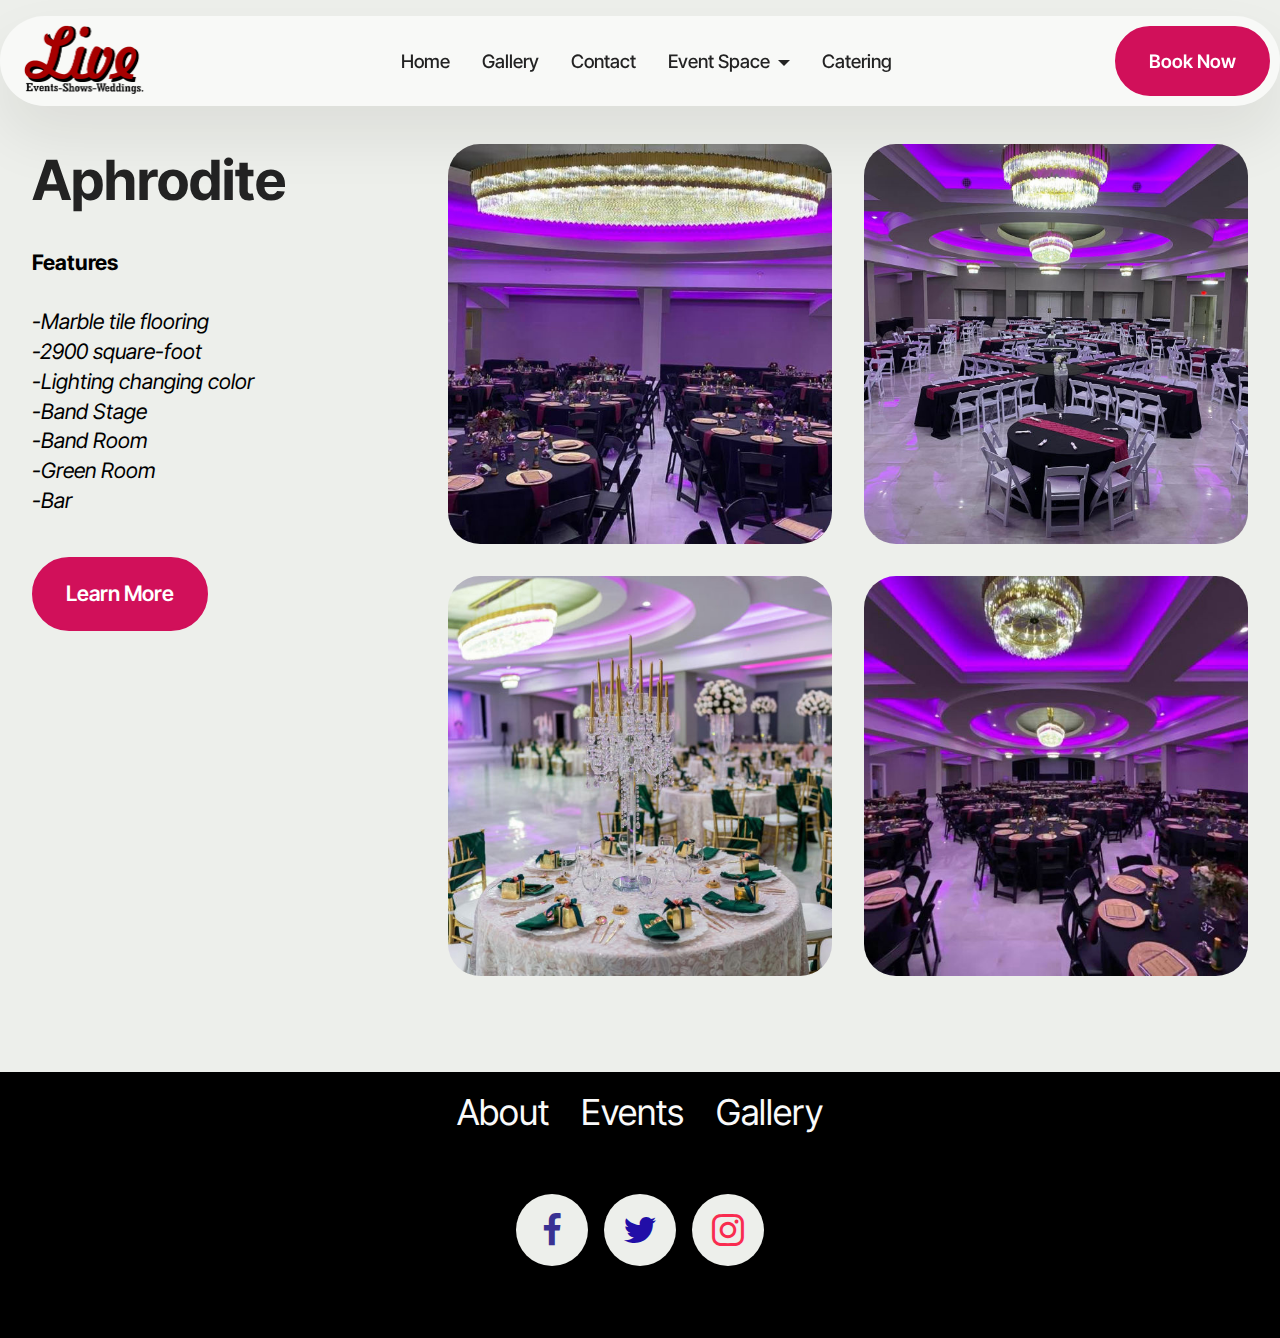
==== Aphrodite.html @ 05a77b99 "Add files via upload" ====
<!DOCTYPE html>
<html  >
<head>
  <meta charset="UTF-8">
  <meta http-equiv="X-UA-Compatible" content="IE=edge">
  <meta name="generator" content="Mobirise v5.9.17, mobirise.com">
  <meta name="viewport" content="width=device-width, initial-scale=1, minimum-scale=1">
  <link rel="shortcut icon" href="assets/images/uncle-logo2-287x160.png" type="image/x-icon">
  <meta name="description" content="Live Centre Event Space offers a stunning venue for weddings, receptions, banquets, and more. Host your next event with us!">
  
  
  <title>Aphrodite</title>
  <link rel="stylesheet" href="assets/web/assets/mobirise-icons2/mobirise2.css">
  <link rel="stylesheet" href="assets/bootstrap/css/bootstrap.min.css">
  <link rel="stylesheet" href="assets/bootstrap/css/bootstrap-grid.min.css">
  <link rel="stylesheet" href="assets/bootstrap/css/bootstrap-reboot.min.css">
  <link rel="stylesheet" href="assets/dropdown/css/style.css">
  <link rel="stylesheet" href="assets/socicon/css/styles.css">
  <link rel="stylesheet" href="assets/theme/css/style.css">
  <link rel="preload" href="https://fonts.googleapis.com/css2?family=Inter+Tight:wght@400;700&display=swap&display=swap" as="style" onload="this.onload=null;this.rel='stylesheet'">
  <noscript><link rel="stylesheet" href="https://fonts.googleapis.com/css2?family=Inter+Tight:wght@400;700&display=swap&display=swap"></noscript>
  <link rel="preload" as="style" href="assets/mobirise/css/mbr-additional.css?v=eP2h3t"><link rel="stylesheet" href="assets/mobirise/css/mbr-additional.css?v=eP2h3t" type="text/css">

  
  
  
</head>
<body>
  
  <section data-bs-version="5.1" class="menu menu2 cid-u7i1MktwUo" once="menu" id="menu02-f">
	

	<nav class="navbar navbar-dropdown navbar-fixed-top navbar-expand-lg">
		<div class="container">
			<div class="navbar-brand">
				<span class="navbar-logo">
					<a href="http://index.html">
						<img src="assets/images/uncle-logo2-287x160.png" alt="" style="height: 5rem;">
					</a>
				</span>
				
			</div>
			<button class="navbar-toggler" type="button" data-toggle="collapse" data-bs-toggle="collapse" data-target="#navbarSupportedContent" data-bs-target="#navbarSupportedContent" aria-controls="navbarNavAltMarkup" aria-expanded="false" aria-label="Toggle navigation">
				<div class="hamburger">
					<span></span>
					<span></span>
					<span></span>
					<span></span>
				</div>
			</button>
			<div class="collapse navbar-collapse" id="navbarSupportedContent">
				<ul class="navbar-nav nav-dropdown" data-app-modern-menu="true"><li class="nav-item">
						<a class="nav-link link text-black text-primary display-4" href="index.html" aria-expanded="false">Home</a>
					</li><li class="nav-item"><a class="nav-link link text-black text-primary display-4" href="index.html#gallery01-1">Gallery</a></li>
					<li class="nav-item">
						<a class="nav-link link text-black text-primary display-4" href="index.html#contacts-1-u70zuFBSXh">Contact</a>
					</li><li class="nav-item dropdown"><a class="nav-link link text-black text-primary dropdown-toggle display-4" href="index.html#contacts-1-u70zuFBSXh" data-toggle="dropdown-submenu" data-bs-toggle="dropdown" data-bs-auto-close="outside" aria-expanded="false">Event Space</a><div class="dropdown-menu" aria-labelledby="dropdown-922"><a class="text-black text-primary dropdown-item display-4" href="Athena.html">Athena</a><a class="text-black text-primary dropdown-item display-4" href="Aphrodite.html">Aphrodite</a><a class="text-black text-primary show dropdown-item display-4" href="Bridal_Goddess.html">Bridal Goddess</a></div></li><li class="nav-item"><a class="nav-link link text-black text-primary show display-4" href="catering.html">Catering</a></li></ul>
				
				<div class="navbar-buttons mbr-section-btn"><a class="btn btn-primary display-4" href="tel:134578909776">Book Now</a></div>
			</div>
		</div>
	</nav>
</section>

<section data-bs-version="5.1" class="gallery09 cid-u7i1MlD03f" id="gallery09-g">
  

  

  <div class="container">
    <div class="row justify-content-center">
      <div class="col-12 col-md-12 col-lg-4 main-text">
        <div class="">
          <h5 class="mbr-section-title mbr-fonts-style mt-0 mb-4 display-2"><strong>Aphrodite</strong></h5>
          <h6 class="mbr-section-subtitle mbr-fonts-style mt-0 mb-4 display-7"><strong>Features</strong><br><strong> </strong><br><em>-Marble tile flooring</em><br><em>-2900 square-foot</em><br><em>-Lighting changing color</em><br><em>-Band Stage</em><br><em>-Band Room</em><em><br></em><em>-Green Room</em><br><em>-Bar</em></h6>
          <div class="mbr-section-btn mt-3 main-button"><a href="index.html#contact-form-2-u70zuFBLPX" class="btn item-btn btn-primary display-7">Learn More</a></div>
        </div>
      </div>

      <div class="col-lg-8 side-features row">
        <div class="item features-image col-12 col-md-6 col-lg-6 active">
          <div class="item-wrapper">
            <div class="item-img">
              <img src="assets/images/257951922-125615269886267-4258924846968906028-n-816x612.jpg" alt="Aphrodite" title="" data-slide-to="1" data-bs-slide-to="1">
            </div>
            
          </div>
        </div>
        <div class="item features-image col-12 col-md-6 col-lg-6 active">
          <div class="item-wrapper">
            <div class="item-img">
              <img src="assets/images/274262975-148573267590467-1226065469135155566-n-816x612.jpg" alt="Aphrodite" title="" data-slide-to="2" data-bs-slide-to="2">
            </div>
            
          </div>
        </div>
        <div class="item features-image col-12 col-md-6 col-lg-6 active">
          <div class="item-wrapper">
            <div class="item-img">
              <img src="assets/images/319644285-5686098381468629-2737537975859204961-n-816x544.jpg" alt="Aphrodite" title="" data-slide-to="3" data-bs-slide-to="3">
            </div>
            
          </div>
        </div>
        <div class="item features-image col-12 col-md-6 col-lg-6 active">
          <div class="item-wrapper">
            <div class="item-img">
              <img src="assets/images/257694360-125615086552952-8278875321255397560-n-816x612.jpg" alt="Aphrodite" title="" data-slide-to="4" data-bs-slide-to="4">
            </div>
            
          </div>
        </div>
      </div>
    </div>
  </div>
</section>

<section data-bs-version="5.1" class="footer3 cid-u7i1Mmzurx" once="footers" id="footer03-h">

        

    

    <div class="container">
        <div class="row">
            <div class="row-links">
                <ul class="header-menu">
                  
                  
                  
                  
                <li class="header-menu-item mbr-fonts-style display-5">
                    <a href="index.html#about-us-5-u70zuFx595" class="text-white text-primary">About</a>
                  </li><li class="header-menu-item mbr-fonts-style display-5">
                    <a href="index.html#pricing-cards-1-u70zuFzxa2" class="text-white text-primary">Events</a>
                  </li><li class="header-menu-item mbr-fonts-style display-5">
                    <a href="index.html#gallery01-1" class="text-white text-primary">Gallery</a>
                  </li></ul>
              </div>

            <div class="col-12 mt-4">
                <div class="social-row">
                    <div class="soc-item">
                        <a href="https://www.facebook.com/profile.php?id=100075747082232">
                            <span class="mbr-iconfont display-7 socicon-facebook socicon" style="color: rgb(57, 49, 147); fill: rgb(57, 49, 147);"></span>
                        </a>
                    </div>
                    <div class="soc-item">
                        <a href="https://www.facebook.com/profile.php?id=100075747082232" target="_blank">
                            <span class="mbr-iconfont socicon-twitter socicon" style="color: rgb(33, 14, 167); fill: rgb(33, 14, 167);"></span>
                        </a>
                    </div>
                    <div class="soc-item">
                        <a href="https://www.facebook.com/profile.php?id=100075747082232" target="_blank">
                            <span class="mbr-iconfont socicon-instagram socicon" style="color: rgb(249, 44, 80); fill: rgb(249, 44, 80);"></span>
                        </a>
                    </div>
                    
                    
                </div>
            </div>
            <div class="col-12 mt-5">
                <p class="mbr-fonts-style copyright display-7"></p>
            </div>
        </div>
    </div>
</section>
<script src="assets/bootstrap/js/bootstrap.bundle.min.js"></script>  
<script src="assets/smoothscroll/smooth-scroll.js"></script>  
<script src="assets/ytplayer/index.js"></script>  
<script src="assets/dropdown/js/navbar-dropdown.js"></script>  
<script src="assets/theme/js/script.js"></script>  
  
  
</body>
</html>
---- assets/web/assets/mobirise-icons2/mobirise2.css ----
@font-face {
  font-family: 'Moririse2';
  font-display: swap;
  src:  url('mobirise2.eot?f2bix4');
  src:  url('mobirise2.eot?f2bix4#iefix') format('embedded-opentype'),
    url('mobirise2.ttf?f2bix4') format('truetype'),
    url('mobirise2.woff?f2bix4') format('woff'),
    url('mobirise2.svg?f2bix4#mobirise2') format('svg');
  font-weight: normal;
  font-style: normal;
}

[class^="mobi-"], [class*=" mobi-"] {
  /* use !important to prevent issues with browser extensions that change fonts */
  font-family: 'Moririse2' !important;
  speak: none;
  font-style: normal;
  font-weight: normal;
  font-variant: normal;
  text-transform: none;
  line-height: 1;

  /* Better Font Rendering =========== */
  -webkit-font-smoothing: antialiased;
  -moz-osx-font-smoothing: grayscale;
}

.mobi-mbri-add-submenu:before {
  content: "\e900";
}
.mobi-mbri-alert:before {
  content: "\e901";
}
.mobi-mbri-align-center:before {
  content: "\e902";
}
.mobi-mbri-align-justify:before {
  content: "\e903";
}
.mobi-mbri-align-left:before {
  content: "\e904";
}
.mobi-mbri-align-right:before {
  content: "\e905";
}
.mobi-mbri-android:before {
  content: "\e906";
}
.mobi-mbri-apple:before {
  content: "\e907";
}
.mobi-mbri-arrow-down:before {
  content: "\e908";
}
.mobi-mbri-arrow-next:before {
  content: "\e909";
}
.mobi-mbri-arrow-prev:before {
  content: "\e90a";
}
.mobi-mbri-arrow-up:before {
  content: "\e90b";
}
.mobi-mbri-bold:before {
  content: "\e90c";
}
.mobi-mbri-bookmark:before {
  content: "\e90d";
}
.mobi-mbri-bootstrap:before {
  content: "\e90e";
}
.mobi-mbri-briefcase:before {
  content: "\e90f";
}
.mobi-mbri-browse:before {
  content: "\e910";
}
.mobi-mbri-bulleted-list:before {
  content: "\e911";
}
.mobi-mbri-calendar:before {
  content: "\e912";
}
.mobi-mbri-camera:before {
  content: "\e913";
}
.mobi-mbri-cart-add:before {
  content: "\e914";
}
.mobi-mbri-cart-full:before {
  content: "\e915";
}
.mobi-mbri-cash:before {
  content: "\e916";
}
.mobi-mbri-change-style:before {
  content: "\e917";
}
.mobi-mbri-chat:before {
  content: "\e918";
}
.mobi-mbri-clock:before {
  content: "\e919";
}
.mobi-mbri-close:before {
  content: "\e91a";
}
.mobi-mbri-cloud:before {
  content: "\e91b";
}
.mobi-mbri-code:before {
  content: "\e91c";
}
.mobi-mbri-contact-form:before {
  content: "\e91d";
}
.mobi-mbri-credit-card:before {
  content: "\e91e";
}
.mobi-mbri-cursor-click:before {
  content: "\e91f";
}
.mobi-mbri-cust-feedback:before {
  content: "\e920";
}
.mobi-mbri-database:before {
  content: "\e921";
}
.mobi-mbri-delivery:before {
  content: "\e922";
}
.mobi-mbri-desktop:before {
  content: "\e923";
}
.mobi-mbri-devices:before {
  content: "\e924";
}
.mobi-mbri-down:before {
  content: "\e925";
}
.mobi-mbri-download-2:before {
  content: "\e926";
}
.mobi-mbri-download:before {
  content: "\e927";
}
.mobi-mbri-drag-n-drop-2:before {
  content: "\e928";
}
.mobi-mbri-drag-n-drop:before {
  content: "\e929";
}
.mobi-mbri-edit-2:before {
  content: "\e92a";
}
.mobi-mbri-edit:before {
  content: "\e92b";
}
.mobi-mbri-error:before {
  content: "\e92c";
}
.mobi-mbri-extension:before {
  content: "\e92d";
}
.mobi-mbri-features:before {
  content: "\e92e";
}
.mobi-mbri-file:before {
  content: "\e92f";
}
.mobi-mbri-flag:before {
  content: "\e930";
}
.mobi-mbri-folder:before {
  content: "\e931";
}
.mobi-mbri-gift:before {
  content: "\e932";
}
.mobi-mbri-github:before {
  content: "\e933";
}
.mobi-mbri-globe-2:before {
  content: "\e934";
}
.mobi-mbri-globe:before {
  content: "\e935";
}
.mobi-mbri-growing-chart:before {
  content: "\e936";
}
.mobi-mbri-hearth:before {
  content: "\e937";
}
.mobi-mbri-help:before {
  content: "\e938";
}
.mobi-mbri-home:before {
  content: "\e939";
}
.mobi-mbri-hot-cup:before {
  content: "\e93a";
}
.mobi-mbri-idea:before {
  content: "\e93b";
}
.mobi-mbri-image-gallery:before {
  content: "\e93c";
}
.mobi-mbri-image-slider:before {
  content: "\e93d";
}
.mobi-mbri-info:before {
  content: "\e93e";
}
.mobi-mbri-italic:before {
  content: "\e93f";
}
.mobi-mbri-key:before {
  content: "\e940";
}
.mobi-mbri-laptop:before {
  content: "\e941";
}
.mobi-mbri-layers:before {
  content: "\e942";
}
.mobi-mbri-left-right:before {
  content: "\e943";
}
.mobi-mbri-left:before {
  content: "\e944";
}
.mobi-mbri-letter:before {
  content: "\e945";
}
.mobi-mbri-like:before {
  content: "\e946";
}
.mobi-mbri-link:before {
  content: "\e947";
}
.mobi-mbri-lock:before {
  content: "\e948";
}
.mobi-mbri-login:before {
  content: "\e949";
}
.mobi-mbri-logout:before {
  content: "\e94a";
}
.mobi-mbri-magic-stick:before {
  content: "\e94b";
}
.mobi-mbri-map-pin:before {
  content: "\e94c";
}
.mobi-mbri-menu:before {
  content: "\e94d";
}
.mobi-mbri-mobile-2:before {
  content: "\e94e";
}
.mobi-mbri-mobile-horizontal:before {
  content: "\e94f";
}
.mobi-mbri-mobile:before {
  content: "\e950";
}
.mobi-mbri-mobirise:before {
  content: "\e951";
}
.mobi-mbri-more-horizontal:before {
  content: "\e952";
}
.mobi-mbri-more-vertical:before {
  content: "\e953";
}
.mobi-mbri-music:before {
  content: "\e954";
}
.mobi-mbri-new-file:before {
  content: "\e955";
}
.mobi-mbri-numbered-list:before {
  content: "\e956";
}
.mobi-mbri-opened-folder:before {
  content: "\e957";
}
.mobi-mbri-pages:before {
  content: "\e958";
}
.mobi-mbri-paper-plane:before {
  content: "\e959";
}
.mobi-mbri-paperclip:before {
  content: "\e95a";
}
.mobi-mbri-phone:before {
  content: "\e95b";
}
.mobi-mbri-photo:before {
  content: "\e95c";
}
.mobi-mbri-photos:before {
  content: "\e95d";
}
.mobi-mbri-pin:before {
  content: "\e95e";
}
.mobi-mbri-play:before {
  content: "\e95f";
}
.mobi-mbri-plus:before {
  content: "\e960";
}
.mobi-mbri-preview:before {
  content: "\e961";
}
.mobi-mbri-print:before {
  content: "\e962";
}
.mobi-mbri-protect:before {
  content: "\e963";
}
.mobi-mbri-question:before {
  content: "\e964";
}
.mobi-mbri-quote-left:before {
  content: "\e965";
}
.mobi-mbri-quote-right:before {
  content: "\e966";
}
.mobi-mbri-redo:before {
  content: "\e967";
}
.mobi-mbri-refresh:before {
  content: "\e968";
}
.mobi-mbri-responsive-2:before {
  content: "\e969";
}
.mobi-mbri-responsive:before {
  content: "\e96a";
}
.mobi-mbri-right:before {
  content: "\e96b";
}
.mobi-mbri-rocket:before {
  content: "\e96c";
}
.mobi-mbri-sad-face:before {
  content: "\e96d";
}
.mobi-mbri-sale:before {
  content: "\e96e";
}
.mobi-mbri-save:before {
  content: "\e96f";
}
.mobi-mbri-search:before {
  content: "\e970";
}
.mobi-mbri-setting-2:before {
  content: "\e971";
}
.mobi-mbri-setting-3:before {
  content: "\e972";
}
.mobi-mbri-setting:before {
  content: "\e973";
}
.mobi-mbri-share:before {
  content: "\e974";
}
.mobi-mbri-shopping-bag:before {
  content: "\e975";
}
.mobi-mbri-shopping-basket:before {
  content: "\e976";
}
.mobi-mbri-shopping-cart:before {
  content: "\e977";
}
.mobi-mbri-sites:before {
  content: "\e978";
}
.mobi-mbri-smile-face:before {
  content: "\e979";
}
.mobi-mbri-speed:before {
  content: "\e97a";
}
.mobi-mbri-star:before {
  content: "\e97b";
}
.mobi-mbri-success:before {
  content: "\e97c";
}
.mobi-mbri-sun:before {
  content: "\e97d";
}
.mobi-mbri-sun2:before {
  content: "\e97e";
}
.mobi-mbri-tablet-vertical:before {
  content: "\e97f";
}
.mobi-mbri-tablet:before {
  content: "\e980";
}
.mobi-mbri-target:before {
  content: "\e981";
}
.mobi-mbri-timer:before {
  content: "\e982";
}
.mobi-mbri-to-ftp:before {
  content: "\e983";
}
.mobi-mbri-to-local-drive:before {
  content: "\e984";
}
.mobi-mbri-touch-swipe:before {
  content: "\e985";
}
.mobi-mbri-touch:before {
  content: "\e986";
}
.mobi-mbri-trash:before {
  content: "\e987";
}
.mobi-mbri-underline:before {
  content: "\e988";
}
.mobi-mbri-undo:before {
  content: "\e989";
}
.mobi-mbri-unlink:before {
  content: "\e98a";
}
.mobi-mbri-unlock:before {
  content: "\e98b";
}
.mobi-mbri-up-down:before {
  content: "\e98c";
}
.mobi-mbri-up:before {
  content: "\e98d";
}
.mobi-mbri-update:before {
  content: "\e98e";
}
.mobi-mbri-upload-2:before {
  content: "\e98f";
}
.mobi-mbri-upload:before {
  content: "\e990";
}
.mobi-mbri-user-2:before {
  content: "\e991";
}
.mobi-mbri-user:before {
  content: "\e992";
}
.mobi-mbri-users:before {
  content: "\e993";
}
.mobi-mbri-video-play:before {
  content: "\e994";
}
.mobi-mbri-video:before {
  content: "\e995";
}
.mobi-mbri-watch:before {
  content: "\e996";
}
.mobi-mbri-website-theme-2:before {
  content: "\e997";
}
.mobi-mbri-website-theme:before {
  content: "\e998";
}
.mobi-mbri-wifi:before {
  content: "\e999";
}
.mobi-mbri-windows:before {
  content: "\e99a";
}
.mobi-mbri-zoom-in:before {
  content: "\e99b";
}
.mobi-mbri-zoom-out:before {
  content: "\e99c";
}
---- assets/dropdown/css/style.css ----
.navbar-dropdown {
  left: 0;
  padding: 0;
  position: absolute;
  right: 0;
  top: 0;
  transition: all 0.45s ease;
  z-index: 1030;
  background: #282828; }
  .navbar-dropdown .navbar-logo {
    margin-right: 0.8rem;
    transition: margin 0.3s ease-in-out;
    vertical-align: middle; }
    .navbar-dropdown .navbar-logo img {
      height: 3.125rem;
      transition: all 0.3s ease-in-out; }
    .navbar-dropdown .navbar-logo.mbr-iconfont {
      font-size: 3.125rem;
      line-height: 3.125rem; }
  .navbar-dropdown .navbar-caption {
    font-weight: 700;
    white-space: normal;
    vertical-align: -4px;
    line-height: 3.125rem !important; }
    .navbar-dropdown .navbar-caption, .navbar-dropdown .navbar-caption:hover {
      color: inherit;
      text-decoration: none; }
  .navbar-dropdown .mbr-iconfont + .navbar-caption {
    vertical-align: -1px; }
  .navbar-dropdown.navbar-fixed-top {
    position: fixed; }
  .navbar-dropdown .navbar-brand span {
    vertical-align: -4px; }
  .navbar-dropdown.bg-color.transparent {
    background: none; }
  .navbar-dropdown.navbar-short .navbar-brand {
    padding: 0.625rem 0; }
    .navbar-dropdown.navbar-short .navbar-brand span {
      vertical-align: -1px; }
  .navbar-dropdown.navbar-short .navbar-caption {
    line-height: 2.375rem !important;
    vertical-align: -2px; }
  .navbar-dropdown.navbar-short .navbar-logo {
    margin-right: 0.5rem; }
    .navbar-dropdown.navbar-short .navbar-logo img {
      height: 2.375rem; }
    .navbar-dropdown.navbar-short .navbar-logo.mbr-iconfont {
      font-size: 2.375rem;
      line-height: 2.375rem; }
  .navbar-dropdown.navbar-short .mbr-table-cell {
    height: 3.625rem; }
  .navbar-dropdown .navbar-close {
    left: 0.6875rem;
    position: fixed;
    top: 0.75rem;
    z-index: 1000; }
  .navbar-dropdown .hamburger-icon {
    content: "";
    display: inline-block;
    vertical-align: middle;
    width: 16px;
    -webkit-box-shadow: 0 -6px 0 1px #282828,0 0 0 1px #282828,0 6px 0 1px #282828;
    -moz-box-shadow: 0 -6px 0 1px #282828,0 0 0 1px #282828,0 6px 0 1px #282828;
    box-shadow: 0 -6px 0 1px #282828,0 0 0 1px #282828,0 6px 0 1px #282828; }

.dropdown-menu .dropdown-toggle[data-toggle="dropdown-submenu"]::after {
  border-bottom: 0.35em solid transparent;
  border-left: 0.35em solid;
  border-right: 0;
  border-top: 0.35em solid transparent;
  margin-left: 0.3rem; }

.dropdown-menu .dropdown-item:focus {
  outline: 0; }

.nav-dropdown {
  font-size: 0.75rem;
  font-weight: 500;
  height: auto !important; }
  .nav-dropdown .nav-btn {
    padding-left: 1rem; }
  .nav-dropdown .link {
    margin: .667em 1.667em;
    font-weight: 500;
    padding: 0;
    transition: color .2s ease-in-out; }
    .nav-dropdown .link.dropdown-toggle {
      margin-right: 2.583em; }
      .nav-dropdown .link.dropdown-toggle::after {
        margin-left: .25rem;
        border-top: 0.35em solid;
        border-right: 0.35em solid transparent;
        border-left: 0.35em solid transparent;
        border-bottom: 0; }
      .nav-dropdown .link.dropdown-toggle[aria-expanded="true"] {
        margin: 0;
        padding: 0.667em 3.263em  0.667em 1.667em; }
  .nav-dropdown .link::after,
  .nav-dropdown .dropdown-item::after {
    color: inherit; }
  .nav-dropdown .btn {
    font-size: 0.75rem;
    font-weight: 700;
    letter-spacing: 0;
    margin-bottom: 0;
    padding-left: 1.25rem;
    padding-right: 1.25rem; }
  .nav-dropdown .dropdown-menu {
    border-radius: 0;
    border: 0;
    left: 0;
    margin: 0;
    padding-bottom: 1.25rem;
    padding-top: 1.25rem;
    position: relative; }
  .nav-dropdown .dropdown-submenu {
    margin-left: 0.125rem;
    top: 0; }
  .nav-dropdown .dropdown-item {
    font-weight: 500;
    line-height: 2;
    padding: 0.3846em 4.615em 0.3846em 1.5385em;
    position: relative;
    transition: color .2s ease-in-out, background-color .2s ease-in-out; }
    .nav-dropdown .dropdown-item::after {
      margin-top: -0.3077em;
      position: absolute;
      right: 1.1538em;
      top: 50%; }
    .nav-dropdown .dropdown-item:focus, .nav-dropdown .dropdown-item:hover {
      background: none; }

@media (max-width: 767px) {
  .nav-dropdown.navbar-toggleable-sm {
    bottom: 0;
    display: none;
    left: 0;
    overflow-x: hidden;
    position: fixed;
    top: 0;
    transform: translateX(-100%);
    -ms-transform: translateX(-100%);
    -webkit-transform: translateX(-100%);
    width: 18.75rem;
    z-index: 999; } }
.nav-dropdown.navbar-toggleable-xl {
  bottom: 0;
  display: none;
  left: 0;
  overflow-x: hidden;
  position: fixed;
  top: 0;
  transform: translateX(-100%);
  -ms-transform: translateX(-100%);
  -webkit-transform: translateX(-100%);
  width: 18.75rem;
  z-index: 999; }

.nav-dropdown-sm {
  display: block !important;
  overflow-x: hidden;
  overflow: auto;
  padding-top: 3.875rem; }
  .nav-dropdown-sm::after {
    content: "";
    display: block;
    height: 3rem;
    width: 100%; }
  .nav-dropdown-sm.collapse.in ~ .navbar-close {
    display: block !important; }
  .nav-dropdown-sm.collapsing, .nav-dropdown-sm.collapse.in {
    transform: translateX(0);
    -ms-transform: translateX(0);
    -webkit-transform: translateX(0);
    transition: all 0.25s ease-out;
    -webkit-transition: all 0.25s ease-out;
    background: #282828; }
  .nav-dropdown-sm.collapsing[aria-expanded="false"] {
    transform: translateX(-100%);
    -ms-transform: translateX(-100%);
    -webkit-transform: translateX(-100%); }
  .nav-dropdown-sm .nav-item {
    display: block;
    margin-left: 0 !important;
    padding-left: 0; }
  .nav-dropdown-sm .link,
  .nav-dropdown-sm .dropdown-item {
    border-top: 1px dotted rgba(255, 255, 255, 0.1);
    font-size: 0.8125rem;
    line-height: 1.6;
    margin: 0 !important;
    padding: 0.875rem 2.4rem 0.875rem 1.5625rem !important;
    position: relative;
    white-space: normal; }
    .nav-dropdown-sm .link:focus, .nav-dropdown-sm .link:hover,
    .nav-dropdown-sm .dropdown-item:focus,
    .nav-dropdown-sm .dropdown-item:hover {
      background: rgba(0, 0, 0, 0.2) !important;
      color: #c0a375; }
  .nav-dropdown-sm .nav-btn {
    position: relative;
    padding: 1.5625rem 1.5625rem 0 1.5625rem; }
    .nav-dropdown-sm .nav-btn::before {
      border-top: 1px dotted rgba(255, 255, 255, 0.1);
      content: "";
      left: 0;
      position: absolute;
      top: 0;
      width: 100%; }
    .nav-dropdown-sm .nav-btn + .nav-btn {
      padding-top: 0.625rem; }
      .nav-dropdown-sm .nav-btn + .nav-btn::before {
        display: none; }
  .nav-dropdown-sm .btn {
    padding: 0.625rem 0; }
  .nav-dropdown-sm .dropdown-toggle[data-toggle="dropdown-submenu"]::after {
    margin-left: .25rem;
    border-top: 0.35em solid;
    border-right: 0.35em solid transparent;
    border-left: 0.35em solid transparent;
    border-bottom: 0; }
  .nav-dropdown-sm .dropdown-toggle[data-toggle="dropdown-submenu"][aria-expanded="true"]::after {
    border-top: 0;
    border-right: 0.35em solid transparent;
    border-left: 0.35em solid transparent;
    border-bottom: 0.35em solid; }
  .nav-dropdown-sm .dropdown-menu {
    margin: 0;
    padding: 0;
    position: relative;
    top: 0;
    left: 0;
    width: 100%;
    border: 0;
    float: none;
    border-radius: 0;
    background: none; }
  .nav-dropdown-sm .dropdown-submenu {
    left: 100%;
    margin-left: 0.125rem;
    margin-top: -1.25rem;
    top: 0; }

.navbar-toggleable-sm .nav-dropdown .dropdown-menu {
  position: absolute; }

.navbar-toggleable-sm .nav-dropdown .dropdown-submenu {
  left: 100%;
  margin-left: 0.125rem;
  margin-top: -1.25rem;
  top: 0; }

.navbar-toggleable-sm.opened .nav-dropdown .dropdown-menu {
  position: relative; }

.navbar-toggleable-sm.opened .nav-dropdown .dropdown-submenu {
  left: 0;
  margin-left: 00rem;
  margin-top: 0rem;
  top: 0; }

.is-builder .nav-dropdown.collapsing {
  transition: none !important; }
---- assets/socicon/css/styles.css ----
@charset "UTF-8";

@font-face {
  font-family: 'Socicon';
  src:  url('../fonts/socicon.eot');
  src:  url('../fonts/socicon.eot?#iefix') format('embedded-opentype'),
    url('../fonts/socicon.woff2') format('woff2'),
    url('../fonts/socicon.ttf') format('truetype'),
    url('../fonts/socicon.woff') format('woff'),
    url('../fonts/socicon.svg#socicon') format('svg');
  font-weight: normal;
  font-style: normal;
  font-display: swap;
}

[data-icon]:before {
  font-family: "socicon" !important;
  content: attr(data-icon);
  font-style: normal !important;
  font-weight: normal !important;
  font-variant: normal !important;
  text-transform: none !important;
  speak: none;
  line-height: 1;
  -webkit-font-smoothing: antialiased;
  -moz-osx-font-smoothing: grayscale;
}

[class^="socicon-"], [class*=" socicon-"] {
  /* use !important to prevent issues with browser extensions that change fonts */
  font-family: 'Socicon' !important;
  speak: none;
  font-style: normal;
  font-weight: normal;
  font-variant: normal;
  text-transform: none;
  line-height: 1;

  /* Better Font Rendering =========== */
  -webkit-font-smoothing: antialiased;
  -moz-osx-font-smoothing: grayscale;
}

.socicon-eitaa:before {
  content: "\e97c";
}
.socicon-soroush:before {
  content: "\e97d";
}
.socicon-bale:before {
  content: "\e97e";
}
.socicon-zazzle:before {
  content: "\e97b";
}
.socicon-society6:before {
  content: "\e97a";
}
.socicon-redbubble:before {
  content: "\e979";
}
.socicon-avvo:before {
  content: "\e978";
}
.socicon-stitcher:before {
  content: "\e977";
}
.socicon-googlehangouts:before {
  content: "\e974";
}
.socicon-dlive:before {
  content: "\e975";
}
.socicon-vsco:before {
  content: "\e976";
}
.socicon-flipboard:before {
  content: "\e973";
}
.socicon-ubuntu:before {
  content: "\e958";
}
.socicon-artstation:before {
  content: "\e959";
}
.socicon-invision:before {
  content: "\e95a";
}
.socicon-torial:before {
  content: "\e95b";
}
.socicon-collectorz:before {
  content: "\e95c";
}
.socicon-seenthis:before {
  content: "\e95d";
}
.socicon-googleplaymusic:before {
  content: "\e95e";
}
.socicon-debian:before {
  content: "\e95f";
}
.socicon-filmfreeway:before {
  content: "\e960";
}
.socicon-gnome:before {
  content: "\e961";
}
.socicon-itchio:before {
  content: "\e962";
}
.socicon-jamendo:before {
  content: "\e963";
}
.socicon-mix:before {
  content: "\e964";
}
.socicon-sharepoint:before {
  content: "\e965";
}
.socicon-tinder:before {
  content: "\e966";
}
.socicon-windguru:before {
  content: "\e967";
}
.socicon-cdbaby:before {
  content: "\e968";
}
.socicon-elementaryos:before {
  content: "\e969";
}
.socicon-stage32:before {
  content: "\e96a";
}
.socicon-tiktok:before {
  content: "\e96b";
}
.socicon-gitter:before {
  content: "\e96c";
}
.socicon-letterboxd:before {
  content: "\e96d";
}
.socicon-threema:before {
  content: "\e96e";
}
.socicon-splice:before {
  content: "\e96f";
}
.socicon-metapop:before {
  content: "\e970";
}
.socicon-naver:before {
  content: "\e971";
}
.socicon-remote:before {
  content: "\e972";
}
.socicon-internet:before {
  content: "\e957";
}
.socicon-moddb:before {
  content: "\e94b";
}
.socicon-indiedb:before {
  content: "\e94c";
}
.socicon-traxsource:before {
  content: "\e94d";
}
.socicon-gamefor:before {
  content: "\e94e";
}
.socicon-pixiv:before {
  content: "\e94f";
}
.socicon-myanimelist:before {
  content: "\e950";
}
.socicon-blackberry:before {
  content: "\e951";
}
.socicon-wickr:before {
  content: "\e952";
}
.socicon-spip:before {
  content: "\e953";
}
.socicon-napster:before {
  content: "\e954";
}
.socicon-beatport:before {
  content: "\e955";
}
.socicon-hackerone:before {
  content: "\e956";
}
.socicon-hackernews:before {
  content: "\e946";
}
.socicon-smashwords:before {
  content: "\e947";
}
.socicon-kobo:before {
  content: "\e948";
}
.socicon-bookbub:before {
  content: "\e949";
}
.socicon-mailru:before {
  content: "\e94a";
}
.socicon-gitlab:before {
  content: "\e945";
}
.socicon-instructables:before {
  content: "\e944";
}
.socicon-portfolio:before {
  content: "\e943";
}
.socicon-codered:before {
  content: "\e940";
}
.socicon-origin:before {
  content: "\e941";
}
.socicon-nextdoor:before {
  content: "\e942";
}
.socicon-udemy:before {
  content: "\e93f";
}
.socicon-livemaster:before {
  content: "\e93e";
}
.socicon-crunchbase:before {
  content: "\e93b";
}
.socicon-homefy:before {
  content: "\e93c";
}
.socicon-calendly:before {
  content: "\e93d";
}
.socicon-realtor:before {
  content: "\e90f";
}
.socicon-tidal:before {
  content: "\e910";
}
.socicon-qobuz:before {
  content: "\e911";
}
.socicon-natgeo:before {
  content: "\e912";
}
.socicon-mastodon:before {
  content: "\e913";
}
.socicon-unsplash:before {
  content: "\e914";
}
.socicon-homeadvisor:before {
  content: "\e915";
}
.socicon-angieslist:before {
  content: "\e916";
}
.socicon-codepen:before {
  content: "\e917";
}
.socicon-slack:before {
  content: "\e918";
}
.socicon-openaigym:before {
  content: "\e919";
}
.socicon-logmein:before {
  content: "\e91a";
}
.socicon-fiverr:before {
  content: "\e91b";
}
.socicon-gotomeeting:before {
  content: "\e91c";
}
.socicon-aliexpress:before {
  content: "\e91d";
}
.socicon-guru:before {
  content: "\e91e";
}
.socicon-appstore:before {
  content: "\e91f";
}
.socicon-homes:before {
  content: "\e920";
}
.socicon-zoom:before {
  content: "\e921";
}
.socicon-alibaba:before {
  content: "\e922";
}
.socicon-craigslist:before {
  content: "\e923";
}
.socicon-wix:before {
  content: "\e924";
}
.socicon-redfin:before {
  content: "\e925";
}
.socicon-googlecalendar:before {
  content: "\e926";
}
.socicon-shopify:before {
  content: "\e927";
}
.socicon-freelancer:before {
  content: "\e928";
}
.socicon-seedrs:before {
  content: "\e929";
}
.socicon-bing:before {
  content: "\e92a";
}
.socicon-doodle:before {
  content: "\e92b";
}
.socicon-bonanza:before {
  content: "\e92c";
}
.socicon-squarespace:before {
  content: "\e92d";
}
.socicon-toptal:before {
  content: "\e92e";
}
.socicon-gust:before {
  content: "\e92f";
}
.socicon-ask:before {
  content: "\e930";
}
.socicon-trulia:before {
  content: "\e931";
}
.socicon-loomly:before {
  content: "\e932";
}
.socicon-ghost:before {
  content: "\e933";
}
.socicon-upwork:before {
  content: "\e934";
}
.socicon-fundable:before {
  content: "\e935";
}
.socicon-booking:before {
  content: "\e936";
}
.socicon-googlemaps:before {
  content: "\e937";
}
.socicon-zillow:before {
  content: "\e938";
}
.socicon-niconico:before {
  content: "\e939";
}
.socicon-toneden:before {
  content: "\e93a";
}
.socicon-augment:before {
  content: "\e908";
}
.socicon-bitbucket:before {
  content: "\e909";
}
.socicon-fyuse:before {
  content: "\e90a";
}
.socicon-yt-gaming:before {
  content: "\e90b";
}
.socicon-sketchfab:before {
  content: "\e90c";
}
.socicon-mobcrush:before {
  content: "\e90d";
}
.socicon-microsoft:before {
  content: "\e90e";
}
.socicon-pandora:before {
  content: "\e907";
}
.socicon-messenger:before {
  content: "\e906";
}
.socicon-gamewisp:before {
  content: "\e905";
}
.socicon-bloglovin:before {
  content: "\e904";
}
.socicon-tunein:before {
  content: "\e903";
}
.socicon-gamejolt:before {
  content: "\e901";
}
.socicon-trello:before {
  content: "\e902";
}
.socicon-spreadshirt:before {
  content: "\e900";
}
.socicon-500px:before {
  content: "\e000";
}
.socicon-8tracks:before {
  content: "\e001";
}
.socicon-airbnb:before {
  content: "\e002";
}
.socicon-alliance:before {
  content: "\e003";
}
.socicon-amazon:before {
  content: "\e004";
}
.socicon-amplement:before {
  content: "\e005";
}
.socicon-android:before {
  content: "\e006";
}
.socicon-angellist:before {
  content: "\e007";
}
.socicon-apple:before {
  content: "\e008";
}
.socicon-appnet:before {
  content: "\e009";
}
.socicon-baidu:before {
  content: "\e00a";
}
.socicon-bandcamp:before {
  content: "\e00b";
}
.socicon-battlenet:before {
  content: "\e00c";
}
.socicon-mixer:before {
  content: "\e00d";
}
.socicon-bebee:before {
  content: "\e00e";
}
.socicon-bebo:before {
  content: "\e00f";
}
.socicon-behance:before {
  content: "\e010";
}
.socicon-blizzard:before {
  content: "\e011";
}
.socicon-blogger:before {
  content: "\e012";
}
.socicon-buffer:before {
  content: "\e013";
}
.socicon-chrome:before {
  content: "\e014";
}
.socicon-coderwall:before {
  content: "\e015";
}
.socicon-curse:before {
  content: "\e016";
}
.socicon-dailymotion:before {
  content: "\e017";
}
.socicon-deezer:before {
  content: "\e018";
}
.socicon-delicious:before {
  content: "\e019";
}
.socicon-deviantart:before {
  content: "\e01a";
}
.socicon-diablo:before {
  content: "\e01b";
}
.socicon-digg:before {
  content: "\e01c";
}
.socicon-discord:before {
  content: "\e01d";
}
.socicon-disqus:before {
  content: "\e01e";
}
.socicon-douban:before {
  content: "\e01f";
}
.socicon-draugiem:before {
  content: "\e020";
}
.socicon-dribbble:before {
  content: "\e021";
}
.socicon-drupal:before {
  content: "\e022";
}
.socicon-ebay:before {
  content: "\e023";
}
.socicon-ello:before {
  content: "\e024";
}
.socicon-endomodo:before {
  content: "\e025";
}
.socicon-envato:before {
  content: "\e026";
}
.socicon-etsy:before {
  content: "\e027";
}
.socicon-facebook:before {
  content: "\e028";
}
.socicon-feedburner:before {
  content: "\e029";
}
.socicon-filmweb:before {
  content: "\e02a";
}
.socicon-firefox:before {
  content: "\e02b";
}
.socicon-flattr:before {
  content: "\e02c";
}
.socicon-flickr:before {
  content: "\e02d";
}
.socicon-formulr:before {
  content: "\e02e";
}
.socicon-forrst:before {
  content: "\e02f";
}
.socicon-foursquare:before {
  content: "\e030";
}
.socicon-friendfeed:before {
  content: "\e031";
}
.socicon-github:before {
  content: "\e032";
}
.socicon-goodreads:before {
  content: "\e033";
}
.socicon-google:before {
  content: "\e034";
}
.socicon-googlescholar:before {
  content: "\e035";
}
.socicon-googlegroups:before {
  content: "\e036";
}
.socicon-googlephotos:before {
  content: "\e037";
}
.socicon-googleplus:before {
  content: "\e038";
}
.socicon-grooveshark:before {
  content: "\e039";
}
.socicon-hackerrank:before {
  content: "\e03a";
}
.socicon-hearthstone:before {
  content: "\e03b";
}
.socicon-hellocoton:before {
  content: "\e03c";
}
.socicon-heroes:before {
  content: "\e03d";
}
.socicon-smashcast:before {
  content: "\e03e";
}
.socicon-horde:before {
  content: "\e03f";
}
.socicon-houzz:before {
  content: "\e040";
}
.socicon-icq:before {
  content: "\e041";
}
.socicon-identica:before {
  content: "\e042";
}
.socicon-imdb:before {
  content: "\e043";
}
.socicon-instagram:before {
  content: "\e044";
}
.socicon-issuu:before {
  content: "\e045";
}
.socicon-istock:before {
  content: "\e046";
}
.socicon-itunes:before {
  content: "\e047";
}
.socicon-keybase:before {
  content: "\e048";
}
.socicon-lanyrd:before {
  content: "\e049";
}
.socicon-lastfm:before {
  content: "\e04a";
}
.socicon-line:before {
  content: "\e04b";
}
.socicon-linkedin:before {
  content: "\e04c";
}
.socicon-livejournal:before {
  content: "\e04d";
}
.socicon-lyft:before {
  content: "\e04e";
}
.socicon-macos:before {
  content: "\e04f";
}
.socicon-mail:before {
  content: "\e050";
}
.socicon-medium:before {
  content: "\e051";
}
.socicon-meetup:before {
  content: "\e052";
}
.socicon-mixcloud:before {
  content: "\e053";
}
.socicon-modelmayhem:before {
  content: "\e054";
}
.socicon-mumble:before {
  content: "\e055";
}
.socicon-myspace:before {
  content: "\e056";
}
.socicon-newsvine:before {
  content: "\e057";
}
.socicon-nintendo:before {
  content: "\e058";
}
.socicon-npm:before {
  content: "\e059";
}
.socicon-odnoklassniki:before {
  content: "\e05a";
}
.socicon-openid:before {
  content: "\e05b";
}
.socicon-opera:before {
  content: "\e05c";
}
.socicon-outlook:before {
  content: "\e05d";
}
.socicon-overwatch:before {
  content: "\e05e";
}
.socicon-patreon:before {
  content: "\e05f";
}
.socicon-paypal:before {
  content: "\e060";
}
.socicon-periscope:before {
  content: "\e061";
}
.socicon-persona:before {
  content: "\e062";
}
.socicon-pinterest:before {
  content: "\e063";
}
.socicon-play:before {
  content: "\e064";
}
.socicon-player:before {
  content: "\e065";
}
.socicon-playstation:before {
  content: "\e066";
}
.socicon-pocket:before {
  content: "\e067";
}
.socicon-qq:before {
  content: "\e068";
}
.socicon-quora:before {
  content: "\e069";
}
.socicon-raidcall:before {
  content: "\e06a";
}
.socicon-ravelry:before {
  content: "\e06b";
}
.socicon-reddit:before {
  content: "\e06c";
}
.socicon-renren:before {
  content: "\e06d";
}
.socicon-researchgate:before {
  content: "\e06e";
}
.socicon-residentadvisor:before {
  content: "\e06f";
}
.socicon-reverbnation:before {
  content: "\e070";
}
.socicon-rss:before {
  content: "\e071";
}
.socicon-sharethis:before {
  content: "\e072";
}
.socicon-skype:before {
  content: "\e073";
}
.socicon-slideshare:before {
  content: "\e074";
}
.socicon-smugmug:before {
  content: "\e075";
}
.socicon-snapchat:before {
  content: "\e076";
}
.socicon-songkick:before {
  content: "\e077";
}
.socicon-soundcloud:before {
  content: "\e078";
}
.socicon-spotify:before {
  content: "\e079";
}
.socicon-stackexchange:before {
  content: "\e07a";
}
.socicon-stackoverflow:before {
  content: "\e07b";
}
.socicon-starcraft:before {
  content: "\e07c";
}
.socicon-stayfriends:before {
  content: "\e07d";
}
.socicon-steam:before {
  content: "\e07e";
}
.socicon-storehouse:before {
  content: "\e07f";
}
.socicon-strava:before {
  content: "\e080";
}
.socicon-streamjar:before {
  content: "\e081";
}
.socicon-stumbleupon:before {
  content: "\e082";
}
.socicon-swarm:before {
  content: "\e083";
}
.socicon-teamspeak:before {
  content: "\e084";
}
.socicon-teamviewer:before {
  content: "\e085";
}
.socicon-technorati:before {
  content: "\e086";
}
.socicon-telegram:before {
  content: "\e087";
}
.socicon-tripadvisor:before {
  content: "\e088";
}
.socicon-tripit:before {
  content: "\e089";
}
.socicon-triplej:before {
  content: "\e08a";
}
.socicon-tumblr:before {
  content: "\e08b";
}
.socicon-twitch:before {
  content: "\e08c";
}
.socicon-twitter:before {
  content: "\e08d";
}
.socicon-uber:before {
  content: "\e08e";
}
.socicon-ventrilo:before {
  content: "\e08f";
}
.socicon-viadeo:before {
  content: "\e090";
}
.socicon-viber:before {
  content: "\e091";
}
.socicon-viewbug:before {
  content: "\e092";
}
.socicon-vimeo:before {
  content: "\e093";
}
.socicon-vine:before {
  content: "\e094";
}
.socicon-vkontakte:before {
  content: "\e095";
}
.socicon-warcraft:before {
  content: "\e096";
}
.socicon-wechat:before {
  content: "\e097";
}
.socicon-weibo:before {
  content: "\e098";
}
.socicon-whatsapp:before {
  content: "\e099";
}
.socicon-wikipedia:before {
  content: "\e09a";
}
.socicon-windows:before {
  content: "\e09b";
}
.socicon-wordpress:before {
  content: "\e09c";
}
.socicon-wykop:before {
  content: "\e09d";
}
.socicon-xbox:before {
  content: "\e09e";
}
.socicon-xing:before {
  content: "\e09f";
}
.socicon-yahoo:before {
  content: "\e0a0";
}
.socicon-yammer:before {
  content: "\e0a1";
}
.socicon-yandex:before {
  content: "\e0a2";
}
.socicon-yelp:before {
  content: "\e0a3";
}
.socicon-younow:before {
  content: "\e0a4";
}
.socicon-youtube:before {
  content: "\e0a5";
}
.socicon-zapier:before {
  content: "\e0a6";
}
.socicon-zerply:before {
  content: "\e0a7";
}
.socicon-zomato:before {
  content: "\e0a8";
}
.socicon-zynga:before {
  content: "\e0a9";
}
---- assets/theme/css/style.css ----
@charset "UTF-8";
section {
  background-color: #ffffff;
}

body {
  font-style: normal;
  line-height: 1.5;
  font-weight: 400;
  color: #232323;
  position: relative;
}

button {
  background-color: transparent;
  border-color: transparent;
}

.embla__button,
.carousel-control {
  background-color: #edefea !important;
  opacity: 0.8 !important;
  color: #464845 !important;
  border-color: #edefea !important;
}

.carousel .close,
.modalWindow .close {
  background-color: #edefea !important;
  color: #464845 !important;
  border-color: #edefea !important;
  opacity: 0.8 !important;
}

.carousel .close:hover,
.modalWindow .close:hover {
  opacity: 1 !important;
}

.carousel-indicators li {
  background-color: #edefea !important;
  border: 2px solid #464845 !important;
}

.carousel-indicators li:hover,
.carousel-indicators li:active {
  opacity: 0.8 !important;
}

.embla__button:hover,
.carousel-control:hover {
  background-color: #edefea !important;
  opacity: 1 !important;
}

.modalWindow-video-container {
  height: 80%;
}

section,
.container,
.container-fluid {
  position: relative;
  word-wrap: break-word;
}

a.mbr-iconfont:hover {
  text-decoration: none;
}

.article .lead p,
.article .lead ul,
.article .lead ol,
.article .lead pre,
.article .lead blockquote {
  margin-bottom: 0;
}

a {
  font-style: normal;
  font-weight: 400;
  cursor: pointer;
}
a, a:hover {
  text-decoration: none;
}

.mbr-section-title {
  font-style: normal;
  line-height: 1.3;
}

.mbr-section-subtitle {
  line-height: 1.3;
}

.mbr-text {
  font-style: normal;
  line-height: 1.7;
}

h1,
h2,
h3,
h4,
h5,
h6,
.display-1,
.display-2,
.display-4,
.display-5,
.display-7,
span,
p,
a {
  line-height: 1;
  word-break: break-word;
  word-wrap: break-word;
  font-weight: 400;
}

b,
strong {
  font-weight: bold;
}

input:-webkit-autofill, input:-webkit-autofill:hover, input:-webkit-autofill:focus, input:-webkit-autofill:active {
  transition-delay: 9999s;
  -webkit-transition-property: background-color, color;
  transition-property: background-color, color;
}

textarea[type=hidden] {
  display: none;
}

section {
  background-position: 50% 50%;
  background-repeat: no-repeat;
  background-size: cover;
}
section .mbr-background-video,
section .mbr-background-video-preview {
  position: absolute;
  bottom: 0;
  left: 0;
  right: 0;
  top: 0;
}

.hidden {
  visibility: hidden;
}

.mbr-z-index20 {
  z-index: 20;
}

/*! Base colors */
.mbr-white {
  color: #ffffff;
}

.mbr-black {
  color: #111111;
}

.mbr-bg-white {
  background-color: #ffffff;
}

.mbr-bg-black {
  background-color: #000000;
}

/*! Text-aligns */
.align-left {
  text-align: left;
}

.align-center {
  text-align: center;
}

.align-right {
  text-align: right;
}

/*! Font-weight  */
.mbr-light {
  font-weight: 300;
}

.mbr-regular {
  font-weight: 400;
}

.mbr-semibold {
  font-weight: 500;
}

.mbr-bold {
  font-weight: 700;
}

/*! Media  */
.media-content {
  flex-basis: 100%;
}

.media-container-row {
  display: flex;
  flex-direction: row;
  flex-wrap: wrap;
  justify-content: center;
  align-content: center;
  align-items: start;
}
.media-container-row .media-size-item {
  width: 400px;
}

.media-container-column {
  display: flex;
  flex-direction: column;
  flex-wrap: wrap;
  justify-content: center;
  align-content: center;
  align-items: stretch;
}
.media-container-column > * {
  width: 100%;
}

@media (min-width: 992px) {
  .media-container-row {
    flex-wrap: nowrap;
  }
}
figure {
  margin-bottom: 0;
  overflow: hidden;
}

figure[mbr-media-size] {
  transition: width 0.1s;
}

img,
iframe {
  display: block;
  width: 100%;
}

.card {
  background-color: transparent;
  border: none;
}

.card-box {
  width: 100%;
}

.card-img {
  text-align: center;
  flex-shrink: 0;
  -webkit-flex-shrink: 0;
}

.media {
  max-width: 100%;
  margin: 0 auto;
}

.mbr-figure {
  align-self: center;
}

.media-container > div {
  max-width: 100%;
}

.mbr-figure img,
.card-img img {
  width: 100%;
}

@media (max-width: 991px) {
  .media-size-item {
    width: auto !important;
  }
  .media {
    width: auto;
  }
  .mbr-figure {
    width: 100% !important;
  }
}
/*! Buttons */
.mbr-section-btn {
  margin-left: -0.6rem;
  margin-right: -0.6rem;
  font-size: 0;
}

.btn {
  font-weight: 600;
  border-width: 1px;
  font-style: normal;
  margin: 0.6rem 0.6rem;
  white-space: normal;
  transition: all 0.2s ease-in-out;
  display: inline-flex;
  align-items: center;
  justify-content: center;
  word-break: break-word;
}

.btn-sm {
  font-weight: 600;
  letter-spacing: 0px;
  transition: all 0.3s ease-in-out;
}

.btn-md {
  font-weight: 600;
  letter-spacing: 0px;
  transition: all 0.3s ease-in-out;
}

.btn-lg {
  font-weight: 600;
  letter-spacing: 0px;
  transition: all 0.3s ease-in-out;
}

.btn-form {
  margin: 0;
}
.btn-form:hover {
  cursor: pointer;
}

nav .mbr-section-btn {
  margin-left: 0rem;
  margin-right: 0rem;
}

/*! Btn icon margin */
.btn .mbr-iconfont,
.btn.btn-sm .mbr-iconfont {
  order: 1;
  cursor: pointer;
  margin-left: 0.5rem;
  vertical-align: sub;
}

.btn.btn-md .mbr-iconfont,
.btn.btn-md .mbr-iconfont {
  margin-left: 0.8rem;
}

.mbr-regular {
  font-weight: 400;
}

.mbr-semibold {
  font-weight: 500;
}

.mbr-bold {
  font-weight: 700;
}

[type=submit] {
  -webkit-appearance: none;
}

/*! Full-screen */
.mbr-fullscreen .mbr-overlay {
  min-height: 100vh;
}

.mbr-fullscreen {
  display: flex;
  display: -moz-flex;
  display: -ms-flex;
  display: -o-flex;
  align-items: center;
  min-height: 100vh;
  padding-top: 3rem;
  padding-bottom: 3rem;
}

/*! Map */
.map {
  height: 25rem;
  position: relative;
}
.map iframe {
  width: 100%;
  height: 100%;
}

/*! Scroll to top arrow */
.mbr-arrow-up {
  bottom: 25px;
  right: 90px;
  position: fixed;
  text-align: right;
  z-index: 5000;
  color: #ffffff;
  font-size: 22px;
}

.mbr-arrow-up a {
  background: rgba(0, 0, 0, 0.2);
  border-radius: 50%;
  color: #fff;
  display: inline-block;
  height: 60px;
  width: 60px;
  border: 2px solid #fff;
  outline-style: none !important;
  position: relative;
  text-decoration: none;
  transition: all 0.3s ease-in-out;
  cursor: pointer;
  text-align: center;
}
.mbr-arrow-up a:hover {
  background-color: rgba(0, 0, 0, 0.4);
}
.mbr-arrow-up a i {
  line-height: 60px;
}

.mbr-arrow-up-icon {
  display: block;
  color: #fff;
}

.mbr-arrow-up-icon::before {
  content: "›";
  display: inline-block;
  font-family: serif;
  font-size: 22px;
  line-height: 1;
  font-style: normal;
  position: relative;
  top: 6px;
  left: -4px;
  transform: rotate(-90deg);
}

/*! Arrow Down */
.mbr-arrow {
  position: absolute;
  bottom: 45px;
  left: 50%;
  width: 60px;
  height: 60px;
  cursor: pointer;
  background-color: rgba(80, 80, 80, 0.5);
  border-radius: 50%;
  transform: translateX(-50%);
}
@media (max-width: 767px) {
  .mbr-arrow {
    display: none;
  }
}
.mbr-arrow > a {
  display: inline-block;
  text-decoration: none;
  outline-style: none;
  animation: arrowdown 1.7s ease-in-out infinite;
  color: #ffffff;
}
.mbr-arrow > a > i {
  position: absolute;
  top: -2px;
  left: 15px;
  font-size: 2rem;
}

#scrollToTop a i::before {
  content: "";
  position: absolute;
  display: block;
  border-bottom: 2.5px solid #fff;
  border-left: 2.5px solid #fff;
  width: 27.8%;
  height: 27.8%;
  left: 50%;
  top: 51%;
  transform: translateY(-30%) translateX(-50%) rotate(135deg);
}

@keyframes arrowdown {
  0% {
    transform: translateY(0px);
  }
  50% {
    transform: translateY(-5px);
  }
  100% {
    transform: translateY(0px);
  }
}
@media (max-width: 500px) {
  .mbr-arrow-up {
    left: 0;
    right: 0;
    text-align: center;
  }
}
/*Gradients animation*/
@keyframes gradient-animation {
  from {
    background-position: 0% 100%;
    animation-timing-function: ease-in-out;
  }
  to {
    background-position: 100% 0%;
    animation-timing-function: ease-in-out;
  }
}
.bg-gradient {
  background-size: 200% 200%;
  animation: gradient-animation 5s infinite alternate;
  -webkit-animation: gradient-animation 5s infinite alternate;
}

.menu .navbar-brand {
  display: -webkit-flex;
}
.menu .navbar-brand span {
  display: flex;
  display: -webkit-flex;
}
.menu .navbar-brand .navbar-caption-wrap {
  display: -webkit-flex;
}
.menu .navbar-brand .navbar-logo img {
  display: -webkit-flex;
  width: auto;
}
@media (min-width: 768px) and (max-width: 991px) {
  .menu .navbar-toggleable-sm .navbar-nav {
    display: -ms-flexbox;
  }
}
@media (max-width: 991px) {
  .menu .navbar-collapse {
    max-height: 93.5vh;
  }
  .menu .navbar-collapse.show {
    overflow: auto;
  }
}
@media (min-width: 992px) {
  .menu .navbar-nav.nav-dropdown {
    display: -webkit-flex;
  }
  .menu .navbar-toggleable-sm .navbar-collapse {
    display: -webkit-flex !important;
  }
  .menu .collapsed .navbar-collapse {
    max-height: 93.5vh;
  }
  .menu .collapsed .navbar-collapse.show {
    overflow: auto;
  }
}
@media (max-width: 767px) {
  .menu .navbar-collapse {
    max-height: 80vh;
  }
}

.nav-link .mbr-iconfont {
  margin-right: 0.5rem;
}

.navbar {
  display: -webkit-flex;
  -webkit-flex-wrap: wrap;
  -webkit-align-items: center;
  -webkit-justify-content: space-between;
}

.navbar-collapse {
  -webkit-flex-basis: 100%;
  -webkit-flex-grow: 1;
  -webkit-align-items: center;
}

.nav-dropdown .link {
  padding: 0.667em 1.667em !important;
  margin: 0 !important;
}

.nav {
  display: -webkit-flex;
  -webkit-flex-wrap: wrap;
}

.row {
  display: -webkit-flex;
  -webkit-flex-wrap: wrap;
}

.justify-content-center {
  -webkit-justify-content: center;
}

.form-inline {
  display: -webkit-flex;
}

.card-wrapper {
  -webkit-flex: 1;
}

.carousel-control {
  z-index: 10;
  display: -webkit-flex;
}

.carousel-controls {
  display: -webkit-flex;
}

.media {
  display: -webkit-flex;
}

.form-group:focus {
  outline: none;
}

.jq-selectbox__select {
  padding: 7px 0;
  position: relative;
}

.jq-selectbox__dropdown {
  overflow: hidden;
  border-radius: 10px;
  position: absolute;
  top: 100%;
  left: 0 !important;
  width: 100% !important;
}

.jq-selectbox__trigger-arrow {
  right: 0;
  transform: translateY(-50%);
}

.jq-selectbox li {
  padding: 1.07em 0.5em;
}

input[type=range] {
  padding-left: 0 !important;
  padding-right: 0 !important;
}

.modal-dialog,
.modal-content {
  height: 100%;
}

.modal-dialog .carousel-inner {
  height: calc(100vh - 1.75rem);
}
@media (max-width: 575px) {
  .modal-dialog .carousel-inner {
    height: calc(100vh - 1rem);
  }
}

.carousel-item {
  text-align: center;
}

.carousel-item img {
  margin: auto;
}

.navbar-toggler {
  align-self: flex-start;
  padding: 0.25rem 0.75rem;
  font-size: 1.25rem;
  line-height: 1;
  background: transparent;
  border: 1px solid transparent;
  border-radius: 0.25rem;
}

.navbar-toggler:focus,
.navbar-toggler:hover {
  text-decoration: none;
  box-shadow: none;
}

.navbar-toggler-icon {
  display: inline-block;
  width: 1.5em;
  height: 1.5em;
  vertical-align: middle;
  content: "";
  background: no-repeat center center;
  background-size: 100% 100%;
}

.navbar-toggler-left {
  position: absolute;
  left: 1rem;
}

.navbar-toggler-right {
  position: absolute;
  right: 1rem;
}

.card-img {
  width: auto;
}

.menu .navbar.collapsed:not(.beta-menu) {
  flex-direction: column;
}

.carousel-item.active,
.carousel-item-next,
.carousel-item-prev {
  display: flex;
}

.note-air-layout .dropup .dropdown-menu,
.note-air-layout .navbar-fixed-bottom .dropdown .dropdown-menu {
  bottom: initial !important;
}

html,
body {
  height: auto;
  min-height: 100vh;
}

.dropup .dropdown-toggle::after {
  display: none;
}

.form-asterisk {
  font-family: initial;
  position: absolute;
  top: -2px;
  font-weight: normal;
}

.form-control-label {
  position: relative;
  cursor: pointer;
  margin-bottom: 0.357em;
  padding: 0;
}

.alert {
  color: #ffffff;
  border-radius: 0;
  border: 0;
  font-size: 1.1rem;
  line-height: 1.5;
  margin-bottom: 1.875rem;
  padding: 1.25rem;
  position: relative;
  text-align: center;
}
.alert.alert-form::after {
  background-color: inherit;
  bottom: -7px;
  content: "";
  display: block;
  height: 14px;
  left: 50%;
  margin-left: -7px;
  position: absolute;
  transform: rotate(45deg);
  width: 14px;
}

.form-control {
  background-color: #ffffff;
  background-clip: border-box;
  color: #232323;
  line-height: 1rem !important;
  height: auto;
  padding: 1.2rem 2rem;
  transition: border-color 0.25s ease 0s;
  border: 1px solid transparent !important;
  border-radius: 4px;
  box-shadow: rgba(0, 0, 0, 0.07) 0px 1px 1px 0px, rgba(0, 0, 0, 0.07) 0px 1px 3px 0px, rgba(0, 0, 0, 0.03) 0px 0px 0px 1px;
}
.form-active .form-control:invalid {
  border-color: red;
}

.row > * {
  padding-right: 1rem;
  padding-left: 1rem;
}

form .row {
  margin-left: -0.6rem;
  margin-right: -0.6rem;
}
form .row [class*=col] {
  padding-left: 0.6rem;
  padding-right: 0.6rem;
}

form .mbr-section-btn {
  padding-left: 0.6rem;
  padding-right: 0.6rem;
}

form .form-check-input {
  margin-top: 0.5;
}

textarea.form-control {
  line-height: 1.5rem !important;
}

.form-group {
  margin-bottom: 1.2rem;
}

.form-control,
form .btn {
  min-height: 48px;
}

.gdpr-block label span.textGDPR input[name=gdpr] {
  top: 7px;
}

.form-control:focus {
  box-shadow: none;
}

:focus {
  outline: none;
}

.mbr-overlay {
  background-color: #000;
  bottom: 0;
  left: 0;
  opacity: 0.5;
  position: absolute;
  right: 0;
  top: 0;
  z-index: 0;
  pointer-events: none;
}

blockquote {
  font-style: italic;
  padding: 3rem;
  font-size: 1.09rem;
  position: relative;
  border-left: 3px solid;
}

ul,
ol,
pre,
blockquote {
  margin-bottom: 2.3125rem;
}

.mt-4 {
  margin-top: 2rem !important;
}

.mb-4 {
  margin-bottom: 2rem !important;
}

.container,
.container-fluid {
  padding-left: 16px;
  padding-right: 16px;
}

.row {
  margin-left: -16px;
  margin-right: -16px;
}
.row > [class*=col] {
  padding-left: 16px;
  padding-right: 16px;
}

@media (min-width: 992px) {
  .container-fluid {
    padding-left: 32px;
    padding-right: 32px;
  }
}
@media (max-width: 991px) {
  .mbr-container {
    padding-left: 16px;
    padding-right: 16px;
  }
}
.app-video-wrapper > img {
  opacity: 1;
}

.app-video-wrapper {
  background: transparent;
}

.item {
  position: relative;
}

.dropdown-menu .dropdown-menu {
  left: 100%;
}

.dropdown-item + .dropdown-menu {
  display: none;
}

.dropdown-item:hover + .dropdown-menu,
.dropdown-menu:hover {
  display: block;
}

@media (min-aspect-ratio: 16/9) {
  .mbr-video-foreground {
    height: 300% !important;
    top: -100% !important;
  }
}
@media (max-aspect-ratio: 16/9) {
  .mbr-video-foreground {
    width: 300% !important;
    left: -100% !important;
  }
}.engine {
	position: absolute;
	text-indent: -2400px;
	text-align: center;
	padding: 0;
	top: 0;
	left: -2400px;
}
---- assets/mobirise/css/mbr-additional.css ----
.btn {
  border-width: 2px;
}
img,
.card-wrap,
.card-wrapper,
.video-wrapper,
.mbr-figure iframe,
.google-map iframe,
.slide-content,
.plan,
.card,
.item-wrapper {
  border-radius: 2rem !important;
}
.video-wrapper {
  overflow: hidden;
}
body {
  background-color: #ede8f6;
}
body {
  font-family: Inter Tight;
}
.display-1 {
  font-family: 'Inter Tight', sans-serif;
  font-size: 5rem;
  line-height: 1;
}
.display-1 > .mbr-iconfont {
  font-size: 6.25rem;
}
.display-2 {
  font-family: 'Inter Tight', sans-serif;
  font-size: 4rem;
  line-height: 1;
}
.display-2 > .mbr-iconfont {
  font-size: 5rem;
}
.display-4 {
  font-family: 'Inter Tight', sans-serif;
  font-size: 1.2rem;
  line-height: 1.5;
}
.display-4 > .mbr-iconfont {
  font-size: 1.5rem;
}
.display-5 {
  font-family: 'Inter Tight', sans-serif;
  font-size: 2.5rem;
  line-height: 1.5;
}
.display-5 > .mbr-iconfont {
  font-size: 3.125rem;
}
.display-7 {
  font-family: 'Inter Tight', sans-serif;
  font-size: 1.4rem;
  line-height: 1.3;
}
.display-7 > .mbr-iconfont {
  font-size: 1.75rem;
}
/* ---- Fluid typography for mobile devices ---- */
/* 1.4 - font scale ratio ( bootstrap == 1.42857 ) */
/* 100vw - current viewport width */
/* (48 - 20)  48 == 48rem == 768px, 20 == 20rem == 320px(minimal supported viewport) */
/* 0.65 - min scale variable, may vary */
@media (max-width: 992px) {
  .display-1 {
    font-size: 4rem;
  }
}
@media (max-width: 768px) {
  .display-1 {
    font-size: 3.5rem;
    font-size: calc( 2.4rem + (5 - 2.4) * ((100vw - 20rem) / (48 - 20)));
    line-height: calc( 1.1 * (2.4rem + (5 - 2.4) * ((100vw - 20rem) / (48 - 20))));
  }
  .display-2 {
    font-size: 3.2rem;
    font-size: calc( 2.05rem + (4 - 2.05) * ((100vw - 20rem) / (48 - 20)));
    line-height: calc( 1.3 * (2.05rem + (4 - 2.05) * ((100vw - 20rem) / (48 - 20))));
  }
  .display-4 {
    font-size: 0.96rem;
    font-size: calc( 1.07rem + (1.2 - 1.07) * ((100vw - 20rem) / (48 - 20)));
    line-height: calc( 1.4 * (1.07rem + (1.2 - 1.07) * ((100vw - 20rem) / (48 - 20))));
  }
  .display-5 {
    font-size: 2rem;
    font-size: calc( 1.525rem + (2.5 - 1.525) * ((100vw - 20rem) / (48 - 20)));
    line-height: calc( 1.4 * (1.525rem + (2.5 - 1.525) * ((100vw - 20rem) / (48 - 20))));
  }
  .display-7 {
    font-size: 1.12rem;
    font-size: calc( 1.14rem + (1.4 - 1.14) * ((100vw - 20rem) / (48 - 20)));
    line-height: calc( 1.4 * (1.14rem + (1.4 - 1.14) * ((100vw - 20rem) / (48 - 20))));
  }
}
@media (min-width: 992px) and (max-width: 1400px) {
  .display-1 {
    font-size: 3.5rem;
    font-size: calc( 2.4rem + (5 - 2.4) * ((100vw - 62rem) / (87 - 62)));
    line-height: calc( 1.1 * (2.4rem + (5 - 2.4) * ((100vw - 62rem) / (87 - 62))));
  }
  .display-2 {
    font-size: 3.2rem;
    font-size: calc( 2.05rem + (4 - 2.05) * ((100vw - 62rem) / (87 - 62)));
    line-height: calc( 1.3 * (2.05rem + (4 - 2.05) * ((100vw - 62rem) / (87 - 62))));
  }
  .display-4 {
    font-size: 0.96rem;
    font-size: calc( 1.07rem + (1.2 - 1.07) * ((100vw - 62rem) / (87 - 62)));
    line-height: calc( 1.4 * (1.07rem + (1.2 - 1.07) * ((100vw - 62rem) / (87 - 62))));
  }
  .display-5 {
    font-size: 2rem;
    font-size: calc( 1.525rem + (2.5 - 1.525) * ((100vw - 62rem) / (87 - 62)));
    line-height: calc( 1.4 * (1.525rem + (2.5 - 1.525) * ((100vw - 62rem) / (87 - 62))));
  }
  .display-7 {
    font-size: 1.12rem;
    font-size: calc( 1.14rem + (1.4 - 1.14) * ((100vw - 62rem) / (87 - 62)));
    line-height: calc( 1.4 * (1.14rem + (1.4 - 1.14) * ((100vw - 62rem) / (87 - 62))));
  }
}
/* Buttons */
.btn {
  padding: 1.25rem 2rem;
  border-radius: 4px;
}
@media (max-width: 767px) {
  .btn {
    padding: 0.75rem 1.5rem;
  }
}
.btn-sm {
  padding: 0.6rem 1.2rem;
  border-radius: 4px;
}
.btn-md {
  padding: 0.6rem 1.2rem;
  border-radius: 4px;
}
.btn-lg {
  padding: 1.25rem 2rem;
  border-radius: 4px;
}
.bg-primary {
  background-color: #d1105a !important;
}
.bg-success {
  background-color: #20ac6b !important;
}
.bg-info {
  background-color: #0aa3c2 !important;
}
.bg-warning {
  background-color: #cc9900 !important;
}
.bg-danger {
  background-color: #ae1e2c !important;
}
.btn-primary,
.btn-primary:active {
  background-color: #d1105a !important;
  border-color: #d1105a !important;
  color: #ffffff !important;
  box-shadow: none;
}
.btn-primary:hover,
.btn-primary:focus,
.btn-primary.focus,
.btn-primary.active {
  color: inherit;
  background-color: #ee2673 !important;
  border-color: #ee2673 !important;
  box-shadow: none;
}
.btn-primary.disabled,
.btn-primary:disabled {
  color: #ffffff !important;
  background-color: #ee2673 !important;
  border-color: #ee2673 !important;
}
.btn-secondary,
.btn-secondary:active {
  background-color: #f29940 !important;
  border-color: #f29940 !important;
  color: #ffffff !important;
  box-shadow: none;
}
.btn-secondary:hover,
.btn-secondary:focus,
.btn-secondary.focus,
.btn-secondary.active {
  color: inherit;
  background-color: #f5b370 !important;
  border-color: #f5b370 !important;
  box-shadow: none;
}
.btn-secondary.disabled,
.btn-secondary:disabled {
  color: #ffffff !important;
  background-color: #f5b370 !important;
  border-color: #f5b370 !important;
}
.btn-info,
.btn-info:active {
  background-color: #0aa3c2 !important;
  border-color: #0aa3c2 !important;
  color: #ffffff !important;
  box-shadow: none;
}
.btn-info:hover,
.btn-info:focus,
.btn-info.focus,
.btn-info.active {
  color: inherit;
  background-color: #0dccf3 !important;
  border-color: #0dccf3 !important;
  box-shadow: none;
}
.btn-info.disabled,
.btn-info:disabled {
  color: #ffffff !important;
  background-color: #0dccf3 !important;
  border-color: #0dccf3 !important;
}
.btn-success,
.btn-success:active {
  background-color: #20ac6b !important;
  border-color: #20ac6b !important;
  color: #ffffff !important;
  box-shadow: none;
}
.btn-success:hover,
.btn-success:focus,
.btn-success.focus,
.btn-success.active {
  color: inherit;
  background-color: #28d786 !important;
  border-color: #28d786 !important;
  box-shadow: none;
}
.btn-success.disabled,
.btn-success:disabled {
  color: #ffffff !important;
  background-color: #28d786 !important;
  border-color: #28d786 !important;
}
.btn-warning,
.btn-warning:active {
  background-color: #cc9900 !important;
  border-color: #cc9900 !important;
  color: #ffffff !important;
  box-shadow: none;
}
.btn-warning:hover,
.btn-warning:focus,
.btn-warning.focus,
.btn-warning.active {
  color: inherit;
  background-color: #ffbf00 !important;
  border-color: #ffbf00 !important;
  box-shadow: none;
}
.btn-warning.disabled,
.btn-warning:disabled {
  color: #ffffff !important;
  background-color: #ffbf00 !important;
  border-color: #ffbf00 !important;
}
.btn-danger,
.btn-danger:active {
  background-color: #ae1e2c !important;
  border-color: #ae1e2c !important;
  color: #ffffff !important;
  box-shadow: none;
}
.btn-danger:hover,
.btn-danger:focus,
.btn-danger.focus,
.btn-danger.active {
  color: inherit;
  background-color: #da2637 !important;
  border-color: #da2637 !important;
  box-shadow: none;
}
.btn-danger.disabled,
.btn-danger:disabled {
  color: #ffffff !important;
  background-color: #da2637 !important;
  border-color: #da2637 !important;
}
.btn-white,
.btn-white:active {
  background-color: #eff0ec !important;
  border-color: #eff0ec !important;
  color: #757b62 !important;
  box-shadow: none;
}
.btn-white:hover,
.btn-white:focus,
.btn-white.focus,
.btn-white.active {
  color: inherit;
  background-color: #ffffff !important;
  border-color: #ffffff !important;
  box-shadow: none;
}
.btn-white.disabled,
.btn-white:disabled {
  color: #757b62 !important;
  background-color: #ffffff !important;
  border-color: #ffffff !important;
}
.btn-black,
.btn-black:active {
  background-color: #232323 !important;
  border-color: #232323 !important;
  color: #ffffff !important;
  box-shadow: none;
}
.btn-black:hover,
.btn-black:focus,
.btn-black.focus,
.btn-black.active {
  color: inherit;
  background-color: #3d3d3d !important;
  border-color: #3d3d3d !important;
  box-shadow: none;
}
.btn-black.disabled,
.btn-black:disabled {
  color: #ffffff !important;
  background-color: #3d3d3d !important;
  border-color: #3d3d3d !important;
}
.btn-primary-outline,
.btn-primary-outline:active {
  background-color: transparent !important;
  border-color: #d1105a;
  color: #d1105a;
}
.btn-primary-outline:hover,
.btn-primary-outline:focus,
.btn-primary-outline.focus,
.btn-primary-outline.active {
  color: #800a37 !important;
  background-color: transparent !important;
  border-color: #800a37 !important;
  box-shadow: none !important;
}
.btn-primary-outline.disabled,
.btn-primary-outline:disabled {
  color: #ffffff !important;
  background-color: #d1105a !important;
  border-color: #d1105a !important;
}
.btn-secondary-outline,
.btn-secondary-outline:active {
  background-color: transparent !important;
  border-color: #f29940;
  color: #f29940;
}
.btn-secondary-outline:hover,
.btn-secondary-outline:focus,
.btn-secondary-outline.focus,
.btn-secondary-outline.active {
  color: #cd6e0e !important;
  background-color: transparent !important;
  border-color: #cd6e0e !important;
  box-shadow: none !important;
}
.btn-secondary-outline.disabled,
.btn-secondary-outline:disabled {
  color: #ffffff !important;
  background-color: #f29940 !important;
  border-color: #f29940 !important;
}
.btn-info-outline,
.btn-info-outline:active {
  background-color: transparent !important;
  border-color: #0aa3c2;
  color: #0aa3c2;
}
.btn-info-outline:hover,
.btn-info-outline:focus,
.btn-info-outline.focus,
.btn-info-outline.active {
  color: #065e70 !important;
  background-color: transparent !important;
  border-color: #065e70 !important;
  box-shadow: none !important;
}
.btn-info-outline.disabled,
.btn-info-outline:disabled {
  color: #ffffff !important;
  background-color: #0aa3c2 !important;
  border-color: #0aa3c2 !important;
}
.btn-success-outline,
.btn-success-outline:active {
  background-color: transparent !important;
  border-color: #20ac6b;
  color: #20ac6b;
}
.btn-success-outline:hover,
.btn-success-outline:focus,
.btn-success-outline.focus,
.btn-success-outline.active {
  color: #12633e !important;
  background-color: transparent !important;
  border-color: #12633e !important;
  box-shadow: none !important;
}
.btn-success-outline.disabled,
.btn-success-outline:disabled {
  color: #ffffff !important;
  background-color: #20ac6b !important;
  border-color: #20ac6b !important;
}
.btn-warning-outline,
.btn-warning-outline:active {
  background-color: transparent !important;
  border-color: #cc9900;
  color: #cc9900;
}
.btn-warning-outline:hover,
.btn-warning-outline:focus,
.btn-warning-outline.focus,
.btn-warning-outline.active {
  color: #755800 !important;
  background-color: transparent !important;
  border-color: #755800 !important;
  box-shadow: none !important;
}
.btn-warning-outline.disabled,
.btn-warning-outline:disabled {
  color: #ffffff !important;
  background-color: #cc9900 !important;
  border-color: #cc9900 !important;
}
.btn-danger-outline,
.btn-danger-outline:active {
  background-color: transparent !important;
  border-color: #ae1e2c;
  color: #ae1e2c;
}
.btn-danger-outline:hover,
.btn-danger-outline:focus,
.btn-danger-outline.focus,
.btn-danger-outline.active {
  color: #641119 !important;
  background-color: transparent !important;
  border-color: #641119 !important;
  box-shadow: none !important;
}
.btn-danger-outline.disabled,
.btn-danger-outline:disabled {
  color: #ffffff !important;
  background-color: #ae1e2c !important;
  border-color: #ae1e2c !important;
}
.btn-black-outline,
.btn-black-outline:active {
  background-color: transparent !important;
  border-color: #232323;
  color: #232323;
}
.btn-black-outline:hover,
.btn-black-outline:focus,
.btn-black-outline.focus,
.btn-black-outline.active {
  color: #000000 !important;
  background-color: transparent !important;
  border-color: #000000 !important;
  box-shadow: none !important;
}
.btn-black-outline.disabled,
.btn-black-outline:disabled {
  color: #ffffff !important;
  background-color: #232323 !important;
  border-color: #232323 !important;
}
.btn-white-outline,
.btn-white-outline:active {
  background-color: transparent !important;
  border-color: #fafafa;
  color: #fafafa;
}
.btn-white-outline:hover,
.btn-white-outline:focus,
.btn-white-outline.focus,
.btn-white-outline.active {
  color: #cfcfcf !important;
  background-color: transparent !important;
  border-color: #cfcfcf !important;
  box-shadow: none !important;
}
.btn-white-outline.disabled,
.btn-white-outline:disabled {
  color: #7a7a7a !important;
  background-color: #fafafa !important;
  border-color: #fafafa !important;
}
.text-primary {
  color: #d1105a !important;
}
.text-secondary {
  color: #f29940 !important;
}
.text-success {
  color: #20ac6b !important;
}
.text-info {
  color: #0aa3c2 !important;
}
.text-warning {
  color: #cc9900 !important;
}
.text-danger {
  color: #ae1e2c !important;
}
.text-white {
  color: #fafafa !important;
}
.text-black {
  color: #232323 !important;
}
a.text-primary:hover,
a.text-primary:focus,
a.text-primary.active {
  color: #720931 !important;
}
a.text-secondary:hover,
a.text-secondary:focus,
a.text-secondary.active {
  color: #bf660d !important;
}
a.text-success:hover,
a.text-success:focus,
a.text-success.active {
  color: #105636 !important;
}
a.text-info:hover,
a.text-info:focus,
a.text-info.active {
  color: #055161 !important;
}
a.text-warning:hover,
a.text-warning:focus,
a.text-warning.active {
  color: #664d00 !important;
}
a.text-danger:hover,
a.text-danger:focus,
a.text-danger.active {
  color: #570f16 !important;
}
a.text-white:hover,
a.text-white:focus,
a.text-white.active {
  color: #c7c7c7 !important;
}
a.text-black:hover,
a.text-black:focus,
a.text-black.active {
  color: #000000 !important;
}
a[class*="text-"]:not(.nav-link):not(.dropdown-item):not([role]):not(.navbar-caption) {
  position: relative;
  background-image: transparent;
  background-size: 10000px 2px;
  background-repeat: no-repeat;
  background-position: 0px 1.2em;
  background-position: -10000px 1.2em;
}
a[class*="text-"]:not(.nav-link):not(.dropdown-item):not([role]):not(.navbar-caption):hover {
  transition: background-position 2s ease-in-out;
  background-image: linear-gradient(currentColor 50%, currentColor 50%);
  background-position: 0px 1.2em;
}
.nav-tabs .nav-link.active {
  color: #d1105a;
}
.nav-tabs .nav-link:not(.active) {
  color: #232323;
}
.alert-success {
  background-color: #70c770;
}
.alert-info {
  background-color: #0aa3c2;
}
.alert-warning {
  background-color: #cc9900;
}
.alert-danger {
  background-color: #ae1e2c;
}
.mbr-section-btn .btn:not(.btn-form) {
  border-radius: 100px;
}
.mbr-gallery-filter li a {
  border-radius: 100px !important;
}
.mbr-gallery-filter li.active .btn {
  background-color: #d1105a;
  border-color: #d1105a;
  color: #ffffff;
}
.mbr-gallery-filter li.active .btn:focus {
  box-shadow: none;
}
.nav-tabs .nav-link {
  border-radius: 100px !important;
}
a,
a:hover {
  color: #d1105a;
}
.mbr-plan-header.bg-primary .mbr-plan-subtitle,
.mbr-plan-header.bg-primary .mbr-plan-price-desc {
  color: #f9b4ce;
}
.mbr-plan-header.bg-success .mbr-plan-subtitle,
.mbr-plan-header.bg-success .mbr-plan-price-desc {
  color: #68e3aa;
}
.mbr-plan-header.bg-info .mbr-plan-subtitle,
.mbr-plan-header.bg-info .mbr-plan-price-desc {
  color: #55dbf6;
}
.mbr-plan-header.bg-warning .mbr-plan-subtitle,
.mbr-plan-header.bg-warning .mbr-plan-price-desc {
  color: #ffe599;
}
.mbr-plan-header.bg-danger .mbr-plan-subtitle,
.mbr-plan-header.bg-danger .mbr-plan-price-desc {
  color: #e56773;
}
/* Scroll to top button*/
.scrollToTop_wraper {
  display: none;
}
.form-control {
  font-family: 'Inter Tight', sans-serif;
  font-size: 1.4rem;
  line-height: 1.3;
  font-weight: 400;
  border-radius: 40px !important;
}
.form-control > .mbr-iconfont {
  font-size: 1.75rem;
}
.form-control:hover,
.form-control:focus {
  box-shadow: rgba(0, 0, 0, 0.07) 0px 1px 1px 0px, rgba(0, 0, 0, 0.07) 0px 1px 3px 0px, rgba(0, 0, 0, 0.03) 0px 0px 0px 1px;
  border-color: #d1105a !important;
}
.form-control:-webkit-input-placeholder {
  font-family: 'Inter Tight', sans-serif;
  font-size: 1.4rem;
  line-height: 1.3;
  font-weight: 400;
}
.form-control:-webkit-input-placeholder > .mbr-iconfont {
  font-size: 1.75rem;
}
blockquote {
  border-color: #d1105a;
}
/* Forms */
.mbr-form .input-group-btn .btn {
  border-radius: 100px !important;
}
.mbr-form .input-group-btn .btn:hover {
  box-shadow: 0 10px 40px 0 rgba(0, 0, 0, 0.2);
}
.mbr-form .input-group-btn button[type="submit"] {
  border-radius: 100px !important;
  padding: 1rem 3rem;
}
.mbr-form .input-group-btn button[type="submit"]:hover {
  box-shadow: 0 10px 40px 0 rgba(0, 0, 0, 0.2);
}
.jq-selectbox li:hover,
.jq-selectbox li.selected {
  background-color: #d1105a;
  color: #ffffff;
}
.jq-number__spin {
  transition: 0.25s ease;
}
.jq-number__spin:hover {
  border-color: #d1105a;
}
.jq-selectbox .jq-selectbox__trigger-arrow,
.jq-number__spin.minus:after,
.jq-number__spin.plus:after {
  transition: 0.4s;
  border-top-color: #232323;
  border-bottom-color: #232323;
}
.jq-selectbox:hover .jq-selectbox__trigger-arrow,
.jq-number__spin.minus:hover:after,
.jq-number__spin.plus:hover:after {
  border-top-color: #d1105a;
  border-bottom-color: #d1105a;
}
.xdsoft_datetimepicker .xdsoft_calendar td.xdsoft_default,
.xdsoft_datetimepicker .xdsoft_calendar td.xdsoft_current,
.xdsoft_datetimepicker .xdsoft_timepicker .xdsoft_time_box > div > div.xdsoft_current {
  color: #ffffff !important;
  background-color: #d1105a !important;
  box-shadow: none !important;
}
.xdsoft_datetimepicker .xdsoft_calendar td:hover,
.xdsoft_datetimepicker .xdsoft_timepicker .xdsoft_time_box > div > div:hover {
  color: #000000 !important;
  background: #f29940 !important;
  box-shadow: none !important;
}
.lazy-bg {
  background-image: none !important;
}
.lazy-placeholder:not(section),
.lazy-none {
  display: block;
  position: relative;
  padding-bottom: 56.25%;
  width: 100%;
  height: auto;
}
iframe.lazy-placeholder,
.lazy-placeholder:after {
  content: '';
  position: absolute;
  width: 200px;
  height: 200px;
  background: transparent no-repeat center;
  background-size: contain;
  top: 50%;
  left: 50%;
  transform: translateX(-50%) translateY(-50%);
  background-image: url("data:image/svg+xml;charset=UTF-8,%3csvg width='32' height='32' viewBox='0 0 64 64' xmlns='http://www.w3.org/2000/svg' stroke='%23d1105a' %3e%3cg fill='none' fill-rule='evenodd'%3e%3cg transform='translate(16 16)' stroke-width='2'%3e%3ccircle stroke-opacity='.5' cx='16' cy='16' r='16'/%3e%3cpath d='M32 16c0-9.94-8.06-16-16-16'%3e%3canimateTransform attributeName='transform' type='rotate' from='0 16 16' to='360 16 16' dur='1s' repeatCount='indefinite'/%3e%3c/path%3e%3c/g%3e%3c/g%3e%3c/svg%3e");
}
section.lazy-placeholder:after {
  opacity: 0.5;
}
body {
  overflow-x: hidden;
}
a {
  transition: color 0.6s;
}
@media (max-width: 1400px) {
  .container {
    max-width: 100%;
  }
}
@media (max-width: 1400px) and (min-width: 768px) {
  .container {
    padding-left: 32px;
    padding-right: 32px;
  }
}
@media (max-width: 1400px) and (min-width: 768px) {
  .container-fluid {
    padding-left: 32px;
    padding-right: 32px;
  }
}
@media (max-width: 767px) {
  .container-fluid {
    padding-left: 16px;
    padding-right: 16px;
  }
}
.cid-u70zuFxo0R {
  z-index: 1000;
  width: 100%;
  position: relative;
}
.cid-u70zuFxo0R .dropdown-item:before {
  font-family: Moririse2 !important;
  content: "\e966";
  display: inline-block;
  width: 0;
  position: absolute;
  left: 1rem;
  top: 0.5rem;
  margin-right: 0.5rem;
  line-height: 1;
  font-size: inherit;
  vertical-align: middle;
  text-align: center;
  overflow: hidden;
  transform: scale(0, 1);
  transition: all 0.25s ease-in-out;
}
@media (max-width: 767px) {
  .cid-u70zuFxo0R .navbar-toggler {
    transform: scale(0.8);
  }
}
.cid-u70zuFxo0R .navbar-brand {
  flex-shrink: 0;
  align-items: center;
  margin-right: 0;
  padding: 10px 0;
  transition: all 0.3s;
  word-break: break-word;
  z-index: 1;
}
.cid-u70zuFxo0R .navbar-brand img {
  max-width: 100%;
  max-height: 100%;
}
.cid-u70zuFxo0R .navbar-brand .navbar-caption {
  line-height: inherit !important;
}
.cid-u70zuFxo0R .navbar-brand .navbar-logo a {
  outline: none;
}
.cid-u70zuFxo0R .navbar-nav {
  margin: auto;
  margin-left: 0;
  margin-left: auto;
}
.cid-u70zuFxo0R .navbar-nav .nav-item {
  padding: 0 !important;
  transition: 0.3s all !important;
}
.cid-u70zuFxo0R .navbar-nav .nav-item .nav-link {
  padding: 16px !important;
  margin: 0 !important;
  border-radius: 1rem !important;
  transition: 0.3s all !important;
}
.cid-u70zuFxo0R .navbar-nav .nav-item .nav-link:hover {
  background-color: rgba(27, 31, 10, 0.06);
}
.cid-u70zuFxo0R .navbar-nav .open .nav-link::after {
  transform: rotate(180deg);
}
@media (min-width: 992px) {
  .cid-u70zuFxo0R .navbar-nav .open .nav-link::before {
    content: "";
    width: 100%;
    height: 20px;
    top: 100%;
    background: transparent;
    position: absolute;
  }
}
.cid-u70zuFxo0R .navbar-nav .dropdown-item {
  padding: 12px !important;
  border-radius: 0.5rem !important;
  margin: 0 8px !important;
  transition: 0.3s all !important;
}
.cid-u70zuFxo0R .navbar-nav .dropdown-item:hover {
  background-color: rgba(27, 31, 10, 0.06);
}
@media (min-width: 992px) {
  .cid-u70zuFxo0R .navbar-nav {
    padding-left: 1.5rem;
  }
}
.cid-u70zuFxo0R .nav-link {
  width: fit-content;
  position: relative;
}
.cid-u70zuFxo0R .navbar-logo {
  margin: 0 !important;
}
@media (max-width: 767px) {
  .cid-u70zuFxo0R .navbar-logo {
    padding-left: 0;
  }
}
.cid-u70zuFxo0R .navbar-caption {
  padding-left: 1rem;
  padding-right: 0.5rem;
}
@media (max-width: 767px) {
  .cid-u70zuFxo0R .nav-dropdown {
    padding-bottom: 0.5rem;
  }
}
.cid-u70zuFxo0R .nav-dropdown .link.dropdown-toggle::after {
  margin-left: 0.5rem;
  margin-top: 0.2rem;
  transition: 0.3s all;
}
.cid-u70zuFxo0R .container {
  display: flex;
  height: 90px;
  padding: 0.5rem 0.6rem;
  flex-wrap: nowrap;
  background: rgba(255, 255, 255, 0.6) !important;
  left: 0;
  right: 0;
  -webkit-box-pack: justify;
  -ms-flex-pack: justify;
  justify-content: flex-end;
  -webkit-box-align: center;
  -webkit-align-items: center;
  -ms-flex-align: center;
  align-items: center;
  border-radius: 100vw;
  margin-top: 1rem;
  background-color: #ffffff;
  box-shadow: 0 30px 60px 0 rgba(27, 31, 10, 0.08);
}
@media (max-width: 992px) {
  .cid-u70zuFxo0R .container {
    padding-right: 2rem;
  }
}
@media (max-width: 767px) {
  .cid-u70zuFxo0R .container {
    width: 95%;
    height: 56px !important;
    padding-right: 1rem;
    margin-top: 0rem;
  }
}
.cid-u70zuFxo0R .iconfont-wrapper {
  color: #000000 !important;
  font-size: 1.5rem;
  padding-right: 0.5rem;
}
.cid-u70zuFxo0R .dropdown-menu {
  flex-wrap: wrap;
  flex-direction: column;
  max-width: 100%;
  padding: 12px 4px !important;
  border-radius: 1.5rem;
  transition: 0.3s all !important;
  min-width: auto;
  background: #ffffff;
  background: rgba(255, 255, 255, 0.6) !important;
}
.cid-u70zuFxo0R .nav-item:focus,
.cid-u70zuFxo0R .nav-link:focus {
  outline: none;
}
.cid-u70zuFxo0R .dropdown .dropdown-menu .dropdown-item {
  width: auto;
  transition: all 0.25s ease-in-out;
}
.cid-u70zuFxo0R .dropdown .dropdown-menu .dropdown-item::after {
  right: 0.5rem;
}
.cid-u70zuFxo0R .dropdown .dropdown-menu .dropdown-item .mbr-iconfont {
  margin-right: 0.5rem;
  vertical-align: sub;
}
.cid-u70zuFxo0R .dropdown .dropdown-menu .dropdown-item .mbr-iconfont:before {
  display: inline-block;
  transform: scale(1, 1);
  transition: all 0.25s ease-in-out;
}
.cid-u70zuFxo0R .collapsed .dropdown-menu .dropdown-item:before {
  display: none;
}
.cid-u70zuFxo0R .collapsed .dropdown .dropdown-menu .dropdown-item {
  padding: 0.235em 1.5em 0.235em 1.5em !important;
  transition: none;
  margin: 0 !important;
}
.cid-u70zuFxo0R .navbar {
  min-height: 90px;
  transition: all 0.3s;
  border-bottom: 1px solid transparent;
  background: transparent !important;
  padding: 0 !important;
  border: none !important;
  box-shadow: none !important;
  border-radius: 0 !important;
}
.cid-u70zuFxo0R .navbar.opened {
  transition: all 0.3s;
}
.cid-u70zuFxo0R .navbar .dropdown-item {
  padding: 0.5rem 1.8rem;
}
.cid-u70zuFxo0R .navbar .navbar-logo img {
  min-width: 6rem;
  object-fit: cover;
}
.cid-u70zuFxo0R .navbar .navbar-collapse {
  z-index: 1;
  justify-content: flex-end;
}
.cid-u70zuFxo0R .navbar.collapsed {
  justify-content: center;
}
.cid-u70zuFxo0R .navbar.collapsed .nav-item .nav-link::before {
  display: none;
}
.cid-u70zuFxo0R .navbar.collapsed.opened .dropdown-menu {
  top: 0;
}
@media (min-width: 992px) {
  .cid-u70zuFxo0R .navbar.collapsed.opened:not(.navbar-short) .navbar-collapse {
    max-height: calc(98.5vh - 5rem);
  }
}
.cid-u70zuFxo0R .navbar.collapsed .dropdown-menu .dropdown-submenu {
  left: 0 !important;
}
.cid-u70zuFxo0R .navbar.collapsed .dropdown-menu .dropdown-item:after {
  right: auto;
}
.cid-u70zuFxo0R .navbar.collapsed .dropdown-menu .dropdown-toggle[data-toggle="dropdown-submenu"]:after {
  margin-left: 0.5rem;
  margin-top: 0.2rem;
  border-top: 0.35em solid;
  border-right: 0.35em solid transparent;
  border-left: 0.35em solid transparent;
  border-bottom: 0;
  top: 41%;
}
.cid-u70zuFxo0R .navbar.collapsed ul.navbar-nav li {
  margin: auto;
}
.cid-u70zuFxo0R .navbar.collapsed .dropdown-menu .dropdown-item {
  padding: 0.25rem 1.5rem;
  text-align: center;
}
.cid-u70zuFxo0R .navbar.collapsed .icons-menu {
  padding-left: 0;
  padding-right: 0;
  padding-top: 0.5rem;
  padding-bottom: 0.5rem;
}
@media (max-width: 767px) {
  .cid-u70zuFxo0R .navbar {
    min-height: 72px;
  }
  .cid-u70zuFxo0R .navbar .navbar-logo img {
    height: 2.5rem !important;
    min-width: 2.5rem !important;
  }
}
@media (max-width: 991px) {
  .cid-u70zuFxo0R .navbar .nav-item .nav-link::before {
    display: none;
  }
  .cid-u70zuFxo0R .navbar.opened .dropdown-menu {
    top: 0;
  }
  .cid-u70zuFxo0R .navbar .dropdown-menu .dropdown-submenu {
    left: 0 !important;
  }
  .cid-u70zuFxo0R .navbar .dropdown-menu .dropdown-item:after {
    right: auto;
  }
  .cid-u70zuFxo0R .navbar .dropdown-menu .dropdown-toggle[data-toggle="dropdown-submenu"]:after {
    margin-left: 0.5rem;
    margin-top: 0.2rem;
    border-top: 0.35em solid;
    border-right: 0.35em solid transparent;
    border-left: 0.35em solid transparent;
    border-bottom: 0;
    top: 40%;
  }
  .cid-u70zuFxo0R .navbar .dropdown-menu .dropdown-item {
    padding: 0.25rem 1.5rem !important;
    text-align: center;
  }
  .cid-u70zuFxo0R .navbar .navbar-brand {
    flex-shrink: initial;
    flex-basis: auto;
    word-break: break-word;
    padding-right: 10px;
  }
  .cid-u70zuFxo0R .navbar .navbar-toggler {
    flex-basis: auto;
  }
  .cid-u70zuFxo0R .navbar .icons-menu {
    padding-left: 0;
    padding-top: 0.5rem;
    padding-bottom: 0.5rem;
  }
}
.cid-u70zuFxo0R .navbar.navbar-short .navbar-logo img {
  height: 2rem;
}
.cid-u70zuFxo0R .dropdown-item.active,
.cid-u70zuFxo0R .dropdown-item:active {
  background-color: transparent;
}
.cid-u70zuFxo0R .navbar-expand-lg .navbar-nav .nav-link {
  padding: 0;
}
.cid-u70zuFxo0R .nav-dropdown .link.dropdown-toggle {
  margin-right: 1.667em;
}
.cid-u70zuFxo0R .nav-dropdown .link.dropdown-toggle[aria-expanded="true"] {
  margin-right: 0;
  padding: 0.667em 1.667em;
}
.cid-u70zuFxo0R .navbar.navbar-expand-lg .dropdown .dropdown-menu {
  background: #ffffff;
}
.cid-u70zuFxo0R .navbar.navbar-expand-lg .dropdown .dropdown-menu .dropdown-submenu {
  margin: 0;
  left: 105%;
  transform: none;
  top: -12px;
}
.cid-u70zuFxo0R .navbar .dropdown.open > .dropdown-menu {
  display: flex;
}
.cid-u70zuFxo0R ul.navbar-nav {
  flex-wrap: wrap;
}
.cid-u70zuFxo0R .navbar-buttons {
  text-align: center;
  min-width: 140px;
}
@media (max-width: 992px) {
  .cid-u70zuFxo0R .navbar-buttons {
    text-align: left;
  }
}
.cid-u70zuFxo0R button.navbar-toggler {
  outline: none;
  width: 31px;
  height: 20px;
  cursor: pointer;
  transition: all 0.2s;
  position: relative;
  align-self: center;
}
.cid-u70zuFxo0R button.navbar-toggler .hamburger span {
  position: absolute;
  right: 0;
  width: 30px;
  height: 2px;
  border-right: 5px;
  background-color: #000000;
}
.cid-u70zuFxo0R button.navbar-toggler .hamburger span:nth-child(1) {
  top: 0;
  transition: all 0.2s;
}
.cid-u70zuFxo0R button.navbar-toggler .hamburger span:nth-child(2) {
  top: 8px;
  transition: all 0.15s;
}
.cid-u70zuFxo0R button.navbar-toggler .hamburger span:nth-child(3) {
  top: 8px;
  transition: all 0.15s;
}
.cid-u70zuFxo0R button.navbar-toggler .hamburger span:nth-child(4) {
  top: 16px;
  transition: all 0.2s;
}
.cid-u70zuFxo0R nav.opened .hamburger span:nth-child(1) {
  top: 8px;
  width: 0;
  opacity: 0;
  right: 50%;
  transition: all 0.2s;
}
.cid-u70zuFxo0R nav.opened .hamburger span:nth-child(2) {
  transform: rotate(45deg);
  transition: all 0.25s;
}
.cid-u70zuFxo0R nav.opened .hamburger span:nth-child(3) {
  transform: rotate(-45deg);
  transition: all 0.25s;
}
.cid-u70zuFxo0R nav.opened .hamburger span:nth-child(4) {
  top: 8px;
  width: 0;
  opacity: 0;
  right: 50%;
  transition: all 0.2s;
}
.cid-u70zuFxo0R .navbar-dropdown {
  padding: 0 1rem;
}
.cid-u70zuFxo0R a.nav-link {
  display: flex;
  align-items: center;
  justify-content: center;
}
.cid-u70zuFxo0R .icons-menu {
  flex-wrap: nowrap;
  display: flex;
  justify-content: center;
  padding-left: 1rem;
  padding-right: 1rem;
  padding-top: 0.3rem;
  text-align: center;
}
@media (max-width: 992px) {
  .cid-u70zuFxo0R .icons-menu {
    justify-content: flex-start;
    margin-bottom: 0.5rem;
  }
}
@media screen and (-ms-high-contrast: active), (-ms-high-contrast: none) {
  .cid-u70zuFxo0R .navbar {
    height: 70px;
  }
  .cid-u70zuFxo0R .navbar.opened {
    height: auto;
  }
  .cid-u70zuFxo0R .nav-item .nav-link:hover::before {
    width: 175%;
    max-width: calc(100% + 2rem);
    left: -1rem;
  }
}
.cid-u70zuFxo0R .navbar .dropdown > .dropdown-menu {
  display: none;
  width: max-content;
  max-width: 500px !important;
  transform: translateX(-50%);
  top: calc(100% + 20px);
  left: 50%;
}
.cid-u70zuFxo0R .navbar .dropdown > .dropdown-menu .dropdown-item {
  line-height: 1 !important;
}
.cid-u70zuFxo0R .navbar .dropdown > .dropdown-menu .dropdown .dropdown-item {
  align-items: center;
  display: flex;
  height: max-content !important;
  min-height: max-content !important;
}
.cid-u70zuFxo0R .navbar .dropdown > .dropdown-menu .dropdown .dropdown-item::after {
  display: inline-block;
  position: static;
  margin-left: 0.5rem;
  margin-top: 0;
  margin-right: 0;
  margin-bottom: 0;
  transition: 0.3s all;
  transform: rotate(-90deg);
}
.cid-u70zuFxo0R .navbar .dropdown > .dropdown-menu .dropdown.open .dropdown-item::after {
  transform: rotate(0deg);
}
.cid-u70zuFxo0R .mbr-section-btn {
  margin: -0.6rem -0.6rem;
}
.cid-u70zuFxo0R .navbar-toggler {
  margin-left: 12px;
  margin-right: 8px;
  order: 1000;
}
@media (max-width: 991px) {
  .cid-u70zuFxo0R .navbar-brand {
    margin-right: auto;
  }
  .cid-u70zuFxo0R .navbar-collapse {
    z-index: -1 !important;
    position: absolute;
    top: 110%;
    left: 0;
    width: 100%;
    padding: 1rem;
    border-radius: 1.5rem;
    background: #ffffff;
    opacity: 1;
    border-color: rgba(255, 255, 255, 0.6) !important;
    background: rgba(255, 255, 255, 0.6) !important;
    backdrop-filter: blur(8px);
  }
  .cid-u70zuFxo0R .navbar-nav .nav-item .nav-link::after {
    margin-left: 10px;
  }
  .cid-u70zuFxo0R .navbar-nav .dropdown-item:hover {
    background-color: rgba(27, 31, 10, 0.06);
  }
  .cid-u70zuFxo0R .navbar .dropdown > .dropdown-menu {
    max-width: 100% !important;
    transform: translateX(0);
    top: 10px;
    left: 0;
    padding: 8px !important;
    border-radius: 1rem;
    background-color: rgba(27, 31, 10, 0.04) !important;
  }
  .cid-u70zuFxo0R .navbar .dropdown > .dropdown-menu .dropdown-item {
    padding: 8px !important;
    line-height: 1 !important;
    margin-bottom: 4px !important;
  }
  .cid-u70zuFxo0R .navbar .dropdown > .dropdown-menu .dropdown .dropdown-item {
    align-items: center;
    display: flex;
    height: max-content !important;
    min-height: max-content !important;
  }
  .cid-u70zuFxo0R .navbar .dropdown > .dropdown-menu .dropdown .dropdown-item::after {
    display: inline-block;
    position: static;
    margin-left: 0.5rem;
    margin-top: 0;
    margin-right: 0;
    margin-bottom: 0;
    transition: 0.3s all;
    transform: rotate(0deg);
  }
  .cid-u70zuFxo0R .navbar .dropdown > .dropdown-menu .dropdown.open .dropdown-item::after {
    transform: rotate(180deg);
  }
  .cid-u70zuFxo0R .navbar .dropdown > .dropdown-menu .dropdown-submenu {
    position: static;
    width: 100%;
    max-width: 100% !important;
    transform: translateX(0) !important;
    top: 0;
    left: 0;
    padding: 8px !important;
    border-radius: 1rem;
    background-color: rgba(27, 31, 10, 0.04) !important;
  }
  .cid-u70zuFxo0R .navbar .dropdown.open > .dropdown-menu {
    display: flex !important;
    flex-direction: column;
    align-items: flex-start;
  }
}
@media (max-width: 575px) {
  .cid-u70zuFxo0R .navbar-collapse {
    padding: 1rem;
  }
}
.cid-u70zuFxnnM {
  display: flex;
  background-image: url("../../../assets/images/274262975-148573267590467-1226065469135155566-n-2000x1500.jpg");
}
.cid-u70zuFxnnM .mbr-overlay {
  background-color: #000000;
  opacity: 0.6;
}
@media (min-width: 768px) {
  .cid-u70zuFxnnM {
    align-items: flex-end;
  }
  .cid-u70zuFxnnM .row {
    justify-content: center;
  }
  .cid-u70zuFxnnM .content-wrap {
    padding: 1rem 3rem;
  }
}
@media (max-width: 991px) and (min-width: 768px) {
  .cid-u70zuFxnnM .content-wrap {
    min-width: 50%;
  }
}
@media (max-width: 767px) {
  .cid-u70zuFxnnM {
    -webkit-align-items: center;
    align-items: flex-end;
  }
  .cid-u70zuFxnnM .mbr-row {
    -webkit-justify-content: center;
    justify-content: center;
  }
  .cid-u70zuFxnnM .content-wrap {
    width: 100%;
  }
}
.cid-u70zuFxnnM .mbr-section-title,
.cid-u70zuFxnnM .mbr-section-subtitle {
  text-align: center;
}
.cid-u70zuFxnnM .mbr-text,
.cid-u70zuFxnnM .mbr-section-btn {
  text-align: center;
}
.cid-u70zuFx595 {
  padding-top: 5rem;
  padding-bottom: 5rem;
  background-color: transparent;
}
.cid-u70zuFx595 .mbr-fallback-image.disabled {
  display: none;
}
.cid-u70zuFx595 .mbr-fallback-image {
  display: block;
  background-size: cover;
  background-position: center center;
  width: 100%;
  height: 100%;
  position: absolute;
  top: 0;
}
.cid-u70zuFx595 .card-wrapper {
  overflow: hidden;
  background: #ffffff;
}
.cid-u70zuFx595 .text-wrapper {
  padding: 4rem 3rem;
}
@media (min-width: 768px) and (max-width: 991px) {
  .cid-u70zuFx595 .text-wrapper {
    padding: 2.25rem;
  }
}
@media (max-width: 767px) {
  .cid-u70zuFx595 .text-wrapper {
    padding: 1.5rem;
  }
}
.cid-u70zuFx595 .row {
  align-items: center;
  margin-right: -1rem;
  margin-left: -1rem;
}
.cid-u70zuFx595 .row {
  flex-direction: row-reverse;
}
.cid-u70zuFx595 .image-wrapper {
  padding: 0 1rem;
}
.cid-u70zuFx595 img,
.cid-u70zuFx595 .image-wrapper {
  height: 600px;
  object-fit: cover;
}
@media (max-width: 767px) {
  .cid-u70zuFx595 img,
  .cid-u70zuFx595 .image-wrapper {
    max-height: 350px;
  }
}
.cid-u70zuFx595 .mbr-section-title {
  color: #000000;
}
.cid-u70zuFx595 .mbr-text {
  color: #000000;
}
.cid-u70NN5TNRz {
  padding-top: 0rem;
  padding-bottom: 2rem;
  background-color: #ede8f6;
}
.cid-u70NN5TNRz .item {
  margin-bottom: 2rem;
}
@media (max-width: 767px) {
  .cid-u70NN5TNRz .item {
    margin-bottom: 1rem;
  }
}
.cid-u70NN5TNRz .item-wrapper {
  height: 100%;
  position: relative;
}
.cid-u70NN5TNRz .item-wrapper img {
  height: 100%;
  object-fit: cover;
}
.cid-u70NN5TNRz .item-wrapper .icon-wrapper {
  pointer-events: none;
  position: absolute;
  width: 60px;
  height: 60px;
  font-size: 22px;
  left: 50%;
  top: 50%;
  display: flex;
  align-items: center;
  justify-content: center;
  border: 2px solid transparent;
  border-radius: 50%;
  opacity: 0;
  color: #464845 !important;
  transform: translateX(-50%) translateY(-50%);
  background-color: #edefea !important;
  transition: 0.2s;
}
.cid-u70NN5TNRz .item-wrapper:hover .icon-wrapper {
  opacity: 1;
}
.cid-u70NN5TNRz .carousel-control,
.cid-u70NN5TNRz .close {
  background: #1b1b1b;
}
.cid-u70NN5TNRz .carousel-control-prev {
  margin-left: 2.5rem;
}
.cid-u70NN5TNRz .carousel-control-prev span {
  margin-right: 5px;
}
.cid-u70NN5TNRz .carousel-control-next {
  margin-right: 2.5rem;
}
.cid-u70NN5TNRz .carousel-control-next span {
  margin-left: 5px;
}
.cid-u70NN5TNRz .close {
  position: fixed;
  opacity: 0.5;
  font-size: 22px;
  font-weight: 300;
  width: 60px;
  height: 60px;
  border-radius: 50%;
  color: #fff;
  top: 2.5rem;
  right: 2.5rem;
  border: 2px solid #fff;
  text-shadow: none;
  z-index: 5;
  transition: opacity 0.3s ease;
  font-family: 'Moririse2';
  align-items: center;
  justify-content: center;
  display: flex;
}
.cid-u70NN5TNRz .close::before {
  content: '\e91a';
}
.cid-u70NN5TNRz .close:hover {
  opacity: 1;
  background: #000;
  color: #fff;
}
.cid-u70NN5TNRz .carousel-control {
  display: flex;
  top: 50%;
  width: 60px;
  height: 60px;
  margin-top: -1.5rem;
  font-size: 22px;
  background-color: rgba(0, 0, 0, 0.5);
  border: 2px solid #fff;
  border-radius: 50%;
  transition: all 0.3s;
}
.cid-u70NN5TNRz .carousel-control.carousel-control-prev {
  left: 0;
  margin-left: 2.5rem;
}
.cid-u70NN5TNRz .carousel-control.carousel-control-next {
  right: 0;
  margin-right: 2.5rem;
}
@media (max-width: 767px) {
  .cid-u70NN5TNRz .carousel-control {
    top: auto;
    bottom: 1rem;
  }
}
.cid-u70NN5TNRz .carousel-indicators {
  position: absolute;
  bottom: 0;
  margin-bottom: 3px;
}
.cid-u70NN5TNRz .carousel-indicators li {
  max-width: 15px;
  height: 15px;
  width: 15px;
  max-height: 15px;
  margin: 3px;
  background-color: rgba(0, 0, 0, 0.5);
  border: 2px solid #fff;
  border-radius: 50%;
  opacity: 0.5;
  transition: all 0.3s;
}
.cid-u70NN5TNRz .carousel-indicators li.active,
.cid-u70NN5TNRz .carousel-indicators li:hover {
  opacity: 0.9;
}
.cid-u70NN5TNRz .carousel-indicators li::after,
.cid-u70NN5TNRz .carousel-indicators li::before {
  content: none;
}
.cid-u70NN5TNRz .carousel-indicators.ie-fix {
  left: 50%;
  display: block;
  width: 60%;
  margin-left: -30%;
  text-align: center;
}
@media (max-width: 768px) {
  .cid-u70NN5TNRz .carousel-indicators {
    display: none !important;
  }
}
@media (max-width: 991px) {
  .cid-u70NN5TNRz .carousel-indicators {
    margin-bottom: 3.625rem !important;
    padding-left: 2.5rem;
    padding-right: 2.5rem;
  }
}
@media (max-width: 767px) {
  .cid-u70NN5TNRz .carousel-indicators {
    display: none;
  }
}
.cid-u70NN5TNRz .carousel-inner {
  display: flex;
  align-items: center;
}
.cid-u70NN5TNRz .carousel-inner > .active {
  display: block;
}
.cid-u70NN5TNRz .carousel-control.left {
  left: 0;
  margin-left: 2.5rem;
}
.cid-u70NN5TNRz .carousel-control.right {
  right: 0;
  margin-right: 2.5rem;
}
.cid-u70NN5TNRz .carousel-control:hover {
  background: #1b1b1b;
  color: #fff;
  opacity: 1;
}
@media (max-width: 768px) {
  .cid-u70NN5TNRz .carousel-control,
  .cid-u70NN5TNRz .carousel-indicators,
  .cid-u70NN5TNRz .modal .close {
    position: fixed;
  }
}
@media (max-width: 767px) {
  .cid-u70NN5TNRz .mbr-slider .carousel-control {
    top: auto;
    bottom: 20px;
  }
  .cid-u70NN5TNRz .mbr-slider > .container .carousel-control {
    margin-bottom: 0;
  }
}
.cid-u70NN5TNRz .carousel-indicators .active,
.cid-u70NN5TNRz .carousel-indicators li {
  width: 7px;
  height: 7px;
  margin: 3px;
  background: #000000;
  opacity: 0.5;
  border: 4px solid #000000;
}
.cid-u70NN5TNRz .carousel-indicators .active {
  background: #fff;
}
.cid-u70NN5TNRz .carousel-indicators li {
  max-width: 15px;
  max-height: 15px;
  border-radius: 50%;
}
.cid-u70NN5TNRz .modal {
  padding-left: 0 !important;
  position: fixed;
  overflow: hidden;
  padding-right: 0 !important;
}
.cid-u70NN5TNRz .modal-dialog {
  margin: 0 auto;
  max-width: 100%;
  padding-left: 1rem;
  padding-right: 1rem;
}
.cid-u70NN5TNRz .modal-content {
  border-radius: 0;
  border: none;
  background: transparent;
}
.cid-u70NN5TNRz .modal-body {
  padding: 0;
  display: flex;
  align-items: center;
}
.cid-u70NN5TNRz .modal-body img {
  width: 100%;
  object-fit: contain;
  max-height: calc(100vh - 1.75rem);
}
.cid-u70NN5TNRz .carousel {
  width: 100%;
}
.cid-u70NN5TNRz .modal-backdrop.in {
  opacity: 0.8;
}
.cid-u70NN5TNRz .modal.fade .modal-dialog {
  transition: margin-top 0.3s ease-out;
}
.cid-u70NN5TNRz .modal.fade .modal-dialog,
.cid-u70NN5TNRz .modal.in .modal-dialog {
  transform: none;
}
.cid-u70NN5TNRz .mbr-gallery .item-wrapper {
  cursor: pointer;
}
.cid-u70NN5TNRz .content-head {
  max-width: 800px;
}
.cid-u70zuFyvaO {
  padding-top: 1rem;
  padding-bottom: 3rem;
  background-color: transparent;
}
.cid-u70zuFyvaO .mbr-fallback-image.disabled {
  display: none;
}
.cid-u70zuFyvaO .mbr-fallback-image {
  display: block;
  background-size: cover;
  background-position: center center;
  width: 100%;
  height: 100%;
  position: absolute;
  top: 0;
}
@media (max-width: 767px) {
  .cid-u70zuFyvaO .card-content-text {
    padding: 1.5rem 1.5rem 0 1.5rem;
  }
}
@media (min-width: 768px) {
  .cid-u70zuFyvaO .card-content-text {
    padding: 2.25rem 2.25rem 0 2.25rem;
  }
}
@media (min-width: 992px) {
  .cid-u70zuFyvaO .card-content-text {
    padding: 4rem 4rem 1rem 4rem;
  }
}
.cid-u70zuFyvaO .card-wrapper {
  background: #ffffff;
}
.cid-u70zuFyvaO .mbr-text,
.cid-u70zuFyvaO .mbr-section-btn {
  color: #000000;
  text-align: left;
}
.cid-u70zuFyvaO .card-title,
.cid-u70zuFyvaO .card-box {
  text-align: center;
  color: #000000;
}
.cid-u70zuFzMFV {
  padding-top: 1rem;
  padding-bottom: 1rem;
  background-color: #ede8f6;
}
.cid-u70zuFzMFV .mbr-fallback-image.disabled {
  display: none;
}
.cid-u70zuFzMFV .item-wrapper {
  margin-top: 2rem;
  margin-bottom: 2rem;
}
.cid-u70zuFzMFV .mbr-fallback-image {
  display: block;
  background-size: cover;
  background-position: center center;
  width: 100%;
  height: 100%;
  position: absolute;
  top: 0;
}
.cid-u70zuFzMFV .mbr-iconfont {
  display: inline-flex;
  font-size: 2rem;
  color: #d70081;
  width: 80px;
  justify-content: center;
  align-items: center;
  background: #ffd7ef;
  height: 80px;
  border-radius: 50%;
}
.cid-u70zuFzMFV .card-title,
.cid-u70zuFzMFV .iconfont-wrapper,
.cid-u70zuFzMFV .card-text {
  color: #000000;
  text-align: center;
}
.cid-u70zuFzMFV .content-head {
  max-width: 800px;
}
.cid-u70zuFzMFV .mbr-section-title {
  color: #000000;
}
.cid-u70zuFzMFV .mbr-section-btn {
  text-align: center;
}
.cid-u70zuFzMFV .card-title,
.cid-u70zuFzMFV .iconfont-wrapper {
  color: #D1105A;
}
.cid-u7hQCeKfdh {
  padding-top: 4rem;
  padding-bottom: 2rem;
  background-color: #ffffff;
}
.cid-u7hQCeKfdh .mbr-fallback-image.disabled {
  display: none;
}
.cid-u7hQCeKfdh .mbr-fallback-image {
  display: block;
  background-size: cover;
  background-position: center center;
  width: 100%;
  height: 100%;
  position: absolute;
  top: 0;
}
.cid-u7hJh2JN47 {
  padding-top: 1rem;
  padding-bottom: 4rem;
  background-color: #edefeb;
}
@media (max-width: 767px) {
  .cid-u7hJh2JN47 {
    padding-bottom: 5rem;
  }
}
.cid-u7hJh2JN47 img,
.cid-u7hJh2JN47 .item-img {
  width: 100%;
  height: 100%;
  height: 400px;
  object-fit: cover;
}
@media (max-width: 1200px) {
  .cid-u7hJh2JN47 img,
  .cid-u7hJh2JN47 .item-img {
    height: 300px;
    object-fit: cover;
  }
}
.cid-u7hJh2JN47 .mbr-text {
  color: #000000;
}
.cid-u7hJh2JN47 .mbr-section-subtitle {
  color: #ffffff;
  text-align: left;
}
.cid-u7hJh2JN47 .main-button {
  margin-bottom: 2rem;
}
@media (max-width: 767px) {
  .cid-u7hJh2JN47 .main-button {
    margin-bottom: 2rem;
  }
}
.cid-u7hJh2JN47 .mbr-text UL {
  text-align: left;
}
.cid-u7hJh2JN47 .mbr-section-subtitle,
.cid-u7hJh2JN47 .main-button {
  color: #000000;
}
.cid-u7hJh2JN47 .side-features {
  display: -webkit-flex;
  -webkit-flex-wrap: wrap;
  padding-left: 0px;
  padding-right: 0px;
}
.cid-u7hJh2JN47 .side-features .item {
  padding-left: 16px;
  padding-right: 16px;
}
.cid-u7hJh2JN47 .item-wrapper {
  position: relative;
  display: flex;
  flex-flow: column nowrap;
  margin-bottom: 2rem;
}
@media (max-width: 767px) {
  .cid-u7hJh2JN47 .item-wrapper {
    margin-bottom: 1rem;
  }
}
.cid-u7hJh2JN47 .item-title {
  text-align: center;
}
.cid-u7hJh2JN47 .item-subtitle {
  text-align: center;
}
@media (min-width: 992px) {
  .cid-u7hJh2JN47 .main-text {
    padding-left: 0;
    padding-right: 32px;
  }
}
.cid-u70zuFzxa2 {
  padding-top: 2rem;
  padding-bottom: 2rem;
  background-color: transparent;
}
.cid-u70zuFzxa2 .item-mb {
  margin-bottom: 2rem;
}
@media (max-width: 767px) {
  .cid-u70zuFzxa2 .item-mb {
    margin-bottom: 1rem;
  }
}
.cid-u70zuFzxa2 .item-head {
  background: #d1105a;
  padding: 2.25rem;
}
@media (min-width: 992px) and (max-width: 1200px) {
  .cid-u70zuFzxa2 .item-head {
    padding: 2rem 1.5rem;
    margin-bottom: 2rem;
  }
}
@media (max-width: 767px) {
  .cid-u70zuFzxa2 .item-head {
    padding: 2rem 1.5rem;
    margin-bottom: 2rem;
  }
}
.cid-u70zuFzxa2 .item-content {
  padding: 2.25rem 2.25rem 0;
  background: #ffffff;
}
@media (min-width: 992px) and (max-width: 1200px) {
  .cid-u70zuFzxa2 .item-content {
    padding: 0rem 1.5rem;
  }
}
@media (max-width: 767px) {
  .cid-u70zuFzxa2 .item-content {
    padding: 0rem 1.5rem;
  }
}
.cid-u70zuFzxa2 .item-wrapper {
  border-radius: 2rem;
  overflow: hidden;
  margin-bottom: 2rem;
  background: #ffffff;
  padding: 0rem;
  height: 100%;
  display: flex;
  flex-flow: column nowrap;
}
@media (max-width: 767px) {
  .cid-u70zuFzxa2 .item-wrapper {
    margin-bottom: 1rem;
  }
}
@media (min-width: 992px) and (max-width: 1200px) {
  .cid-u70zuFzxa2 .item-wrapper .item-footer {
    padding: 0 1.5rem 2rem;
  }
}
@media (min-width: 1201px) {
  .cid-u70zuFzxa2 .item-wrapper .item-footer {
    padding: 0 2rem 2rem;
  }
}
.cid-u70zuFzxa2 .btn {
  width: -webkit-fill-available;
}
.cid-u70zuFzxa2 .item:focus,
.cid-u70zuFzxa2 span:focus {
  outline: none;
}
.cid-u70zuFzxa2 .mbr-section-btn {
  margin-top: auto !important;
  padding: 2rem 2rem 0;
}
@media (max-width: 991px) {
  .cid-u70zuFzxa2 .mbr-section-btn {
    padding: 0rem 2.25rem 2rem;
  }
}
@media (max-width: 767px) {
  .cid-u70zuFzxa2 .mbr-section-btn {
    padding: 0rem 1.5rem;
    margin-bottom: 2rem;
  }
}
.cid-u70zuFzxa2 .mbr-section-title {
  color: #000000;
}
.cid-u70zuFzxa2 .mbr-section-subtitle {
  color: #ffffff;
}
.cid-u70zuFzxa2 .mbr-text,
.cid-u70zuFzxa2 .mbr-section-btn {
  text-align: left;
}
.cid-u70zuFzxa2 .item-title {
  text-align: left;
  color: var(--primary-text, #ffffff);
}
.cid-u70zuFzxa2 .item-subtitle {
  text-align: left;
  color: var(--primary-text, #ffffff);
}
.cid-u70zuFzxa2 .content-head {
  max-width: 800px;
}
.cid-u7hTgjYSoN {
  padding-top: 0rem;
  padding-bottom: 3rem;
  background-color: #ede8f6;
}
.cid-u7hTgjYSoN .mbr-fallback-image.disabled {
  display: none;
}
.cid-u7hTgjYSoN .mbr-fallback-image {
  display: block;
  background-size: cover;
  background-position: center center;
  width: 100%;
  height: 100%;
  position: absolute;
  bottom: 0;
}
.cid-u7hTgjYSoN .topbg {
  position: absolute;
  bottom: 0;
  left: 0;
  width: 100%;
  height: 30%;
  background: #edefeb;
}
.cid-u7hTgjYSoN .mbr-section-title {
  color: #000000;
}
.cid-u7hTgjYSoN .mbr-text,
.cid-u7hTgjYSoN .mbr-section-btn {
  color: #000000;
}
.cid-u7hTgjYSoN .content-head {
  max-width: 800px;
}
.cid-u70zuFBLPX {
  padding-top: 2rem;
  padding-bottom: 1rem;
  background-color: transparent;
}
.cid-u70zuFBLPX .mbr-overlay {
  background-color: #ffffff;
  opacity: 0.4;
}
.cid-u70zuFBLPX form .mbr-section-btn {
  text-align: center;
  width: 100%;
}
.cid-u70zuFBLPX form .mbr-section-btn .btn {
  display: inline-flex;
}
@media (max-width: 991px) {
  .cid-u70zuFBLPX form .mbr-section-btn .btn {
    width: 100%;
  }
}
.cid-u70zuFBLPX .content-head {
  max-width: 800px;
}
.cid-u70zuFBSXh {
  padding-top: 2rem;
  padding-bottom: 2rem;
  background-color: transparent;
}
.cid-u70zuFBSXh .mbr-fallback-image.disabled {
  display: none;
}
.cid-u70zuFBSXh .mbr-fallback-image {
  display: block;
  background-size: cover;
  background-position: center center;
  width: 100%;
  height: 100%;
  position: absolute;
  top: 0;
}
.cid-u70zuFBSXh .row {
  justify-content: center;
}
.cid-u70zuFBSXh .item {
  margin-bottom: 2rem;
}
@media (max-width: 767px) {
  .cid-u70zuFBSXh .item {
    margin-bottom: 1rem;
  }
}
.cid-u70zuFBSXh .item .item-wrapper {
  display: flex;
  flex-direction: column;
  height: 100%;
  background: #ffffff;
  padding: 2.25rem;
}
@media (min-width: 992px) and (max-width: 1200px) {
  .cid-u70zuFBSXh .item .item-wrapper {
    padding: 2rem 1.5rem;
  }
}
@media (max-width: 767px) {
  .cid-u70zuFBSXh .item .item-wrapper {
    padding: 2rem 1.5rem;
  }
}
.cid-u70zuFBSXh .content-head {
  max-width: 800px;
}
.cid-u70zuFBSfb {
  padding-top: 1rem;
  padding-bottom: 1rem;
  background-color: #000000;
}
.cid-u70zuFBSfb .social-row {
  display: flex;
  justify-content: center;
  align-items: center;
  flex-wrap: wrap;
}
.cid-u70zuFBSfb .social-row .soc-item {
  margin: 8px;
}
.cid-u70zuFBSfb .social-row .soc-item a:hover .mbr-iconfont,
.cid-u70zuFBSfb .social-row .soc-item a:focus .mbr-iconfont {
  background-color: #ffffff;
}
.cid-u70zuFBSfb .social-row .soc-item a .mbr-iconfont {
  width: 72px;
  height: 72px;
  display: flex;
  align-items: center;
  justify-content: center;
  border-radius: 100%;
  font-size: 32px;
  background-color: #edefeb;
  color: #000000;
  transition: all 0.3s ease-in-out;
}
.cid-u70zuFBSfb .row-links {
  width: 100%;
  justify-content: center;
}
.cid-u70zuFBSfb .header-menu {
  list-style: none;
  display: flex;
  justify-content: center;
  flex-wrap: wrap;
  padding: 0;
  margin-bottom: 0;
}
.cid-u70zuFBSfb .header-menu li {
  padding: 0 1rem 1rem 1rem;
}
.cid-u70zuFBSfb .header-menu li p {
  margin: 0;
}
.cid-u70zuFBSfb .copyright {
  margin-bottom: 0;
  color: #ffffff;
  text-align: center;
}
.cid-u70zuFBSfb .mbr-section-title {
  color: #ffffff;
}
.cid-u70zuFxo0R {
  z-index: 1000;
  width: 100%;
  position: relative;
}
.cid-u70zuFxo0R .dropdown-item:before {
  font-family: Moririse2 !important;
  content: "\e966";
  display: inline-block;
  width: 0;
  position: absolute;
  left: 1rem;
  top: 0.5rem;
  margin-right: 0.5rem;
  line-height: 1;
  font-size: inherit;
  vertical-align: middle;
  text-align: center;
  overflow: hidden;
  transform: scale(0, 1);
  transition: all 0.25s ease-in-out;
}
@media (max-width: 767px) {
  .cid-u70zuFxo0R .navbar-toggler {
    transform: scale(0.8);
  }
}
.cid-u70zuFxo0R .navbar-brand {
  flex-shrink: 0;
  align-items: center;
  margin-right: 0;
  padding: 10px 0;
  transition: all 0.3s;
  word-break: break-word;
  z-index: 1;
}
.cid-u70zuFxo0R .navbar-brand img {
  max-width: 100%;
  max-height: 100%;
}
.cid-u70zuFxo0R .navbar-brand .navbar-caption {
  line-height: inherit !important;
}
.cid-u70zuFxo0R .navbar-brand .navbar-logo a {
  outline: none;
}
.cid-u70zuFxo0R .navbar-nav {
  margin: auto;
  margin-left: 0;
  margin-left: auto;
}
.cid-u70zuFxo0R .navbar-nav .nav-item {
  padding: 0 !important;
  transition: 0.3s all !important;
}
.cid-u70zuFxo0R .navbar-nav .nav-item .nav-link {
  padding: 16px !important;
  margin: 0 !important;
  border-radius: 1rem !important;
  transition: 0.3s all !important;
}
.cid-u70zuFxo0R .navbar-nav .nav-item .nav-link:hover {
  background-color: rgba(27, 31, 10, 0.06);
}
.cid-u70zuFxo0R .navbar-nav .open .nav-link::after {
  transform: rotate(180deg);
}
@media (min-width: 992px) {
  .cid-u70zuFxo0R .navbar-nav .open .nav-link::before {
    content: "";
    width: 100%;
    height: 20px;
    top: 100%;
    background: transparent;
    position: absolute;
  }
}
.cid-u70zuFxo0R .navbar-nav .dropdown-item {
  padding: 12px !important;
  border-radius: 0.5rem !important;
  margin: 0 8px !important;
  transition: 0.3s all !important;
}
.cid-u70zuFxo0R .navbar-nav .dropdown-item:hover {
  background-color: rgba(27, 31, 10, 0.06);
}
@media (min-width: 992px) {
  .cid-u70zuFxo0R .navbar-nav {
    padding-left: 1.5rem;
  }
}
.cid-u70zuFxo0R .nav-link {
  width: fit-content;
  position: relative;
}
.cid-u70zuFxo0R .navbar-logo {
  margin: 0 !important;
}
@media (max-width: 767px) {
  .cid-u70zuFxo0R .navbar-logo {
    padding-left: 0;
  }
}
.cid-u70zuFxo0R .navbar-caption {
  padding-left: 1rem;
  padding-right: 0.5rem;
}
@media (max-width: 767px) {
  .cid-u70zuFxo0R .nav-dropdown {
    padding-bottom: 0.5rem;
  }
}
.cid-u70zuFxo0R .nav-dropdown .link.dropdown-toggle::after {
  margin-left: 0.5rem;
  margin-top: 0.2rem;
  transition: 0.3s all;
}
.cid-u70zuFxo0R .container {
  display: flex;
  height: 90px;
  padding: 0.5rem 0.6rem;
  flex-wrap: nowrap;
  background: rgba(255, 255, 255, 0.6) !important;
  left: 0;
  right: 0;
  -webkit-box-pack: justify;
  -ms-flex-pack: justify;
  justify-content: flex-end;
  -webkit-box-align: center;
  -webkit-align-items: center;
  -ms-flex-align: center;
  align-items: center;
  border-radius: 100vw;
  margin-top: 1rem;
  background-color: #ffffff;
  box-shadow: 0 30px 60px 0 rgba(27, 31, 10, 0.08);
}
@media (max-width: 992px) {
  .cid-u70zuFxo0R .container {
    padding-right: 2rem;
  }
}
@media (max-width: 767px) {
  .cid-u70zuFxo0R .container {
    width: 95%;
    height: 56px !important;
    padding-right: 1rem;
    margin-top: 0rem;
  }
}
.cid-u70zuFxo0R .iconfont-wrapper {
  color: #000000 !important;
  font-size: 1.5rem;
  padding-right: 0.5rem;
}
.cid-u70zuFxo0R .dropdown-menu {
  flex-wrap: wrap;
  flex-direction: column;
  max-width: 100%;
  padding: 12px 4px !important;
  border-radius: 1.5rem;
  transition: 0.3s all !important;
  min-width: auto;
  background: #ffffff;
  background: rgba(255, 255, 255, 0.6) !important;
}
.cid-u70zuFxo0R .nav-item:focus,
.cid-u70zuFxo0R .nav-link:focus {
  outline: none;
}
.cid-u70zuFxo0R .dropdown .dropdown-menu .dropdown-item {
  width: auto;
  transition: all 0.25s ease-in-out;
}
.cid-u70zuFxo0R .dropdown .dropdown-menu .dropdown-item::after {
  right: 0.5rem;
}
.cid-u70zuFxo0R .dropdown .dropdown-menu .dropdown-item .mbr-iconfont {
  margin-right: 0.5rem;
  vertical-align: sub;
}
.cid-u70zuFxo0R .dropdown .dropdown-menu .dropdown-item .mbr-iconfont:before {
  display: inline-block;
  transform: scale(1, 1);
  transition: all 0.25s ease-in-out;
}
.cid-u70zuFxo0R .collapsed .dropdown-menu .dropdown-item:before {
  display: none;
}
.cid-u70zuFxo0R .collapsed .dropdown .dropdown-menu .dropdown-item {
  padding: 0.235em 1.5em 0.235em 1.5em !important;
  transition: none;
  margin: 0 !important;
}
.cid-u70zuFxo0R .navbar {
  min-height: 90px;
  transition: all 0.3s;
  border-bottom: 1px solid transparent;
  background: transparent !important;
  padding: 0 !important;
  border: none !important;
  box-shadow: none !important;
  border-radius: 0 !important;
}
.cid-u70zuFxo0R .navbar.opened {
  transition: all 0.3s;
}
.cid-u70zuFxo0R .navbar .dropdown-item {
  padding: 0.5rem 1.8rem;
}
.cid-u70zuFxo0R .navbar .navbar-logo img {
  min-width: 6rem;
  object-fit: cover;
}
.cid-u70zuFxo0R .navbar .navbar-collapse {
  z-index: 1;
  justify-content: flex-end;
}
.cid-u70zuFxo0R .navbar.collapsed {
  justify-content: center;
}
.cid-u70zuFxo0R .navbar.collapsed .nav-item .nav-link::before {
  display: none;
}
.cid-u70zuFxo0R .navbar.collapsed.opened .dropdown-menu {
  top: 0;
}
@media (min-width: 992px) {
  .cid-u70zuFxo0R .navbar.collapsed.opened:not(.navbar-short) .navbar-collapse {
    max-height: calc(98.5vh - 5rem);
  }
}
.cid-u70zuFxo0R .navbar.collapsed .dropdown-menu .dropdown-submenu {
  left: 0 !important;
}
.cid-u70zuFxo0R .navbar.collapsed .dropdown-menu .dropdown-item:after {
  right: auto;
}
.cid-u70zuFxo0R .navbar.collapsed .dropdown-menu .dropdown-toggle[data-toggle="dropdown-submenu"]:after {
  margin-left: 0.5rem;
  margin-top: 0.2rem;
  border-top: 0.35em solid;
  border-right: 0.35em solid transparent;
  border-left: 0.35em solid transparent;
  border-bottom: 0;
  top: 41%;
}
.cid-u70zuFxo0R .navbar.collapsed ul.navbar-nav li {
  margin: auto;
}
.cid-u70zuFxo0R .navbar.collapsed .dropdown-menu .dropdown-item {
  padding: 0.25rem 1.5rem;
  text-align: center;
}
.cid-u70zuFxo0R .navbar.collapsed .icons-menu {
  padding-left: 0;
  padding-right: 0;
  padding-top: 0.5rem;
  padding-bottom: 0.5rem;
}
@media (max-width: 767px) {
  .cid-u70zuFxo0R .navbar {
    min-height: 72px;
  }
  .cid-u70zuFxo0R .navbar .navbar-logo img {
    height: 2.5rem !important;
    min-width: 2.5rem !important;
  }
}
@media (max-width: 991px) {
  .cid-u70zuFxo0R .navbar .nav-item .nav-link::before {
    display: none;
  }
  .cid-u70zuFxo0R .navbar.opened .dropdown-menu {
    top: 0;
  }
  .cid-u70zuFxo0R .navbar .dropdown-menu .dropdown-submenu {
    left: 0 !important;
  }
  .cid-u70zuFxo0R .navbar .dropdown-menu .dropdown-item:after {
    right: auto;
  }
  .cid-u70zuFxo0R .navbar .dropdown-menu .dropdown-toggle[data-toggle="dropdown-submenu"]:after {
    margin-left: 0.5rem;
    margin-top: 0.2rem;
    border-top: 0.35em solid;
    border-right: 0.35em solid transparent;
    border-left: 0.35em solid transparent;
    border-bottom: 0;
    top: 40%;
  }
  .cid-u70zuFxo0R .navbar .dropdown-menu .dropdown-item {
    padding: 0.25rem 1.5rem !important;
    text-align: center;
  }
  .cid-u70zuFxo0R .navbar .navbar-brand {
    flex-shrink: initial;
    flex-basis: auto;
    word-break: break-word;
    padding-right: 10px;
  }
  .cid-u70zuFxo0R .navbar .navbar-toggler {
    flex-basis: auto;
  }
  .cid-u70zuFxo0R .navbar .icons-menu {
    padding-left: 0;
    padding-top: 0.5rem;
    padding-bottom: 0.5rem;
  }
}
.cid-u70zuFxo0R .navbar.navbar-short .navbar-logo img {
  height: 2rem;
}
.cid-u70zuFxo0R .dropdown-item.active,
.cid-u70zuFxo0R .dropdown-item:active {
  background-color: transparent;
}
.cid-u70zuFxo0R .navbar-expand-lg .navbar-nav .nav-link {
  padding: 0;
}
.cid-u70zuFxo0R .nav-dropdown .link.dropdown-toggle {
  margin-right: 1.667em;
}
.cid-u70zuFxo0R .nav-dropdown .link.dropdown-toggle[aria-expanded="true"] {
  margin-right: 0;
  padding: 0.667em 1.667em;
}
.cid-u70zuFxo0R .navbar.navbar-expand-lg .dropdown .dropdown-menu {
  background: #ffffff;
}
.cid-u70zuFxo0R .navbar.navbar-expand-lg .dropdown .dropdown-menu .dropdown-submenu {
  margin: 0;
  left: 105%;
  transform: none;
  top: -12px;
}
.cid-u70zuFxo0R .navbar .dropdown.open > .dropdown-menu {
  display: flex;
}
.cid-u70zuFxo0R ul.navbar-nav {
  flex-wrap: wrap;
}
.cid-u70zuFxo0R .navbar-buttons {
  text-align: center;
  min-width: 140px;
}
@media (max-width: 992px) {
  .cid-u70zuFxo0R .navbar-buttons {
    text-align: left;
  }
}
.cid-u70zuFxo0R button.navbar-toggler {
  outline: none;
  width: 31px;
  height: 20px;
  cursor: pointer;
  transition: all 0.2s;
  position: relative;
  align-self: center;
}
.cid-u70zuFxo0R button.navbar-toggler .hamburger span {
  position: absolute;
  right: 0;
  width: 30px;
  height: 2px;
  border-right: 5px;
  background-color: #000000;
}
.cid-u70zuFxo0R button.navbar-toggler .hamburger span:nth-child(1) {
  top: 0;
  transition: all 0.2s;
}
.cid-u70zuFxo0R button.navbar-toggler .hamburger span:nth-child(2) {
  top: 8px;
  transition: all 0.15s;
}
.cid-u70zuFxo0R button.navbar-toggler .hamburger span:nth-child(3) {
  top: 8px;
  transition: all 0.15s;
}
.cid-u70zuFxo0R button.navbar-toggler .hamburger span:nth-child(4) {
  top: 16px;
  transition: all 0.2s;
}
.cid-u70zuFxo0R nav.opened .hamburger span:nth-child(1) {
  top: 8px;
  width: 0;
  opacity: 0;
  right: 50%;
  transition: all 0.2s;
}
.cid-u70zuFxo0R nav.opened .hamburger span:nth-child(2) {
  transform: rotate(45deg);
  transition: all 0.25s;
}
.cid-u70zuFxo0R nav.opened .hamburger span:nth-child(3) {
  transform: rotate(-45deg);
  transition: all 0.25s;
}
.cid-u70zuFxo0R nav.opened .hamburger span:nth-child(4) {
  top: 8px;
  width: 0;
  opacity: 0;
  right: 50%;
  transition: all 0.2s;
}
.cid-u70zuFxo0R .navbar-dropdown {
  padding: 0 1rem;
}
.cid-u70zuFxo0R a.nav-link {
  display: flex;
  align-items: center;
  justify-content: center;
}
.cid-u70zuFxo0R .icons-menu {
  flex-wrap: nowrap;
  display: flex;
  justify-content: center;
  padding-left: 1rem;
  padding-right: 1rem;
  padding-top: 0.3rem;
  text-align: center;
}
@media (max-width: 992px) {
  .cid-u70zuFxo0R .icons-menu {
    justify-content: flex-start;
    margin-bottom: 0.5rem;
  }
}
@media screen and (-ms-high-contrast: active), (-ms-high-contrast: none) {
  .cid-u70zuFxo0R .navbar {
    height: 70px;
  }
  .cid-u70zuFxo0R .navbar.opened {
    height: auto;
  }
  .cid-u70zuFxo0R .nav-item .nav-link:hover::before {
    width: 175%;
    max-width: calc(100% + 2rem);
    left: -1rem;
  }
}
.cid-u70zuFxo0R .navbar .dropdown > .dropdown-menu {
  display: none;
  width: max-content;
  max-width: 500px !important;
  transform: translateX(-50%);
  top: calc(100% + 20px);
  left: 50%;
}
.cid-u70zuFxo0R .navbar .dropdown > .dropdown-menu .dropdown-item {
  line-height: 1 !important;
}
.cid-u70zuFxo0R .navbar .dropdown > .dropdown-menu .dropdown .dropdown-item {
  align-items: center;
  display: flex;
  height: max-content !important;
  min-height: max-content !important;
}
.cid-u70zuFxo0R .navbar .dropdown > .dropdown-menu .dropdown .dropdown-item::after {
  display: inline-block;
  position: static;
  margin-left: 0.5rem;
  margin-top: 0;
  margin-right: 0;
  margin-bottom: 0;
  transition: 0.3s all;
  transform: rotate(-90deg);
}
.cid-u70zuFxo0R .navbar .dropdown > .dropdown-menu .dropdown.open .dropdown-item::after {
  transform: rotate(0deg);
}
.cid-u70zuFxo0R .mbr-section-btn {
  margin: -0.6rem -0.6rem;
}
.cid-u70zuFxo0R .navbar-toggler {
  margin-left: 12px;
  margin-right: 8px;
  order: 1000;
}
@media (max-width: 991px) {
  .cid-u70zuFxo0R .navbar-brand {
    margin-right: auto;
  }
  .cid-u70zuFxo0R .navbar-collapse {
    z-index: -1 !important;
    position: absolute;
    top: 110%;
    left: 0;
    width: 100%;
    padding: 1rem;
    border-radius: 1.5rem;
    background: #ffffff;
    opacity: 1;
    border-color: rgba(255, 255, 255, 0.6) !important;
    background: rgba(255, 255, 255, 0.6) !important;
    backdrop-filter: blur(8px);
  }
  .cid-u70zuFxo0R .navbar-nav .nav-item .nav-link::after {
    margin-left: 10px;
  }
  .cid-u70zuFxo0R .navbar-nav .dropdown-item:hover {
    background-color: rgba(27, 31, 10, 0.06);
  }
  .cid-u70zuFxo0R .navbar .dropdown > .dropdown-menu {
    max-width: 100% !important;
    transform: translateX(0);
    top: 10px;
    left: 0;
    padding: 8px !important;
    border-radius: 1rem;
    background-color: rgba(27, 31, 10, 0.04) !important;
  }
  .cid-u70zuFxo0R .navbar .dropdown > .dropdown-menu .dropdown-item {
    padding: 8px !important;
    line-height: 1 !important;
    margin-bottom: 4px !important;
  }
  .cid-u70zuFxo0R .navbar .dropdown > .dropdown-menu .dropdown .dropdown-item {
    align-items: center;
    display: flex;
    height: max-content !important;
    min-height: max-content !important;
  }
  .cid-u70zuFxo0R .navbar .dropdown > .dropdown-menu .dropdown .dropdown-item::after {
    display: inline-block;
    position: static;
    margin-left: 0.5rem;
    margin-top: 0;
    margin-right: 0;
    margin-bottom: 0;
    transition: 0.3s all;
    transform: rotate(0deg);
  }
  .cid-u70zuFxo0R .navbar .dropdown > .dropdown-menu .dropdown.open .dropdown-item::after {
    transform: rotate(180deg);
  }
  .cid-u70zuFxo0R .navbar .dropdown > .dropdown-menu .dropdown-submenu {
    position: static;
    width: 100%;
    max-width: 100% !important;
    transform: translateX(0) !important;
    top: 0;
    left: 0;
    padding: 8px !important;
    border-radius: 1rem;
    background-color: rgba(27, 31, 10, 0.04) !important;
  }
  .cid-u70zuFxo0R .navbar .dropdown.open > .dropdown-menu {
    display: flex !important;
    flex-direction: column;
    align-items: flex-start;
  }
}
@media (max-width: 575px) {
  .cid-u70zuFxo0R .navbar-collapse {
    padding: 1rem;
  }
}
.cid-u7hY2OzYaP {
  padding-top: 9rem;
  padding-bottom: 4rem;
  background-color: #edefeb;
}
@media (max-width: 767px) {
  .cid-u7hY2OzYaP {
    padding-bottom: 5rem;
  }
}
.cid-u7hY2OzYaP img,
.cid-u7hY2OzYaP .item-img {
  width: 100%;
  height: 100%;
  height: 400px;
  object-fit: cover;
}
@media (max-width: 1200px) {
  .cid-u7hY2OzYaP img,
  .cid-u7hY2OzYaP .item-img {
    height: 300px;
    object-fit: cover;
  }
}
.cid-u7hY2OzYaP .mbr-text {
  color: #000000;
}
.cid-u7hY2OzYaP .mbr-section-subtitle {
  color: #ffffff;
  text-align: left;
}
.cid-u7hY2OzYaP .main-button {
  margin-bottom: 2rem;
}
@media (max-width: 767px) {
  .cid-u7hY2OzYaP .main-button {
    margin-bottom: 2rem;
  }
}
.cid-u7hY2OzYaP .mbr-text UL {
  text-align: left;
}
.cid-u7hY2OzYaP .mbr-section-subtitle,
.cid-u7hY2OzYaP .main-button {
  color: #000000;
}
.cid-u7hY2OzYaP .side-features {
  display: -webkit-flex;
  -webkit-flex-wrap: wrap;
  padding-left: 0px;
  padding-right: 0px;
}
.cid-u7hY2OzYaP .side-features .item {
  padding-left: 16px;
  padding-right: 16px;
}
.cid-u7hY2OzYaP .item-wrapper {
  position: relative;
  display: flex;
  flex-flow: column nowrap;
  margin-bottom: 2rem;
}
@media (max-width: 767px) {
  .cid-u7hY2OzYaP .item-wrapper {
    margin-bottom: 1rem;
  }
}
.cid-u7hY2OzYaP .item-title {
  text-align: center;
}
.cid-u7hY2OzYaP .item-subtitle {
  text-align: center;
}
@media (min-width: 992px) {
  .cid-u7hY2OzYaP .main-text {
    padding-left: 0;
    padding-right: 32px;
  }
}
.cid-u70zuFBSfb {
  padding-top: 1rem;
  padding-bottom: 1rem;
  background-color: #000000;
}
.cid-u70zuFBSfb .social-row {
  display: flex;
  justify-content: center;
  align-items: center;
  flex-wrap: wrap;
}
.cid-u70zuFBSfb .social-row .soc-item {
  margin: 8px;
}
.cid-u70zuFBSfb .social-row .soc-item a:hover .mbr-iconfont,
.cid-u70zuFBSfb .social-row .soc-item a:focus .mbr-iconfont {
  background-color: #ffffff;
}
.cid-u70zuFBSfb .social-row .soc-item a .mbr-iconfont {
  width: 72px;
  height: 72px;
  display: flex;
  align-items: center;
  justify-content: center;
  border-radius: 100%;
  font-size: 32px;
  background-color: #edefeb;
  color: #000000;
  transition: all 0.3s ease-in-out;
}
.cid-u70zuFBSfb .row-links {
  width: 100%;
  justify-content: center;
}
.cid-u70zuFBSfb .header-menu {
  list-style: none;
  display: flex;
  justify-content: center;
  flex-wrap: wrap;
  padding: 0;
  margin-bottom: 0;
}
.cid-u70zuFBSfb .header-menu li {
  padding: 0 1rem 1rem 1rem;
}
.cid-u70zuFBSfb .header-menu li p {
  margin: 0;
}
.cid-u70zuFBSfb .copyright {
  margin-bottom: 0;
  color: #ffffff;
  text-align: center;
}
.cid-u70zuFBSfb .mbr-section-title {
  color: #ffffff;
}
.cid-u7i1MktwUo {
  z-index: 1000;
  width: 100%;
  position: relative;
}
.cid-u7i1MktwUo .dropdown-item:before {
  font-family: Moririse2 !important;
  content: "\e966";
  display: inline-block;
  width: 0;
  position: absolute;
  left: 1rem;
  top: 0.5rem;
  margin-right: 0.5rem;
  line-height: 1;
  font-size: inherit;
  vertical-align: middle;
  text-align: center;
  overflow: hidden;
  transform: scale(0, 1);
  transition: all 0.25s ease-in-out;
}
@media (max-width: 767px) {
  .cid-u7i1MktwUo .navbar-toggler {
    transform: scale(0.8);
  }
}
.cid-u7i1MktwUo .navbar-brand {
  flex-shrink: 0;
  align-items: center;
  margin-right: 0;
  padding: 10px 0;
  transition: all 0.3s;
  word-break: break-word;
  z-index: 1;
}
.cid-u7i1MktwUo .navbar-brand img {
  max-width: 100%;
  max-height: 100%;
}
.cid-u7i1MktwUo .navbar-brand .navbar-caption {
  line-height: inherit !important;
}
.cid-u7i1MktwUo .navbar-brand .navbar-logo a {
  outline: none;
}
.cid-u7i1MktwUo .navbar-nav {
  margin: auto;
  margin-left: 0;
  margin-left: auto;
}
.cid-u7i1MktwUo .navbar-nav .nav-item {
  padding: 0 !important;
  transition: 0.3s all !important;
}
.cid-u7i1MktwUo .navbar-nav .nav-item .nav-link {
  padding: 16px !important;
  margin: 0 !important;
  border-radius: 1rem !important;
  transition: 0.3s all !important;
}
.cid-u7i1MktwUo .navbar-nav .nav-item .nav-link:hover {
  background-color: rgba(27, 31, 10, 0.06);
}
.cid-u7i1MktwUo .navbar-nav .open .nav-link::after {
  transform: rotate(180deg);
}
@media (min-width: 992px) {
  .cid-u7i1MktwUo .navbar-nav .open .nav-link::before {
    content: "";
    width: 100%;
    height: 20px;
    top: 100%;
    background: transparent;
    position: absolute;
  }
}
.cid-u7i1MktwUo .navbar-nav .dropdown-item {
  padding: 12px !important;
  border-radius: 0.5rem !important;
  margin: 0 8px !important;
  transition: 0.3s all !important;
}
.cid-u7i1MktwUo .navbar-nav .dropdown-item:hover {
  background-color: rgba(27, 31, 10, 0.06);
}
@media (min-width: 992px) {
  .cid-u7i1MktwUo .navbar-nav {
    padding-left: 1.5rem;
  }
}
.cid-u7i1MktwUo .nav-link {
  width: fit-content;
  position: relative;
}
.cid-u7i1MktwUo .navbar-logo {
  margin: 0 !important;
}
@media (max-width: 767px) {
  .cid-u7i1MktwUo .navbar-logo {
    padding-left: 0;
  }
}
.cid-u7i1MktwUo .navbar-caption {
  padding-left: 1rem;
  padding-right: 0.5rem;
}
@media (max-width: 767px) {
  .cid-u7i1MktwUo .nav-dropdown {
    padding-bottom: 0.5rem;
  }
}
.cid-u7i1MktwUo .nav-dropdown .link.dropdown-toggle::after {
  margin-left: 0.5rem;
  margin-top: 0.2rem;
  transition: 0.3s all;
}
.cid-u7i1MktwUo .container {
  display: flex;
  height: 90px;
  padding: 0.5rem 0.6rem;
  flex-wrap: nowrap;
  background: rgba(255, 255, 255, 0.6) !important;
  left: 0;
  right: 0;
  -webkit-box-pack: justify;
  -ms-flex-pack: justify;
  justify-content: flex-end;
  -webkit-box-align: center;
  -webkit-align-items: center;
  -ms-flex-align: center;
  align-items: center;
  border-radius: 100vw;
  margin-top: 1rem;
  background-color: #ffffff;
  box-shadow: 0 30px 60px 0 rgba(27, 31, 10, 0.08);
}
@media (max-width: 992px) {
  .cid-u7i1MktwUo .container {
    padding-right: 2rem;
  }
}
@media (max-width: 767px) {
  .cid-u7i1MktwUo .container {
    width: 95%;
    height: 56px !important;
    padding-right: 1rem;
    margin-top: 0rem;
  }
}
.cid-u7i1MktwUo .iconfont-wrapper {
  color: #000000 !important;
  font-size: 1.5rem;
  padding-right: 0.5rem;
}
.cid-u7i1MktwUo .dropdown-menu {
  flex-wrap: wrap;
  flex-direction: column;
  max-width: 100%;
  padding: 12px 4px !important;
  border-radius: 1.5rem;
  transition: 0.3s all !important;
  min-width: auto;
  background: #ffffff;
  background: rgba(255, 255, 255, 0.6) !important;
}
.cid-u7i1MktwUo .nav-item:focus,
.cid-u7i1MktwUo .nav-link:focus {
  outline: none;
}
.cid-u7i1MktwUo .dropdown .dropdown-menu .dropdown-item {
  width: auto;
  transition: all 0.25s ease-in-out;
}
.cid-u7i1MktwUo .dropdown .dropdown-menu .dropdown-item::after {
  right: 0.5rem;
}
.cid-u7i1MktwUo .dropdown .dropdown-menu .dropdown-item .mbr-iconfont {
  margin-right: 0.5rem;
  vertical-align: sub;
}
.cid-u7i1MktwUo .dropdown .dropdown-menu .dropdown-item .mbr-iconfont:before {
  display: inline-block;
  transform: scale(1, 1);
  transition: all 0.25s ease-in-out;
}
.cid-u7i1MktwUo .collapsed .dropdown-menu .dropdown-item:before {
  display: none;
}
.cid-u7i1MktwUo .collapsed .dropdown .dropdown-menu .dropdown-item {
  padding: 0.235em 1.5em 0.235em 1.5em !important;
  transition: none;
  margin: 0 !important;
}
.cid-u7i1MktwUo .navbar {
  min-height: 90px;
  transition: all 0.3s;
  border-bottom: 1px solid transparent;
  background: transparent !important;
  padding: 0 !important;
  border: none !important;
  box-shadow: none !important;
  border-radius: 0 !important;
}
.cid-u7i1MktwUo .navbar.opened {
  transition: all 0.3s;
}
.cid-u7i1MktwUo .navbar .dropdown-item {
  padding: 0.5rem 1.8rem;
}
.cid-u7i1MktwUo .navbar .navbar-logo img {
  min-width: 6rem;
  object-fit: cover;
}
.cid-u7i1MktwUo .navbar .navbar-collapse {
  z-index: 1;
  justify-content: flex-end;
}
.cid-u7i1MktwUo .navbar.collapsed {
  justify-content: center;
}
.cid-u7i1MktwUo .navbar.collapsed .nav-item .nav-link::before {
  display: none;
}
.cid-u7i1MktwUo .navbar.collapsed.opened .dropdown-menu {
  top: 0;
}
@media (min-width: 992px) {
  .cid-u7i1MktwUo .navbar.collapsed.opened:not(.navbar-short) .navbar-collapse {
    max-height: calc(98.5vh - 5rem);
  }
}
.cid-u7i1MktwUo .navbar.collapsed .dropdown-menu .dropdown-submenu {
  left: 0 !important;
}
.cid-u7i1MktwUo .navbar.collapsed .dropdown-menu .dropdown-item:after {
  right: auto;
}
.cid-u7i1MktwUo .navbar.collapsed .dropdown-menu .dropdown-toggle[data-toggle="dropdown-submenu"]:after {
  margin-left: 0.5rem;
  margin-top: 0.2rem;
  border-top: 0.35em solid;
  border-right: 0.35em solid transparent;
  border-left: 0.35em solid transparent;
  border-bottom: 0;
  top: 41%;
}
.cid-u7i1MktwUo .navbar.collapsed ul.navbar-nav li {
  margin: auto;
}
.cid-u7i1MktwUo .navbar.collapsed .dropdown-menu .dropdown-item {
  padding: 0.25rem 1.5rem;
  text-align: center;
}
.cid-u7i1MktwUo .navbar.collapsed .icons-menu {
  padding-left: 0;
  padding-right: 0;
  padding-top: 0.5rem;
  padding-bottom: 0.5rem;
}
@media (max-width: 767px) {
  .cid-u7i1MktwUo .navbar {
    min-height: 72px;
  }
  .cid-u7i1MktwUo .navbar .navbar-logo img {
    height: 2.5rem !important;
    min-width: 2.5rem !important;
  }
}
@media (max-width: 991px) {
  .cid-u7i1MktwUo .navbar .nav-item .nav-link::before {
    display: none;
  }
  .cid-u7i1MktwUo .navbar.opened .dropdown-menu {
    top: 0;
  }
  .cid-u7i1MktwUo .navbar .dropdown-menu .dropdown-submenu {
    left: 0 !important;
  }
  .cid-u7i1MktwUo .navbar .dropdown-menu .dropdown-item:after {
    right: auto;
  }
  .cid-u7i1MktwUo .navbar .dropdown-menu .dropdown-toggle[data-toggle="dropdown-submenu"]:after {
    margin-left: 0.5rem;
    margin-top: 0.2rem;
    border-top: 0.35em solid;
    border-right: 0.35em solid transparent;
    border-left: 0.35em solid transparent;
    border-bottom: 0;
    top: 40%;
  }
  .cid-u7i1MktwUo .navbar .dropdown-menu .dropdown-item {
    padding: 0.25rem 1.5rem !important;
    text-align: center;
  }
  .cid-u7i1MktwUo .navbar .navbar-brand {
    flex-shrink: initial;
    flex-basis: auto;
    word-break: break-word;
    padding-right: 10px;
  }
  .cid-u7i1MktwUo .navbar .navbar-toggler {
    flex-basis: auto;
  }
  .cid-u7i1MktwUo .navbar .icons-menu {
    padding-left: 0;
    padding-top: 0.5rem;
    padding-bottom: 0.5rem;
  }
}
.cid-u7i1MktwUo .navbar.navbar-short .navbar-logo img {
  height: 2rem;
}
.cid-u7i1MktwUo .dropdown-item.active,
.cid-u7i1MktwUo .dropdown-item:active {
  background-color: transparent;
}
.cid-u7i1MktwUo .navbar-expand-lg .navbar-nav .nav-link {
  padding: 0;
}
.cid-u7i1MktwUo .nav-dropdown .link.dropdown-toggle {
  margin-right: 1.667em;
}
.cid-u7i1MktwUo .nav-dropdown .link.dropdown-toggle[aria-expanded="true"] {
  margin-right: 0;
  padding: 0.667em 1.667em;
}
.cid-u7i1MktwUo .navbar.navbar-expand-lg .dropdown .dropdown-menu {
  background: #ffffff;
}
.cid-u7i1MktwUo .navbar.navbar-expand-lg .dropdown .dropdown-menu .dropdown-submenu {
  margin: 0;
  left: 105%;
  transform: none;
  top: -12px;
}
.cid-u7i1MktwUo .navbar .dropdown.open > .dropdown-menu {
  display: flex;
}
.cid-u7i1MktwUo ul.navbar-nav {
  flex-wrap: wrap;
}
.cid-u7i1MktwUo .navbar-buttons {
  text-align: center;
  min-width: 140px;
}
@media (max-width: 992px) {
  .cid-u7i1MktwUo .navbar-buttons {
    text-align: left;
  }
}
.cid-u7i1MktwUo button.navbar-toggler {
  outline: none;
  width: 31px;
  height: 20px;
  cursor: pointer;
  transition: all 0.2s;
  position: relative;
  align-self: center;
}
.cid-u7i1MktwUo button.navbar-toggler .hamburger span {
  position: absolute;
  right: 0;
  width: 30px;
  height: 2px;
  border-right: 5px;
  background-color: #000000;
}
.cid-u7i1MktwUo button.navbar-toggler .hamburger span:nth-child(1) {
  top: 0;
  transition: all 0.2s;
}
.cid-u7i1MktwUo button.navbar-toggler .hamburger span:nth-child(2) {
  top: 8px;
  transition: all 0.15s;
}
.cid-u7i1MktwUo button.navbar-toggler .hamburger span:nth-child(3) {
  top: 8px;
  transition: all 0.15s;
}
.cid-u7i1MktwUo button.navbar-toggler .hamburger span:nth-child(4) {
  top: 16px;
  transition: all 0.2s;
}
.cid-u7i1MktwUo nav.opened .hamburger span:nth-child(1) {
  top: 8px;
  width: 0;
  opacity: 0;
  right: 50%;
  transition: all 0.2s;
}
.cid-u7i1MktwUo nav.opened .hamburger span:nth-child(2) {
  transform: rotate(45deg);
  transition: all 0.25s;
}
.cid-u7i1MktwUo nav.opened .hamburger span:nth-child(3) {
  transform: rotate(-45deg);
  transition: all 0.25s;
}
.cid-u7i1MktwUo nav.opened .hamburger span:nth-child(4) {
  top: 8px;
  width: 0;
  opacity: 0;
  right: 50%;
  transition: all 0.2s;
}
.cid-u7i1MktwUo .navbar-dropdown {
  padding: 0 1rem;
}
.cid-u7i1MktwUo a.nav-link {
  display: flex;
  align-items: center;
  justify-content: center;
}
.cid-u7i1MktwUo .icons-menu {
  flex-wrap: nowrap;
  display: flex;
  justify-content: center;
  padding-left: 1rem;
  padding-right: 1rem;
  padding-top: 0.3rem;
  text-align: center;
}
@media (max-width: 992px) {
  .cid-u7i1MktwUo .icons-menu {
    justify-content: flex-start;
    margin-bottom: 0.5rem;
  }
}
@media screen and (-ms-high-contrast: active), (-ms-high-contrast: none) {
  .cid-u7i1MktwUo .navbar {
    height: 70px;
  }
  .cid-u7i1MktwUo .navbar.opened {
    height: auto;
  }
  .cid-u7i1MktwUo .nav-item .nav-link:hover::before {
    width: 175%;
    max-width: calc(100% + 2rem);
    left: -1rem;
  }
}
.cid-u7i1MktwUo .navbar .dropdown > .dropdown-menu {
  display: none;
  width: max-content;
  max-width: 500px !important;
  transform: translateX(-50%);
  top: calc(100% + 20px);
  left: 50%;
}
.cid-u7i1MktwUo .navbar .dropdown > .dropdown-menu .dropdown-item {
  line-height: 1 !important;
}
.cid-u7i1MktwUo .navbar .dropdown > .dropdown-menu .dropdown .dropdown-item {
  align-items: center;
  display: flex;
  height: max-content !important;
  min-height: max-content !important;
}
.cid-u7i1MktwUo .navbar .dropdown > .dropdown-menu .dropdown .dropdown-item::after {
  display: inline-block;
  position: static;
  margin-left: 0.5rem;
  margin-top: 0;
  margin-right: 0;
  margin-bottom: 0;
  transition: 0.3s all;
  transform: rotate(-90deg);
}
.cid-u7i1MktwUo .navbar .dropdown > .dropdown-menu .dropdown.open .dropdown-item::after {
  transform: rotate(0deg);
}
.cid-u7i1MktwUo .mbr-section-btn {
  margin: -0.6rem -0.6rem;
}
.cid-u7i1MktwUo .navbar-toggler {
  margin-left: 12px;
  margin-right: 8px;
  order: 1000;
}
@media (max-width: 991px) {
  .cid-u7i1MktwUo .navbar-brand {
    margin-right: auto;
  }
  .cid-u7i1MktwUo .navbar-collapse {
    z-index: -1 !important;
    position: absolute;
    top: 110%;
    left: 0;
    width: 100%;
    padding: 1rem;
    border-radius: 1.5rem;
    background: #ffffff;
    opacity: 1;
    border-color: rgba(255, 255, 255, 0.6) !important;
    background: rgba(255, 255, 255, 0.6) !important;
    backdrop-filter: blur(8px);
  }
  .cid-u7i1MktwUo .navbar-nav .nav-item .nav-link::after {
    margin-left: 10px;
  }
  .cid-u7i1MktwUo .navbar-nav .dropdown-item:hover {
    background-color: rgba(27, 31, 10, 0.06);
  }
  .cid-u7i1MktwUo .navbar .dropdown > .dropdown-menu {
    max-width: 100% !important;
    transform: translateX(0);
    top: 10px;
    left: 0;
    padding: 8px !important;
    border-radius: 1rem;
    background-color: rgba(27, 31, 10, 0.04) !important;
  }
  .cid-u7i1MktwUo .navbar .dropdown > .dropdown-menu .dropdown-item {
    padding: 8px !important;
    line-height: 1 !important;
    margin-bottom: 4px !important;
  }
  .cid-u7i1MktwUo .navbar .dropdown > .dropdown-menu .dropdown .dropdown-item {
    align-items: center;
    display: flex;
    height: max-content !important;
    min-height: max-content !important;
  }
  .cid-u7i1MktwUo .navbar .dropdown > .dropdown-menu .dropdown .dropdown-item::after {
    display: inline-block;
    position: static;
    margin-left: 0.5rem;
    margin-top: 0;
    margin-right: 0;
    margin-bottom: 0;
    transition: 0.3s all;
    transform: rotate(0deg);
  }
  .cid-u7i1MktwUo .navbar .dropdown > .dropdown-menu .dropdown.open .dropdown-item::after {
    transform: rotate(180deg);
  }
  .cid-u7i1MktwUo .navbar .dropdown > .dropdown-menu .dropdown-submenu {
    position: static;
    width: 100%;
    max-width: 100% !important;
    transform: translateX(0) !important;
    top: 0;
    left: 0;
    padding: 8px !important;
    border-radius: 1rem;
    background-color: rgba(27, 31, 10, 0.04) !important;
  }
  .cid-u7i1MktwUo .navbar .dropdown.open > .dropdown-menu {
    display: flex !important;
    flex-direction: column;
    align-items: flex-start;
  }
}
@media (max-width: 575px) {
  .cid-u7i1MktwUo .navbar-collapse {
    padding: 1rem;
  }
}
.cid-u7i1MlD03f {
  padding-top: 9rem;
  padding-bottom: 4rem;
  background-color: #edefeb;
}
@media (max-width: 767px) {
  .cid-u7i1MlD03f {
    padding-bottom: 5rem;
  }
}
.cid-u7i1MlD03f img,
.cid-u7i1MlD03f .item-img {
  width: 100%;
  height: 100%;
  height: 400px;
  object-fit: cover;
}
@media (max-width: 1200px) {
  .cid-u7i1MlD03f img,
  .cid-u7i1MlD03f .item-img {
    height: 300px;
    object-fit: cover;
  }
}
.cid-u7i1MlD03f .mbr-text {
  color: #000000;
}
.cid-u7i1MlD03f .mbr-section-subtitle {
  color: #ffffff;
  text-align: left;
}
.cid-u7i1MlD03f .main-button {
  margin-bottom: 2rem;
}
@media (max-width: 767px) {
  .cid-u7i1MlD03f .main-button {
    margin-bottom: 2rem;
  }
}
.cid-u7i1MlD03f .mbr-text UL {
  text-align: left;
}
.cid-u7i1MlD03f .mbr-section-subtitle,
.cid-u7i1MlD03f .main-button {
  color: #000000;
}
.cid-u7i1MlD03f .side-features {
  display: -webkit-flex;
  -webkit-flex-wrap: wrap;
  padding-left: 0px;
  padding-right: 0px;
}
.cid-u7i1MlD03f .side-features .item {
  padding-left: 16px;
  padding-right: 16px;
}
.cid-u7i1MlD03f .item-wrapper {
  position: relative;
  display: flex;
  flex-flow: column nowrap;
  margin-bottom: 2rem;
}
@media (max-width: 767px) {
  .cid-u7i1MlD03f .item-wrapper {
    margin-bottom: 1rem;
  }
}
.cid-u7i1MlD03f .item-title {
  text-align: center;
}
.cid-u7i1MlD03f .item-subtitle {
  text-align: center;
}
@media (min-width: 992px) {
  .cid-u7i1MlD03f .main-text {
    padding-left: 0;
    padding-right: 32px;
  }
}
.cid-u7i1Mmzurx {
  padding-top: 1rem;
  padding-bottom: 1rem;
  background-color: #000000;
}
.cid-u7i1Mmzurx .social-row {
  display: flex;
  justify-content: center;
  align-items: center;
  flex-wrap: wrap;
}
.cid-u7i1Mmzurx .social-row .soc-item {
  margin: 8px;
}
.cid-u7i1Mmzurx .social-row .soc-item a:hover .mbr-iconfont,
.cid-u7i1Mmzurx .social-row .soc-item a:focus .mbr-iconfont {
  background-color: #ffffff;
}
.cid-u7i1Mmzurx .social-row .soc-item a .mbr-iconfont {
  width: 72px;
  height: 72px;
  display: flex;
  align-items: center;
  justify-content: center;
  border-radius: 100%;
  font-size: 32px;
  background-color: #edefeb;
  color: #000000;
  transition: all 0.3s ease-in-out;
}
.cid-u7i1Mmzurx .row-links {
  width: 100%;
  justify-content: center;
}
.cid-u7i1Mmzurx .header-menu {
  list-style: none;
  display: flex;
  justify-content: center;
  flex-wrap: wrap;
  padding: 0;
  margin-bottom: 0;
}
.cid-u7i1Mmzurx .header-menu li {
  padding: 0 1rem 1rem 1rem;
}
.cid-u7i1Mmzurx .header-menu li p {
  margin: 0;
}
.cid-u7i1Mmzurx .copyright {
  margin-bottom: 0;
  color: #ffffff;
  text-align: center;
}
.cid-u7i1Mmzurx .mbr-section-title {
  color: #ffffff;
}
.cid-u7i3cyKsMo {
  z-index: 1000;
  width: 100%;
  position: relative;
}
.cid-u7i3cyKsMo .dropdown-item:before {
  font-family: Moririse2 !important;
  content: "\e966";
  display: inline-block;
  width: 0;
  position: absolute;
  left: 1rem;
  top: 0.5rem;
  margin-right: 0.5rem;
  line-height: 1;
  font-size: inherit;
  vertical-align: middle;
  text-align: center;
  overflow: hidden;
  transform: scale(0, 1);
  transition: all 0.25s ease-in-out;
}
@media (max-width: 767px) {
  .cid-u7i3cyKsMo .navbar-toggler {
    transform: scale(0.8);
  }
}
.cid-u7i3cyKsMo .navbar-brand {
  flex-shrink: 0;
  align-items: center;
  margin-right: 0;
  padding: 10px 0;
  transition: all 0.3s;
  word-break: break-word;
  z-index: 1;
}
.cid-u7i3cyKsMo .navbar-brand img {
  max-width: 100%;
  max-height: 100%;
}
.cid-u7i3cyKsMo .navbar-brand .navbar-caption {
  line-height: inherit !important;
}
.cid-u7i3cyKsMo .navbar-brand .navbar-logo a {
  outline: none;
}
.cid-u7i3cyKsMo .navbar-nav {
  margin: auto;
  margin-left: 0;
  margin-left: auto;
}
.cid-u7i3cyKsMo .navbar-nav .nav-item {
  padding: 0 !important;
  transition: 0.3s all !important;
}
.cid-u7i3cyKsMo .navbar-nav .nav-item .nav-link {
  padding: 16px !important;
  margin: 0 !important;
  border-radius: 1rem !important;
  transition: 0.3s all !important;
}
.cid-u7i3cyKsMo .navbar-nav .nav-item .nav-link:hover {
  background-color: rgba(27, 31, 10, 0.06);
}
.cid-u7i3cyKsMo .navbar-nav .open .nav-link::after {
  transform: rotate(180deg);
}
@media (min-width: 992px) {
  .cid-u7i3cyKsMo .navbar-nav .open .nav-link::before {
    content: "";
    width: 100%;
    height: 20px;
    top: 100%;
    background: transparent;
    position: absolute;
  }
}
.cid-u7i3cyKsMo .navbar-nav .dropdown-item {
  padding: 12px !important;
  border-radius: 0.5rem !important;
  margin: 0 8px !important;
  transition: 0.3s all !important;
}
.cid-u7i3cyKsMo .navbar-nav .dropdown-item:hover {
  background-color: rgba(27, 31, 10, 0.06);
}
@media (min-width: 992px) {
  .cid-u7i3cyKsMo .navbar-nav {
    padding-left: 1.5rem;
  }
}
.cid-u7i3cyKsMo .nav-link {
  width: fit-content;
  position: relative;
}
.cid-u7i3cyKsMo .navbar-logo {
  margin: 0 !important;
}
@media (max-width: 767px) {
  .cid-u7i3cyKsMo .navbar-logo {
    padding-left: 0;
  }
}
.cid-u7i3cyKsMo .navbar-caption {
  padding-left: 1rem;
  padding-right: 0.5rem;
}
@media (max-width: 767px) {
  .cid-u7i3cyKsMo .nav-dropdown {
    padding-bottom: 0.5rem;
  }
}
.cid-u7i3cyKsMo .nav-dropdown .link.dropdown-toggle::after {
  margin-left: 0.5rem;
  margin-top: 0.2rem;
  transition: 0.3s all;
}
.cid-u7i3cyKsMo .container {
  display: flex;
  height: 90px;
  padding: 0.5rem 0.6rem;
  flex-wrap: nowrap;
  background: rgba(255, 255, 255, 0.6) !important;
  left: 0;
  right: 0;
  -webkit-box-pack: justify;
  -ms-flex-pack: justify;
  justify-content: flex-end;
  -webkit-box-align: center;
  -webkit-align-items: center;
  -ms-flex-align: center;
  align-items: center;
  border-radius: 100vw;
  margin-top: 1rem;
  background-color: #ffffff;
  box-shadow: 0 30px 60px 0 rgba(27, 31, 10, 0.08);
}
@media (max-width: 992px) {
  .cid-u7i3cyKsMo .container {
    padding-right: 2rem;
  }
}
@media (max-width: 767px) {
  .cid-u7i3cyKsMo .container {
    width: 95%;
    height: 56px !important;
    padding-right: 1rem;
    margin-top: 0rem;
  }
}
.cid-u7i3cyKsMo .iconfont-wrapper {
  color: #000000 !important;
  font-size: 1.5rem;
  padding-right: 0.5rem;
}
.cid-u7i3cyKsMo .dropdown-menu {
  flex-wrap: wrap;
  flex-direction: column;
  max-width: 100%;
  padding: 12px 4px !important;
  border-radius: 1.5rem;
  transition: 0.3s all !important;
  min-width: auto;
  background: #ffffff;
  background: rgba(255, 255, 255, 0.6) !important;
}
.cid-u7i3cyKsMo .nav-item:focus,
.cid-u7i3cyKsMo .nav-link:focus {
  outline: none;
}
.cid-u7i3cyKsMo .dropdown .dropdown-menu .dropdown-item {
  width: auto;
  transition: all 0.25s ease-in-out;
}
.cid-u7i3cyKsMo .dropdown .dropdown-menu .dropdown-item::after {
  right: 0.5rem;
}
.cid-u7i3cyKsMo .dropdown .dropdown-menu .dropdown-item .mbr-iconfont {
  margin-right: 0.5rem;
  vertical-align: sub;
}
.cid-u7i3cyKsMo .dropdown .dropdown-menu .dropdown-item .mbr-iconfont:before {
  display: inline-block;
  transform: scale(1, 1);
  transition: all 0.25s ease-in-out;
}
.cid-u7i3cyKsMo .collapsed .dropdown-menu .dropdown-item:before {
  display: none;
}
.cid-u7i3cyKsMo .collapsed .dropdown .dropdown-menu .dropdown-item {
  padding: 0.235em 1.5em 0.235em 1.5em !important;
  transition: none;
  margin: 0 !important;
}
.cid-u7i3cyKsMo .navbar {
  min-height: 90px;
  transition: all 0.3s;
  border-bottom: 1px solid transparent;
  background: transparent !important;
  padding: 0 !important;
  border: none !important;
  box-shadow: none !important;
  border-radius: 0 !important;
}
.cid-u7i3cyKsMo .navbar.opened {
  transition: all 0.3s;
}
.cid-u7i3cyKsMo .navbar .dropdown-item {
  padding: 0.5rem 1.8rem;
}
.cid-u7i3cyKsMo .navbar .navbar-logo img {
  min-width: 6rem;
  object-fit: cover;
}
.cid-u7i3cyKsMo .navbar .navbar-collapse {
  z-index: 1;
  justify-content: flex-end;
}
.cid-u7i3cyKsMo .navbar.collapsed {
  justify-content: center;
}
.cid-u7i3cyKsMo .navbar.collapsed .nav-item .nav-link::before {
  display: none;
}
.cid-u7i3cyKsMo .navbar.collapsed.opened .dropdown-menu {
  top: 0;
}
@media (min-width: 992px) {
  .cid-u7i3cyKsMo .navbar.collapsed.opened:not(.navbar-short) .navbar-collapse {
    max-height: calc(98.5vh - 5rem);
  }
}
.cid-u7i3cyKsMo .navbar.collapsed .dropdown-menu .dropdown-submenu {
  left: 0 !important;
}
.cid-u7i3cyKsMo .navbar.collapsed .dropdown-menu .dropdown-item:after {
  right: auto;
}
.cid-u7i3cyKsMo .navbar.collapsed .dropdown-menu .dropdown-toggle[data-toggle="dropdown-submenu"]:after {
  margin-left: 0.5rem;
  margin-top: 0.2rem;
  border-top: 0.35em solid;
  border-right: 0.35em solid transparent;
  border-left: 0.35em solid transparent;
  border-bottom: 0;
  top: 41%;
}
.cid-u7i3cyKsMo .navbar.collapsed ul.navbar-nav li {
  margin: auto;
}
.cid-u7i3cyKsMo .navbar.collapsed .dropdown-menu .dropdown-item {
  padding: 0.25rem 1.5rem;
  text-align: center;
}
.cid-u7i3cyKsMo .navbar.collapsed .icons-menu {
  padding-left: 0;
  padding-right: 0;
  padding-top: 0.5rem;
  padding-bottom: 0.5rem;
}
@media (max-width: 767px) {
  .cid-u7i3cyKsMo .navbar {
    min-height: 72px;
  }
  .cid-u7i3cyKsMo .navbar .navbar-logo img {
    height: 2.5rem !important;
    min-width: 2.5rem !important;
  }
}
@media (max-width: 991px) {
  .cid-u7i3cyKsMo .navbar .nav-item .nav-link::before {
    display: none;
  }
  .cid-u7i3cyKsMo .navbar.opened .dropdown-menu {
    top: 0;
  }
  .cid-u7i3cyKsMo .navbar .dropdown-menu .dropdown-submenu {
    left: 0 !important;
  }
  .cid-u7i3cyKsMo .navbar .dropdown-menu .dropdown-item:after {
    right: auto;
  }
  .cid-u7i3cyKsMo .navbar .dropdown-menu .dropdown-toggle[data-toggle="dropdown-submenu"]:after {
    margin-left: 0.5rem;
    margin-top: 0.2rem;
    border-top: 0.35em solid;
    border-right: 0.35em solid transparent;
    border-left: 0.35em solid transparent;
    border-bottom: 0;
    top: 40%;
  }
  .cid-u7i3cyKsMo .navbar .dropdown-menu .dropdown-item {
    padding: 0.25rem 1.5rem !important;
    text-align: center;
  }
  .cid-u7i3cyKsMo .navbar .navbar-brand {
    flex-shrink: initial;
    flex-basis: auto;
    word-break: break-word;
    padding-right: 10px;
  }
  .cid-u7i3cyKsMo .navbar .navbar-toggler {
    flex-basis: auto;
  }
  .cid-u7i3cyKsMo .navbar .icons-menu {
    padding-left: 0;
    padding-top: 0.5rem;
    padding-bottom: 0.5rem;
  }
}
.cid-u7i3cyKsMo .navbar.navbar-short .navbar-logo img {
  height: 2rem;
}
.cid-u7i3cyKsMo .dropdown-item.active,
.cid-u7i3cyKsMo .dropdown-item:active {
  background-color: transparent;
}
.cid-u7i3cyKsMo .navbar-expand-lg .navbar-nav .nav-link {
  padding: 0;
}
.cid-u7i3cyKsMo .nav-dropdown .link.dropdown-toggle {
  margin-right: 1.667em;
}
.cid-u7i3cyKsMo .nav-dropdown .link.dropdown-toggle[aria-expanded="true"] {
  margin-right: 0;
  padding: 0.667em 1.667em;
}
.cid-u7i3cyKsMo .navbar.navbar-expand-lg .dropdown .dropdown-menu {
  background: #ffffff;
}
.cid-u7i3cyKsMo .navbar.navbar-expand-lg .dropdown .dropdown-menu .dropdown-submenu {
  margin: 0;
  left: 105%;
  transform: none;
  top: -12px;
}
.cid-u7i3cyKsMo .navbar .dropdown.open > .dropdown-menu {
  display: flex;
}
.cid-u7i3cyKsMo ul.navbar-nav {
  flex-wrap: wrap;
}
.cid-u7i3cyKsMo .navbar-buttons {
  text-align: center;
  min-width: 140px;
}
@media (max-width: 992px) {
  .cid-u7i3cyKsMo .navbar-buttons {
    text-align: left;
  }
}
.cid-u7i3cyKsMo button.navbar-toggler {
  outline: none;
  width: 31px;
  height: 20px;
  cursor: pointer;
  transition: all 0.2s;
  position: relative;
  align-self: center;
}
.cid-u7i3cyKsMo button.navbar-toggler .hamburger span {
  position: absolute;
  right: 0;
  width: 30px;
  height: 2px;
  border-right: 5px;
  background-color: #000000;
}
.cid-u7i3cyKsMo button.navbar-toggler .hamburger span:nth-child(1) {
  top: 0;
  transition: all 0.2s;
}
.cid-u7i3cyKsMo button.navbar-toggler .hamburger span:nth-child(2) {
  top: 8px;
  transition: all 0.15s;
}
.cid-u7i3cyKsMo button.navbar-toggler .hamburger span:nth-child(3) {
  top: 8px;
  transition: all 0.15s;
}
.cid-u7i3cyKsMo button.navbar-toggler .hamburger span:nth-child(4) {
  top: 16px;
  transition: all 0.2s;
}
.cid-u7i3cyKsMo nav.opened .hamburger span:nth-child(1) {
  top: 8px;
  width: 0;
  opacity: 0;
  right: 50%;
  transition: all 0.2s;
}
.cid-u7i3cyKsMo nav.opened .hamburger span:nth-child(2) {
  transform: rotate(45deg);
  transition: all 0.25s;
}
.cid-u7i3cyKsMo nav.opened .hamburger span:nth-child(3) {
  transform: rotate(-45deg);
  transition: all 0.25s;
}
.cid-u7i3cyKsMo nav.opened .hamburger span:nth-child(4) {
  top: 8px;
  width: 0;
  opacity: 0;
  right: 50%;
  transition: all 0.2s;
}
.cid-u7i3cyKsMo .navbar-dropdown {
  padding: 0 1rem;
}
.cid-u7i3cyKsMo a.nav-link {
  display: flex;
  align-items: center;
  justify-content: center;
}
.cid-u7i3cyKsMo .icons-menu {
  flex-wrap: nowrap;
  display: flex;
  justify-content: center;
  padding-left: 1rem;
  padding-right: 1rem;
  padding-top: 0.3rem;
  text-align: center;
}
@media (max-width: 992px) {
  .cid-u7i3cyKsMo .icons-menu {
    justify-content: flex-start;
    margin-bottom: 0.5rem;
  }
}
@media screen and (-ms-high-contrast: active), (-ms-high-contrast: none) {
  .cid-u7i3cyKsMo .navbar {
    height: 70px;
  }
  .cid-u7i3cyKsMo .navbar.opened {
    height: auto;
  }
  .cid-u7i3cyKsMo .nav-item .nav-link:hover::before {
    width: 175%;
    max-width: calc(100% + 2rem);
    left: -1rem;
  }
}
.cid-u7i3cyKsMo .navbar .dropdown > .dropdown-menu {
  display: none;
  width: max-content;
  max-width: 500px !important;
  transform: translateX(-50%);
  top: calc(100% + 20px);
  left: 50%;
}
.cid-u7i3cyKsMo .navbar .dropdown > .dropdown-menu .dropdown-item {
  line-height: 1 !important;
}
.cid-u7i3cyKsMo .navbar .dropdown > .dropdown-menu .dropdown .dropdown-item {
  align-items: center;
  display: flex;
  height: max-content !important;
  min-height: max-content !important;
}
.cid-u7i3cyKsMo .navbar .dropdown > .dropdown-menu .dropdown .dropdown-item::after {
  display: inline-block;
  position: static;
  margin-left: 0.5rem;
  margin-top: 0;
  margin-right: 0;
  margin-bottom: 0;
  transition: 0.3s all;
  transform: rotate(-90deg);
}
.cid-u7i3cyKsMo .navbar .dropdown > .dropdown-menu .dropdown.open .dropdown-item::after {
  transform: rotate(0deg);
}
.cid-u7i3cyKsMo .mbr-section-btn {
  margin: -0.6rem -0.6rem;
}
.cid-u7i3cyKsMo .navbar-toggler {
  margin-left: 12px;
  margin-right: 8px;
  order: 1000;
}
@media (max-width: 991px) {
  .cid-u7i3cyKsMo .navbar-brand {
    margin-right: auto;
  }
  .cid-u7i3cyKsMo .navbar-collapse {
    z-index: -1 !important;
    position: absolute;
    top: 110%;
    left: 0;
    width: 100%;
    padding: 1rem;
    border-radius: 1.5rem;
    background: #ffffff;
    opacity: 1;
    border-color: rgba(255, 255, 255, 0.6) !important;
    background: rgba(255, 255, 255, 0.6) !important;
    backdrop-filter: blur(8px);
  }
  .cid-u7i3cyKsMo .navbar-nav .nav-item .nav-link::after {
    margin-left: 10px;
  }
  .cid-u7i3cyKsMo .navbar-nav .dropdown-item:hover {
    background-color: rgba(27, 31, 10, 0.06);
  }
  .cid-u7i3cyKsMo .navbar .dropdown > .dropdown-menu {
    max-width: 100% !important;
    transform: translateX(0);
    top: 10px;
    left: 0;
    padding: 8px !important;
    border-radius: 1rem;
    background-color: rgba(27, 31, 10, 0.04) !important;
  }
  .cid-u7i3cyKsMo .navbar .dropdown > .dropdown-menu .dropdown-item {
    padding: 8px !important;
    line-height: 1 !important;
    margin-bottom: 4px !important;
  }
  .cid-u7i3cyKsMo .navbar .dropdown > .dropdown-menu .dropdown .dropdown-item {
    align-items: center;
    display: flex;
    height: max-content !important;
    min-height: max-content !important;
  }
  .cid-u7i3cyKsMo .navbar .dropdown > .dropdown-menu .dropdown .dropdown-item::after {
    display: inline-block;
    position: static;
    margin-left: 0.5rem;
    margin-top: 0;
    margin-right: 0;
    margin-bottom: 0;
    transition: 0.3s all;
    transform: rotate(0deg);
  }
  .cid-u7i3cyKsMo .navbar .dropdown > .dropdown-menu .dropdown.open .dropdown-item::after {
    transform: rotate(180deg);
  }
  .cid-u7i3cyKsMo .navbar .dropdown > .dropdown-menu .dropdown-submenu {
    position: static;
    width: 100%;
    max-width: 100% !important;
    transform: translateX(0) !important;
    top: 0;
    left: 0;
    padding: 8px !important;
    border-radius: 1rem;
    background-color: rgba(27, 31, 10, 0.04) !important;
  }
  .cid-u7i3cyKsMo .navbar .dropdown.open > .dropdown-menu {
    display: flex !important;
    flex-direction: column;
    align-items: flex-start;
  }
}
@media (max-width: 575px) {
  .cid-u7i3cyKsMo .navbar-collapse {
    padding: 1rem;
  }
}
.cid-u7i3czRHZc {
  padding-top: 9rem;
  padding-bottom: 4rem;
  background-color: #edefeb;
}
@media (max-width: 767px) {
  .cid-u7i3czRHZc {
    padding-bottom: 5rem;
  }
}
.cid-u7i3czRHZc img,
.cid-u7i3czRHZc .item-img {
  width: 100%;
  height: 100%;
  height: 400px;
  object-fit: cover;
}
@media (max-width: 1200px) {
  .cid-u7i3czRHZc img,
  .cid-u7i3czRHZc .item-img {
    height: 300px;
    object-fit: cover;
  }
}
.cid-u7i3czRHZc .mbr-text {
  color: #000000;
}
.cid-u7i3czRHZc .mbr-section-subtitle {
  color: #ffffff;
  text-align: left;
}
.cid-u7i3czRHZc .main-button {
  margin-bottom: 2rem;
}
@media (max-width: 767px) {
  .cid-u7i3czRHZc .main-button {
    margin-bottom: 2rem;
  }
}
.cid-u7i3czRHZc .mbr-text UL {
  text-align: left;
}
.cid-u7i3czRHZc .mbr-section-subtitle,
.cid-u7i3czRHZc .main-button {
  color: #000000;
}
.cid-u7i3czRHZc .side-features {
  display: -webkit-flex;
  -webkit-flex-wrap: wrap;
  padding-left: 0px;
  padding-right: 0px;
}
.cid-u7i3czRHZc .side-features .item {
  padding-left: 16px;
  padding-right: 16px;
}
.cid-u7i3czRHZc .item-wrapper {
  position: relative;
  display: flex;
  flex-flow: column nowrap;
  margin-bottom: 2rem;
}
@media (max-width: 767px) {
  .cid-u7i3czRHZc .item-wrapper {
    margin-bottom: 1rem;
  }
}
.cid-u7i3czRHZc .item-title {
  text-align: center;
}
.cid-u7i3czRHZc .item-subtitle {
  text-align: center;
}
@media (min-width: 992px) {
  .cid-u7i3czRHZc .main-text {
    padding-left: 0;
    padding-right: 32px;
  }
}
.cid-u7i3cAIjE7 {
  padding-top: 1rem;
  padding-bottom: 1rem;
  background-color: #000000;
}
.cid-u7i3cAIjE7 .social-row {
  display: flex;
  justify-content: center;
  align-items: center;
  flex-wrap: wrap;
}
.cid-u7i3cAIjE7 .social-row .soc-item {
  margin: 8px;
}
.cid-u7i3cAIjE7 .social-row .soc-item a:hover .mbr-iconfont,
.cid-u7i3cAIjE7 .social-row .soc-item a:focus .mbr-iconfont {
  background-color: #ffffff;
}
.cid-u7i3cAIjE7 .social-row .soc-item a .mbr-iconfont {
  width: 72px;
  height: 72px;
  display: flex;
  align-items: center;
  justify-content: center;
  border-radius: 100%;
  font-size: 32px;
  background-color: #edefeb;
  color: #000000;
  transition: all 0.3s ease-in-out;
}
.cid-u7i3cAIjE7 .row-links {
  width: 100%;
  justify-content: center;
}
.cid-u7i3cAIjE7 .header-menu {
  list-style: none;
  display: flex;
  justify-content: center;
  flex-wrap: wrap;
  padding: 0;
  margin-bottom: 0;
}
.cid-u7i3cAIjE7 .header-menu li {
  padding: 0 1rem 1rem 1rem;
}
.cid-u7i3cAIjE7 .header-menu li p {
  margin: 0;
}
.cid-u7i3cAIjE7 .copyright {
  margin-bottom: 0;
  color: #ffffff;
  text-align: center;
}
.cid-u7i3cAIjE7 .mbr-section-title {
  color: #ffffff;
}
.cid-u7i5sULApB {
  z-index: 1000;
  width: 100%;
  position: relative;
}
.cid-u7i5sULApB .dropdown-item:before {
  font-family: Moririse2 !important;
  content: "\e966";
  display: inline-block;
  width: 0;
  position: absolute;
  left: 1rem;
  top: 0.5rem;
  margin-right: 0.5rem;
  line-height: 1;
  font-size: inherit;
  vertical-align: middle;
  text-align: center;
  overflow: hidden;
  transform: scale(0, 1);
  transition: all 0.25s ease-in-out;
}
@media (max-width: 767px) {
  .cid-u7i5sULApB .navbar-toggler {
    transform: scale(0.8);
  }
}
.cid-u7i5sULApB .navbar-brand {
  flex-shrink: 0;
  align-items: center;
  margin-right: 0;
  padding: 10px 0;
  transition: all 0.3s;
  word-break: break-word;
  z-index: 1;
}
.cid-u7i5sULApB .navbar-brand img {
  max-width: 100%;
  max-height: 100%;
}
.cid-u7i5sULApB .navbar-brand .navbar-caption {
  line-height: inherit !important;
}
.cid-u7i5sULApB .navbar-brand .navbar-logo a {
  outline: none;
}
.cid-u7i5sULApB .navbar-nav {
  margin: auto;
  margin-left: 0;
  margin-left: auto;
}
.cid-u7i5sULApB .navbar-nav .nav-item {
  padding: 0 !important;
  transition: 0.3s all !important;
}
.cid-u7i5sULApB .navbar-nav .nav-item .nav-link {
  padding: 16px !important;
  margin: 0 !important;
  border-radius: 1rem !important;
  transition: 0.3s all !important;
}
.cid-u7i5sULApB .navbar-nav .nav-item .nav-link:hover {
  background-color: rgba(27, 31, 10, 0.06);
}
.cid-u7i5sULApB .navbar-nav .open .nav-link::after {
  transform: rotate(180deg);
}
@media (min-width: 992px) {
  .cid-u7i5sULApB .navbar-nav .open .nav-link::before {
    content: "";
    width: 100%;
    height: 20px;
    top: 100%;
    background: transparent;
    position: absolute;
  }
}
.cid-u7i5sULApB .navbar-nav .dropdown-item {
  padding: 12px !important;
  border-radius: 0.5rem !important;
  margin: 0 8px !important;
  transition: 0.3s all !important;
}
.cid-u7i5sULApB .navbar-nav .dropdown-item:hover {
  background-color: rgba(27, 31, 10, 0.06);
}
@media (min-width: 992px) {
  .cid-u7i5sULApB .navbar-nav {
    padding-left: 1.5rem;
  }
}
.cid-u7i5sULApB .nav-link {
  width: fit-content;
  position: relative;
}
.cid-u7i5sULApB .navbar-logo {
  margin: 0 !important;
}
@media (max-width: 767px) {
  .cid-u7i5sULApB .navbar-logo {
    padding-left: 0;
  }
}
.cid-u7i5sULApB .navbar-caption {
  padding-left: 1rem;
  padding-right: 0.5rem;
}
@media (max-width: 767px) {
  .cid-u7i5sULApB .nav-dropdown {
    padding-bottom: 0.5rem;
  }
}
.cid-u7i5sULApB .nav-dropdown .link.dropdown-toggle::after {
  margin-left: 0.5rem;
  margin-top: 0.2rem;
  transition: 0.3s all;
}
.cid-u7i5sULApB .container {
  display: flex;
  height: 90px;
  padding: 0.5rem 0.6rem;
  flex-wrap: nowrap;
  background: rgba(255, 255, 255, 0.6) !important;
  left: 0;
  right: 0;
  -webkit-box-pack: justify;
  -ms-flex-pack: justify;
  justify-content: flex-end;
  -webkit-box-align: center;
  -webkit-align-items: center;
  -ms-flex-align: center;
  align-items: center;
  border-radius: 100vw;
  margin-top: 1rem;
  background-color: #ffffff;
  box-shadow: 0 30px 60px 0 rgba(27, 31, 10, 0.08);
}
@media (max-width: 992px) {
  .cid-u7i5sULApB .container {
    padding-right: 2rem;
  }
}
@media (max-width: 767px) {
  .cid-u7i5sULApB .container {
    width: 95%;
    height: 56px !important;
    padding-right: 1rem;
    margin-top: 0rem;
  }
}
.cid-u7i5sULApB .iconfont-wrapper {
  color: #000000 !important;
  font-size: 1.5rem;
  padding-right: 0.5rem;
}
.cid-u7i5sULApB .dropdown-menu {
  flex-wrap: wrap;
  flex-direction: column;
  max-width: 100%;
  padding: 12px 4px !important;
  border-radius: 1.5rem;
  transition: 0.3s all !important;
  min-width: auto;
  background: #ffffff;
  background: rgba(255, 255, 255, 0.6) !important;
}
.cid-u7i5sULApB .nav-item:focus,
.cid-u7i5sULApB .nav-link:focus {
  outline: none;
}
.cid-u7i5sULApB .dropdown .dropdown-menu .dropdown-item {
  width: auto;
  transition: all 0.25s ease-in-out;
}
.cid-u7i5sULApB .dropdown .dropdown-menu .dropdown-item::after {
  right: 0.5rem;
}
.cid-u7i5sULApB .dropdown .dropdown-menu .dropdown-item .mbr-iconfont {
  margin-right: 0.5rem;
  vertical-align: sub;
}
.cid-u7i5sULApB .dropdown .dropdown-menu .dropdown-item .mbr-iconfont:before {
  display: inline-block;
  transform: scale(1, 1);
  transition: all 0.25s ease-in-out;
}
.cid-u7i5sULApB .collapsed .dropdown-menu .dropdown-item:before {
  display: none;
}
.cid-u7i5sULApB .collapsed .dropdown .dropdown-menu .dropdown-item {
  padding: 0.235em 1.5em 0.235em 1.5em !important;
  transition: none;
  margin: 0 !important;
}
.cid-u7i5sULApB .navbar {
  min-height: 90px;
  transition: all 0.3s;
  border-bottom: 1px solid transparent;
  background: transparent !important;
  padding: 0 !important;
  border: none !important;
  box-shadow: none !important;
  border-radius: 0 !important;
}
.cid-u7i5sULApB .navbar.opened {
  transition: all 0.3s;
}
.cid-u7i5sULApB .navbar .dropdown-item {
  padding: 0.5rem 1.8rem;
}
.cid-u7i5sULApB .navbar .navbar-logo img {
  min-width: 6rem;
  object-fit: cover;
}
.cid-u7i5sULApB .navbar .navbar-collapse {
  z-index: 1;
  justify-content: flex-end;
}
.cid-u7i5sULApB .navbar.collapsed {
  justify-content: center;
}
.cid-u7i5sULApB .navbar.collapsed .nav-item .nav-link::before {
  display: none;
}
.cid-u7i5sULApB .navbar.collapsed.opened .dropdown-menu {
  top: 0;
}
@media (min-width: 992px) {
  .cid-u7i5sULApB .navbar.collapsed.opened:not(.navbar-short) .navbar-collapse {
    max-height: calc(98.5vh - 5rem);
  }
}
.cid-u7i5sULApB .navbar.collapsed .dropdown-menu .dropdown-submenu {
  left: 0 !important;
}
.cid-u7i5sULApB .navbar.collapsed .dropdown-menu .dropdown-item:after {
  right: auto;
}
.cid-u7i5sULApB .navbar.collapsed .dropdown-menu .dropdown-toggle[data-toggle="dropdown-submenu"]:after {
  margin-left: 0.5rem;
  margin-top: 0.2rem;
  border-top: 0.35em solid;
  border-right: 0.35em solid transparent;
  border-left: 0.35em solid transparent;
  border-bottom: 0;
  top: 41%;
}
.cid-u7i5sULApB .navbar.collapsed ul.navbar-nav li {
  margin: auto;
}
.cid-u7i5sULApB .navbar.collapsed .dropdown-menu .dropdown-item {
  padding: 0.25rem 1.5rem;
  text-align: center;
}
.cid-u7i5sULApB .navbar.collapsed .icons-menu {
  padding-left: 0;
  padding-right: 0;
  padding-top: 0.5rem;
  padding-bottom: 0.5rem;
}
@media (max-width: 767px) {
  .cid-u7i5sULApB .navbar {
    min-height: 72px;
  }
  .cid-u7i5sULApB .navbar .navbar-logo img {
    height: 2.5rem !important;
    min-width: 2.5rem !important;
  }
}
@media (max-width: 991px) {
  .cid-u7i5sULApB .navbar .nav-item .nav-link::before {
    display: none;
  }
  .cid-u7i5sULApB .navbar.opened .dropdown-menu {
    top: 0;
  }
  .cid-u7i5sULApB .navbar .dropdown-menu .dropdown-submenu {
    left: 0 !important;
  }
  .cid-u7i5sULApB .navbar .dropdown-menu .dropdown-item:after {
    right: auto;
  }
  .cid-u7i5sULApB .navbar .dropdown-menu .dropdown-toggle[data-toggle="dropdown-submenu"]:after {
    margin-left: 0.5rem;
    margin-top: 0.2rem;
    border-top: 0.35em solid;
    border-right: 0.35em solid transparent;
    border-left: 0.35em solid transparent;
    border-bottom: 0;
    top: 40%;
  }
  .cid-u7i5sULApB .navbar .dropdown-menu .dropdown-item {
    padding: 0.25rem 1.5rem !important;
    text-align: center;
  }
  .cid-u7i5sULApB .navbar .navbar-brand {
    flex-shrink: initial;
    flex-basis: auto;
    word-break: break-word;
    padding-right: 10px;
  }
  .cid-u7i5sULApB .navbar .navbar-toggler {
    flex-basis: auto;
  }
  .cid-u7i5sULApB .navbar .icons-menu {
    padding-left: 0;
    padding-top: 0.5rem;
    padding-bottom: 0.5rem;
  }
}
.cid-u7i5sULApB .navbar.navbar-short .navbar-logo img {
  height: 2rem;
}
.cid-u7i5sULApB .dropdown-item.active,
.cid-u7i5sULApB .dropdown-item:active {
  background-color: transparent;
}
.cid-u7i5sULApB .navbar-expand-lg .navbar-nav .nav-link {
  padding: 0;
}
.cid-u7i5sULApB .nav-dropdown .link.dropdown-toggle {
  margin-right: 1.667em;
}
.cid-u7i5sULApB .nav-dropdown .link.dropdown-toggle[aria-expanded="true"] {
  margin-right: 0;
  padding: 0.667em 1.667em;
}
.cid-u7i5sULApB .navbar.navbar-expand-lg .dropdown .dropdown-menu {
  background: #ffffff;
}
.cid-u7i5sULApB .navbar.navbar-expand-lg .dropdown .dropdown-menu .dropdown-submenu {
  margin: 0;
  left: 105%;
  transform: none;
  top: -12px;
}
.cid-u7i5sULApB .navbar .dropdown.open > .dropdown-menu {
  display: flex;
}
.cid-u7i5sULApB ul.navbar-nav {
  flex-wrap: wrap;
}
.cid-u7i5sULApB .navbar-buttons {
  text-align: center;
  min-width: 140px;
}
@media (max-width: 992px) {
  .cid-u7i5sULApB .navbar-buttons {
    text-align: left;
  }
}
.cid-u7i5sULApB button.navbar-toggler {
  outline: none;
  width: 31px;
  height: 20px;
  cursor: pointer;
  transition: all 0.2s;
  position: relative;
  align-self: center;
}
.cid-u7i5sULApB button.navbar-toggler .hamburger span {
  position: absolute;
  right: 0;
  width: 30px;
  height: 2px;
  border-right: 5px;
  background-color: #000000;
}
.cid-u7i5sULApB button.navbar-toggler .hamburger span:nth-child(1) {
  top: 0;
  transition: all 0.2s;
}
.cid-u7i5sULApB button.navbar-toggler .hamburger span:nth-child(2) {
  top: 8px;
  transition: all 0.15s;
}
.cid-u7i5sULApB button.navbar-toggler .hamburger span:nth-child(3) {
  top: 8px;
  transition: all 0.15s;
}
.cid-u7i5sULApB button.navbar-toggler .hamburger span:nth-child(4) {
  top: 16px;
  transition: all 0.2s;
}
.cid-u7i5sULApB nav.opened .hamburger span:nth-child(1) {
  top: 8px;
  width: 0;
  opacity: 0;
  right: 50%;
  transition: all 0.2s;
}
.cid-u7i5sULApB nav.opened .hamburger span:nth-child(2) {
  transform: rotate(45deg);
  transition: all 0.25s;
}
.cid-u7i5sULApB nav.opened .hamburger span:nth-child(3) {
  transform: rotate(-45deg);
  transition: all 0.25s;
}
.cid-u7i5sULApB nav.opened .hamburger span:nth-child(4) {
  top: 8px;
  width: 0;
  opacity: 0;
  right: 50%;
  transition: all 0.2s;
}
.cid-u7i5sULApB .navbar-dropdown {
  padding: 0 1rem;
}
.cid-u7i5sULApB a.nav-link {
  display: flex;
  align-items: center;
  justify-content: center;
}
.cid-u7i5sULApB .icons-menu {
  flex-wrap: nowrap;
  display: flex;
  justify-content: center;
  padding-left: 1rem;
  padding-right: 1rem;
  padding-top: 0.3rem;
  text-align: center;
}
@media (max-width: 992px) {
  .cid-u7i5sULApB .icons-menu {
    justify-content: flex-start;
    margin-bottom: 0.5rem;
  }
}
@media screen and (-ms-high-contrast: active), (-ms-high-contrast: none) {
  .cid-u7i5sULApB .navbar {
    height: 70px;
  }
  .cid-u7i5sULApB .navbar.opened {
    height: auto;
  }
  .cid-u7i5sULApB .nav-item .nav-link:hover::before {
    width: 175%;
    max-width: calc(100% + 2rem);
    left: -1rem;
  }
}
.cid-u7i5sULApB .navbar .dropdown > .dropdown-menu {
  display: none;
  width: max-content;
  max-width: 500px !important;
  transform: translateX(-50%);
  top: calc(100% + 20px);
  left: 50%;
}
.cid-u7i5sULApB .navbar .dropdown > .dropdown-menu .dropdown-item {
  line-height: 1 !important;
}
.cid-u7i5sULApB .navbar .dropdown > .dropdown-menu .dropdown .dropdown-item {
  align-items: center;
  display: flex;
  height: max-content !important;
  min-height: max-content !important;
}
.cid-u7i5sULApB .navbar .dropdown > .dropdown-menu .dropdown .dropdown-item::after {
  display: inline-block;
  position: static;
  margin-left: 0.5rem;
  margin-top: 0;
  margin-right: 0;
  margin-bottom: 0;
  transition: 0.3s all;
  transform: rotate(-90deg);
}
.cid-u7i5sULApB .navbar .dropdown > .dropdown-menu .dropdown.open .dropdown-item::after {
  transform: rotate(0deg);
}
.cid-u7i5sULApB .mbr-section-btn {
  margin: -0.6rem -0.6rem;
}
.cid-u7i5sULApB .navbar-toggler {
  margin-left: 12px;
  margin-right: 8px;
  order: 1000;
}
@media (max-width: 991px) {
  .cid-u7i5sULApB .navbar-brand {
    margin-right: auto;
  }
  .cid-u7i5sULApB .navbar-collapse {
    z-index: -1 !important;
    position: absolute;
    top: 110%;
    left: 0;
    width: 100%;
    padding: 1rem;
    border-radius: 1.5rem;
    background: #ffffff;
    opacity: 1;
    border-color: rgba(255, 255, 255, 0.6) !important;
    background: rgba(255, 255, 255, 0.6) !important;
    backdrop-filter: blur(8px);
  }
  .cid-u7i5sULApB .navbar-nav .nav-item .nav-link::after {
    margin-left: 10px;
  }
  .cid-u7i5sULApB .navbar-nav .dropdown-item:hover {
    background-color: rgba(27, 31, 10, 0.06);
  }
  .cid-u7i5sULApB .navbar .dropdown > .dropdown-menu {
    max-width: 100% !important;
    transform: translateX(0);
    top: 10px;
    left: 0;
    padding: 8px !important;
    border-radius: 1rem;
    background-color: rgba(27, 31, 10, 0.04) !important;
  }
  .cid-u7i5sULApB .navbar .dropdown > .dropdown-menu .dropdown-item {
    padding: 8px !important;
    line-height: 1 !important;
    margin-bottom: 4px !important;
  }
  .cid-u7i5sULApB .navbar .dropdown > .dropdown-menu .dropdown .dropdown-item {
    align-items: center;
    display: flex;
    height: max-content !important;
    min-height: max-content !important;
  }
  .cid-u7i5sULApB .navbar .dropdown > .dropdown-menu .dropdown .dropdown-item::after {
    display: inline-block;
    position: static;
    margin-left: 0.5rem;
    margin-top: 0;
    margin-right: 0;
    margin-bottom: 0;
    transition: 0.3s all;
    transform: rotate(0deg);
  }
  .cid-u7i5sULApB .navbar .dropdown > .dropdown-menu .dropdown.open .dropdown-item::after {
    transform: rotate(180deg);
  }
  .cid-u7i5sULApB .navbar .dropdown > .dropdown-menu .dropdown-submenu {
    position: static;
    width: 100%;
    max-width: 100% !important;
    transform: translateX(0) !important;
    top: 0;
    left: 0;
    padding: 8px !important;
    border-radius: 1rem;
    background-color: rgba(27, 31, 10, 0.04) !important;
  }
  .cid-u7i5sULApB .navbar .dropdown.open > .dropdown-menu {
    display: flex !important;
    flex-direction: column;
    align-items: flex-start;
  }
}
@media (max-width: 575px) {
  .cid-u7i5sULApB .navbar-collapse {
    padding: 1rem;
  }
}
.cid-u7i6n4MSzi {
  padding-top: 9rem;
  padding-bottom: 1rem;
  background-color: #ede8f6;
}
.cid-u7i6n4MSzi .item-wrapper {
  margin-bottom: 2rem;
}
@media (max-width: 767px) {
  .cid-u7i6n4MSzi .smallImage {
    width: 100%;
    height: 100%;
    object-fit: cover;
  }
  .cid-u7i6n4MSzi .largeImage {
    width: 100%;
    height: 100%;
    object-fit: cover;
  }
  .cid-u7i6n4MSzi .largeImage .item {
    margin-bottom: 2rem;
  }
  .cid-u7i6n4MSzi .item-wrapper {
    margin-bottom: 1rem;
  }
}
@media (max-width: 767px) and (max-width: 767px) {
  .cid-u7i6n4MSzi .largeImage .item {
    margin-bottom: 1rem;
  }
}
.cid-u7i6n4MSzi .mbr-fallback-image.disabled {
  display: none;
}
.cid-u7i6n4MSzi .mbr-fallback-image {
  display: block;
  background-size: cover;
  background-position: center center;
  width: 100%;
  height: 100%;
  position: absolute;
  top: 0;
}
.cid-u7i6n4MSzi .mbr-description {
  text-align: left;
}
.cid-u7i6n4MSzi .card-title,
.cid-u7i6n4MSzi .iconfont-wrapper {
  color: #000000;
}
.cid-u7i6n4MSzi .card-text {
  color: #000000;
}
.cid-u7i6n4MSzi .mbr-section-title {
  color: #000000;
  text-align: center;
}
.cid-u7i6n4MSzi .mbr-number {
  color: #9fe870;
}
.cid-u7i6n4MSzi .mbr-text,
.cid-u7i6n4MSzi .mbr-section-btn {
  text-align: center;
}
.cid-u7i6n4MSzi .card-text,
.cid-u7i6n4MSzi .item .mbr-section-btn {
  text-align: left;
}
.cid-u7i6n4MSzi .smallImage {
  width: 100%;
  height: 300px;
  object-fit: cover;
}
@media (max-width: 992px) {
  .cid-u7i6n4MSzi .smallImage {
    height: 100%;
    object-fit: cover;
  }
}
.cid-u7i6n4MSzi .largeImage {
  width: 100%;
  height: 632px;
  object-fit: cover;
}
@media (max-width: 992px) {
  .cid-u7i6n4MSzi .largeImage {
    height: 100%;
    object-fit: cover;
  }
}
.cid-u7i8zasTR8 {
  padding-top: 1rem;
  padding-bottom: 6rem;
  background-color: #edefeb;
}
.cid-u7i8zasTR8 .mbr-iconfont {
  font-size: 1.2rem !important;
  font-family: 'Moririse2' !important;
  color: white;
  transition: all 0.3s;
  transform: rotate(180deg);
  padding-left: 0.5rem;
}
.cid-u7i8zasTR8 .panel-group {
  border: none;
}
.cid-u7i8zasTR8 .card-header {
  padding: 0rem;
}
@media (max-width: 767px) {
  .cid-u7i8zasTR8 .card-header {
    padding: 0rem;
  }
}
.cid-u7i8zasTR8 .panel-body {
  padding: 0rem;
  padding-bottom: 0.5rem;
  margin-top: 1rem;
}
.cid-u7i8zasTR8 .img-col {
  padding: 0;
}
.cid-u7i8zasTR8 .img-item {
  height: 100%;
}
.cid-u7i8zasTR8 img {
  height: 100%;
  object-fit: cover;
}
.cid-u7i8zasTR8 .collapsed span {
  transform: rotate(0deg);
}
.cid-u7i8zasTR8 .panel-title {
  display: flex;
  align-items: center;
  justify-content: space-between;
}
.cid-u7i8zasTR8 p {
  margin-bottom: 0.3rem;
}
.cid-u7i8zasTR8 .panel-title-edit {
  color: #000000;
}
.cid-u7i8zasTR8 .card .card-header {
  background-color: transparent;
  margin-bottom: 0;
  border: 0;
  border-radius: 2rem;
}
.cid-u7i8zasTR8 .card {
  background: #ffffff;
  padding: 2.25rem;
  border-radius: 2rem;
  margin-bottom: 1rem;
}
@media (max-width: 767px) {
  .cid-u7i8zasTR8 .card {
    padding: 2rem 1.5rem;
    margin-bottom: 1rem;
  }
}
@media (min-width: 992px) and (max-width: 1200px) {
  .cid-u7i8zasTR8 .card {
    margin-bottom: 1rem;
    padding: 2rem 1.5rem;
  }
}
.cid-u7i8zasTR8 .panel-text {
  color: #000000;
}
.cid-u7i8zasTR8 .mbr-section-title {
  text-align: center;
  color: #000000;
}
.cid-u7i8zasTR8 .mbr-section-subtitle {
  color: #000000;
  text-align: center;
}
.cid-u7i8zasTR8 .panel-title-edit,
.cid-u7i8zasTR8 .mbr-iconfont {
  color: #000000;
}
.cid-u7i5sWhNF7 {
  padding-top: 1rem;
  padding-bottom: 1rem;
  background-color: #000000;
}
.cid-u7i5sWhNF7 .social-row {
  display: flex;
  justify-content: center;
  align-items: center;
  flex-wrap: wrap;
}
.cid-u7i5sWhNF7 .social-row .soc-item {
  margin: 8px;
}
.cid-u7i5sWhNF7 .social-row .soc-item a:hover .mbr-iconfont,
.cid-u7i5sWhNF7 .social-row .soc-item a:focus .mbr-iconfont {
  background-color: #ffffff;
}
.cid-u7i5sWhNF7 .social-row .soc-item a .mbr-iconfont {
  width: 72px;
  height: 72px;
  display: flex;
  align-items: center;
  justify-content: center;
  border-radius: 100%;
  font-size: 32px;
  background-color: #edefeb;
  color: #000000;
  transition: all 0.3s ease-in-out;
}
.cid-u7i5sWhNF7 .row-links {
  width: 100%;
  justify-content: center;
}
.cid-u7i5sWhNF7 .header-menu {
  list-style: none;
  display: flex;
  justify-content: center;
  flex-wrap: wrap;
  padding: 0;
  margin-bottom: 0;
}
.cid-u7i5sWhNF7 .header-menu li {
  padding: 0 1rem 1rem 1rem;
}
.cid-u7i5sWhNF7 .header-menu li p {
  margin: 0;
}
.cid-u7i5sWhNF7 .copyright {
  margin-bottom: 0;
  color: #ffffff;
  text-align: center;
}
.cid-u7i5sWhNF7 .mbr-section-title {
  color: #ffffff;
}
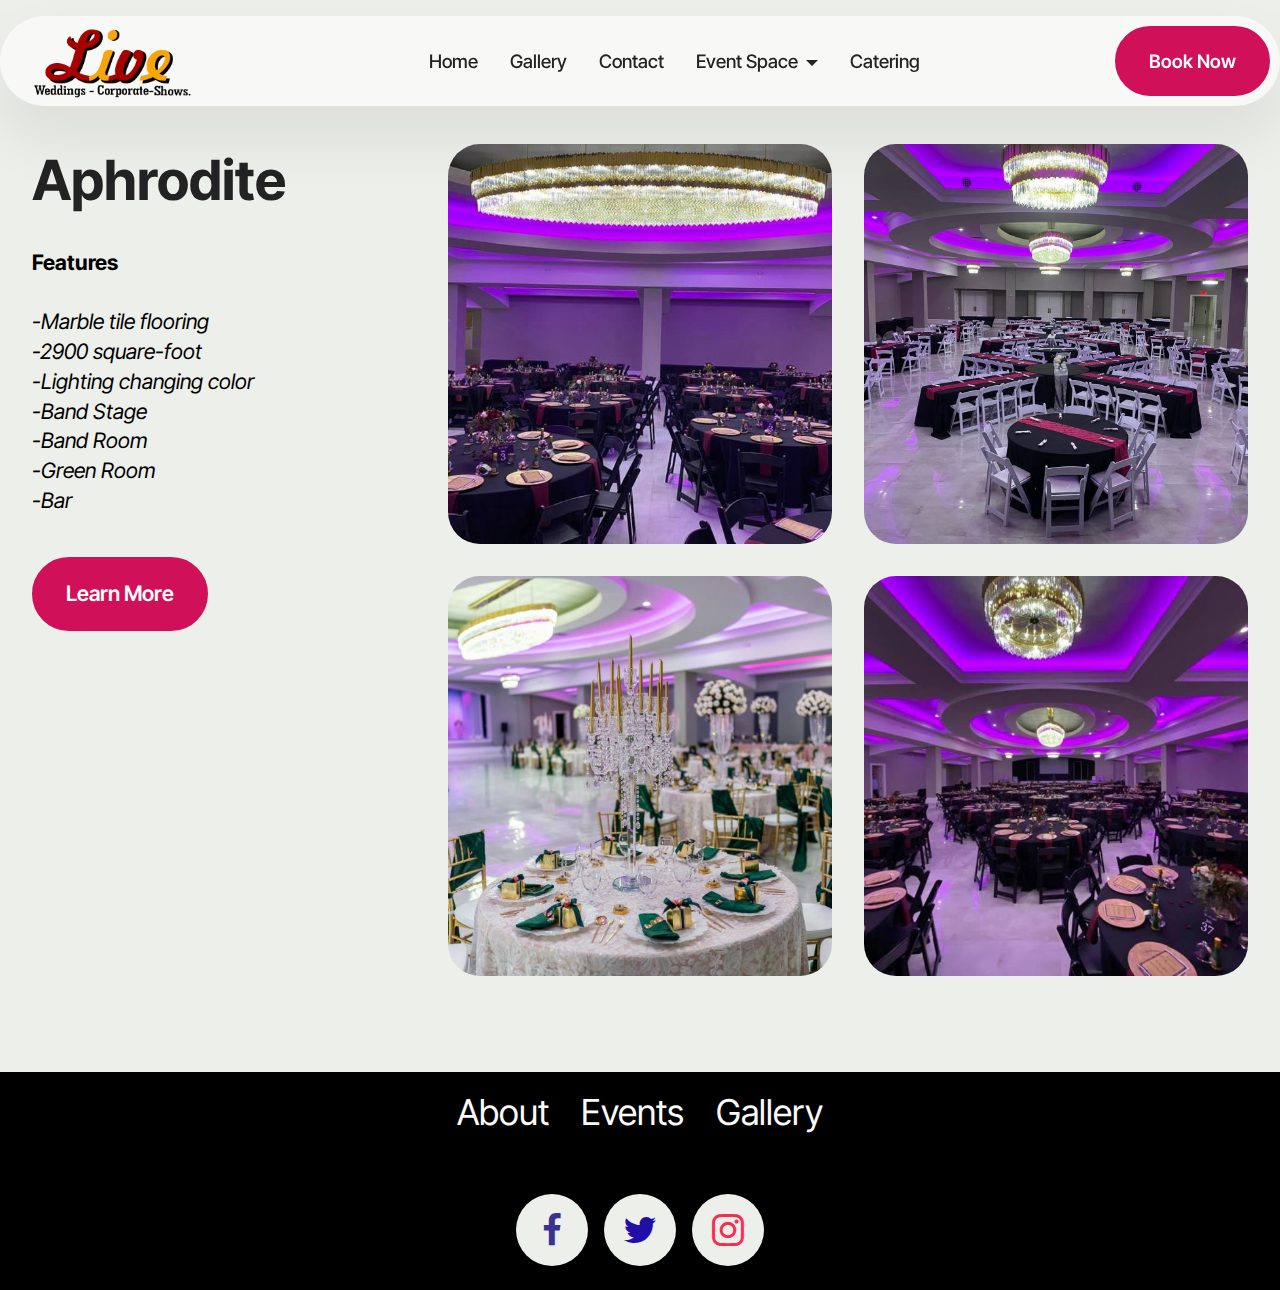
==== commit bf57219f: "Add files via upload" ====
--- a/Aphrodite.html
+++ b/Aphrodite.html
@@ -6,7 +6,7 @@
   <meta name="generator" content="Mobirise v5.9.17, mobirise.com">
   <meta name="viewport" content="width=device-width, initial-scale=1, minimum-scale=1">
   <link rel="shortcut icon" href="assets/images/uncle-logo2-287x160.png" type="image/x-icon">
-  <meta name="description" content="Live Centre Event Space offers a stunning venue for weddings, receptions, banquets, and more. Host your next event with us!">
+  <meta name="description" content="Live  Centre Event Space offers a stunning venue for weddings, receptions, banquets, and more. Host your next event with us!">
   
   
   <title>Aphrodite</title>
@@ -19,7 +19,7 @@
   <link rel="stylesheet" href="assets/theme/css/style.css">
   <link rel="preload" href="https://fonts.googleapis.com/css2?family=Inter+Tight:wght@400;700&display=swap&display=swap" as="style" onload="this.onload=null;this.rel='stylesheet'">
   <noscript><link rel="stylesheet" href="https://fonts.googleapis.com/css2?family=Inter+Tight:wght@400;700&display=swap&display=swap"></noscript>
-  <link rel="preload" as="style" href="assets/mobirise/css/mbr-additional.css?v=eP2h3t"><link rel="stylesheet" href="assets/mobirise/css/mbr-additional.css?v=eP2h3t" type="text/css">
+  <link rel="preload" as="style" href="assets/mobirise/css/mbr-additional.css?v=naEgTZ"><link rel="stylesheet" href="assets/mobirise/css/mbr-additional.css?v=naEgTZ" type="text/css">
 
   
   
@@ -35,10 +35,9 @@
 			<div class="navbar-brand">
 				<span class="navbar-logo">
 					<a href="http://index.html">
-						<img src="assets/images/uncle-logo2-287x160.png" alt="" style="height: 5rem;">
+						<img src="assets/images/uncle-logo2-287x160.png" alt="" style="height: 7rem;">
 					</a>
 				</span>
-				
 			</div>
 			<button class="navbar-toggler" type="button" data-toggle="collapse" data-bs-toggle="collapse" data-target="#navbarSupportedContent" data-bs-target="#navbarSupportedContent" aria-controls="navbarNavAltMarkup" aria-expanded="false" aria-label="Toggle navigation">
 				<div class="hamburger">
@@ -51,7 +50,7 @@
 			<div class="collapse navbar-collapse" id="navbarSupportedContent">
 				<ul class="navbar-nav nav-dropdown" data-app-modern-menu="true"><li class="nav-item">
 						<a class="nav-link link text-black text-primary display-4" href="index.html" aria-expanded="false">Home</a>
-					</li><li class="nav-item"><a class="nav-link link text-black text-primary display-4" href="index.html#gallery01-1">Gallery</a></li>
+					</li><li class="nav-item"><a class="nav-link link text-black text-primary display-4" href="index.html#gallery06-v">Gallery</a></li>
 					<li class="nav-item">
 						<a class="nav-link link text-black text-primary display-4" href="index.html#contacts-1-u70zuFBSXh">Contact</a>
 					</li><li class="nav-item dropdown"><a class="nav-link link text-black text-primary dropdown-toggle display-4" href="index.html#contacts-1-u70zuFBSXh" data-toggle="dropdown-submenu" data-bs-toggle="dropdown" data-bs-auto-close="outside" aria-expanded="false">Event Space</a><div class="dropdown-menu" aria-labelledby="dropdown-922"><a class="text-black text-primary dropdown-item display-4" href="Athena.html">Athena</a><a class="text-black text-primary dropdown-item display-4" href="Aphrodite.html">Aphrodite</a><a class="text-black text-primary show dropdown-item display-4" href="Bridal_Goddess.html">Bridal Goddess</a></div></li><li class="nav-item"><a class="nav-link link text-black text-primary show display-4" href="catering.html">Catering</a></li></ul>
@@ -134,7 +133,7 @@
                   </li><li class="header-menu-item mbr-fonts-style display-5">
                     <a href="index.html#pricing-cards-1-u70zuFzxa2" class="text-white text-primary">Events</a>
                   </li><li class="header-menu-item mbr-fonts-style display-5">
-                    <a href="index.html#gallery01-1" class="text-white text-primary">Gallery</a>
+                    <a href="index.html#gallery06-v" class="text-white text-primary">Gallery</a>
                   </li></ul>
               </div>
 
@@ -159,17 +158,11 @@
                     
                 </div>
             </div>
-            <div class="col-12 mt-5">
-                <p class="mbr-fonts-style copyright display-7"></p>
-            </div>
+            
         </div>
     </div>
 </section>
-<script src="assets/bootstrap/js/bootstrap.bundle.min.js"></script>  
-<script src="assets/smoothscroll/smooth-scroll.js"></script>  
-<script src="assets/ytplayer/index.js"></script>  
-<script src="assets/dropdown/js/navbar-dropdown.js"></script>  
-<script src="assets/theme/js/script.js"></script>  
+<script src="assets/bootstrap/js/bootstrap.bundle.min.js"></script>  <script src="assets/smoothscroll/smooth-scroll.js"></script>  <script src="assets/ytplayer/index.js"></script>  <script src="assets/dropdown/js/navbar-dropdown.js"></script>  <script src="assets/theme/js/script.js"></script>  
   
   
 </body>
